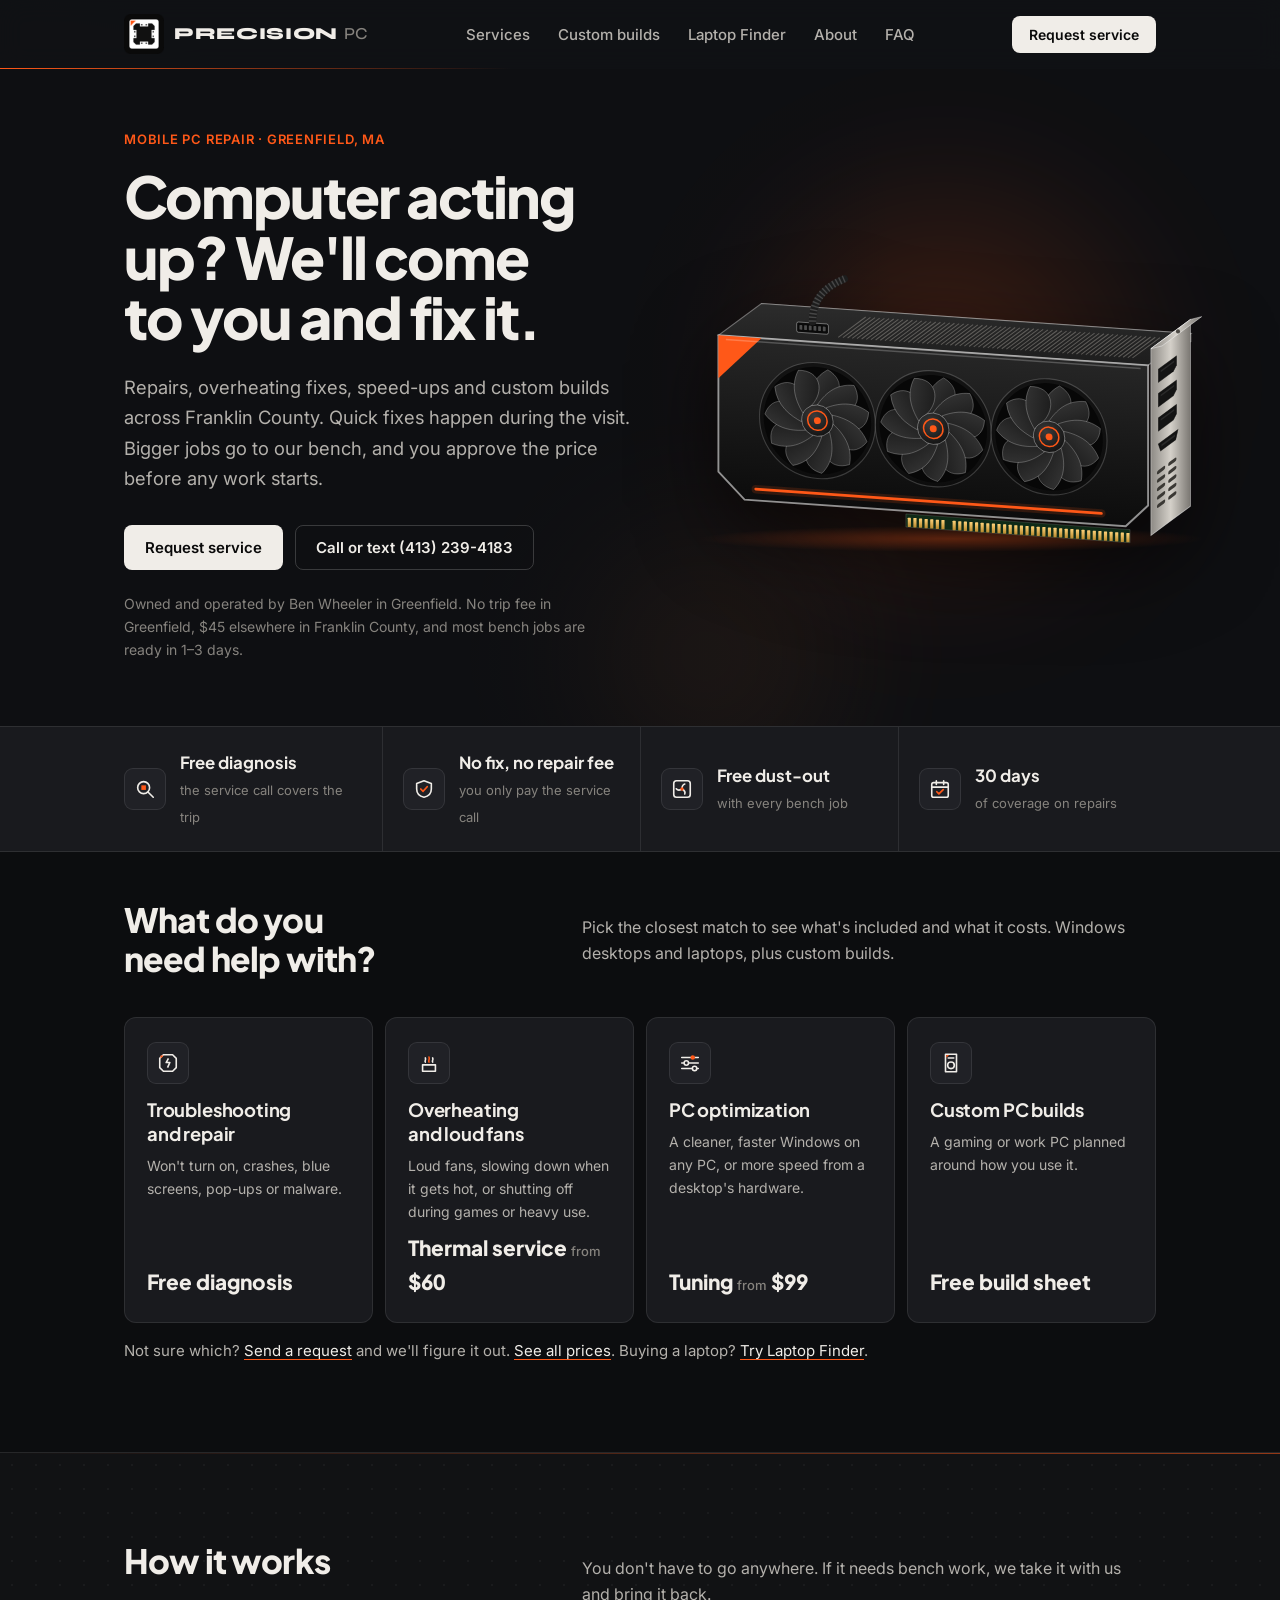
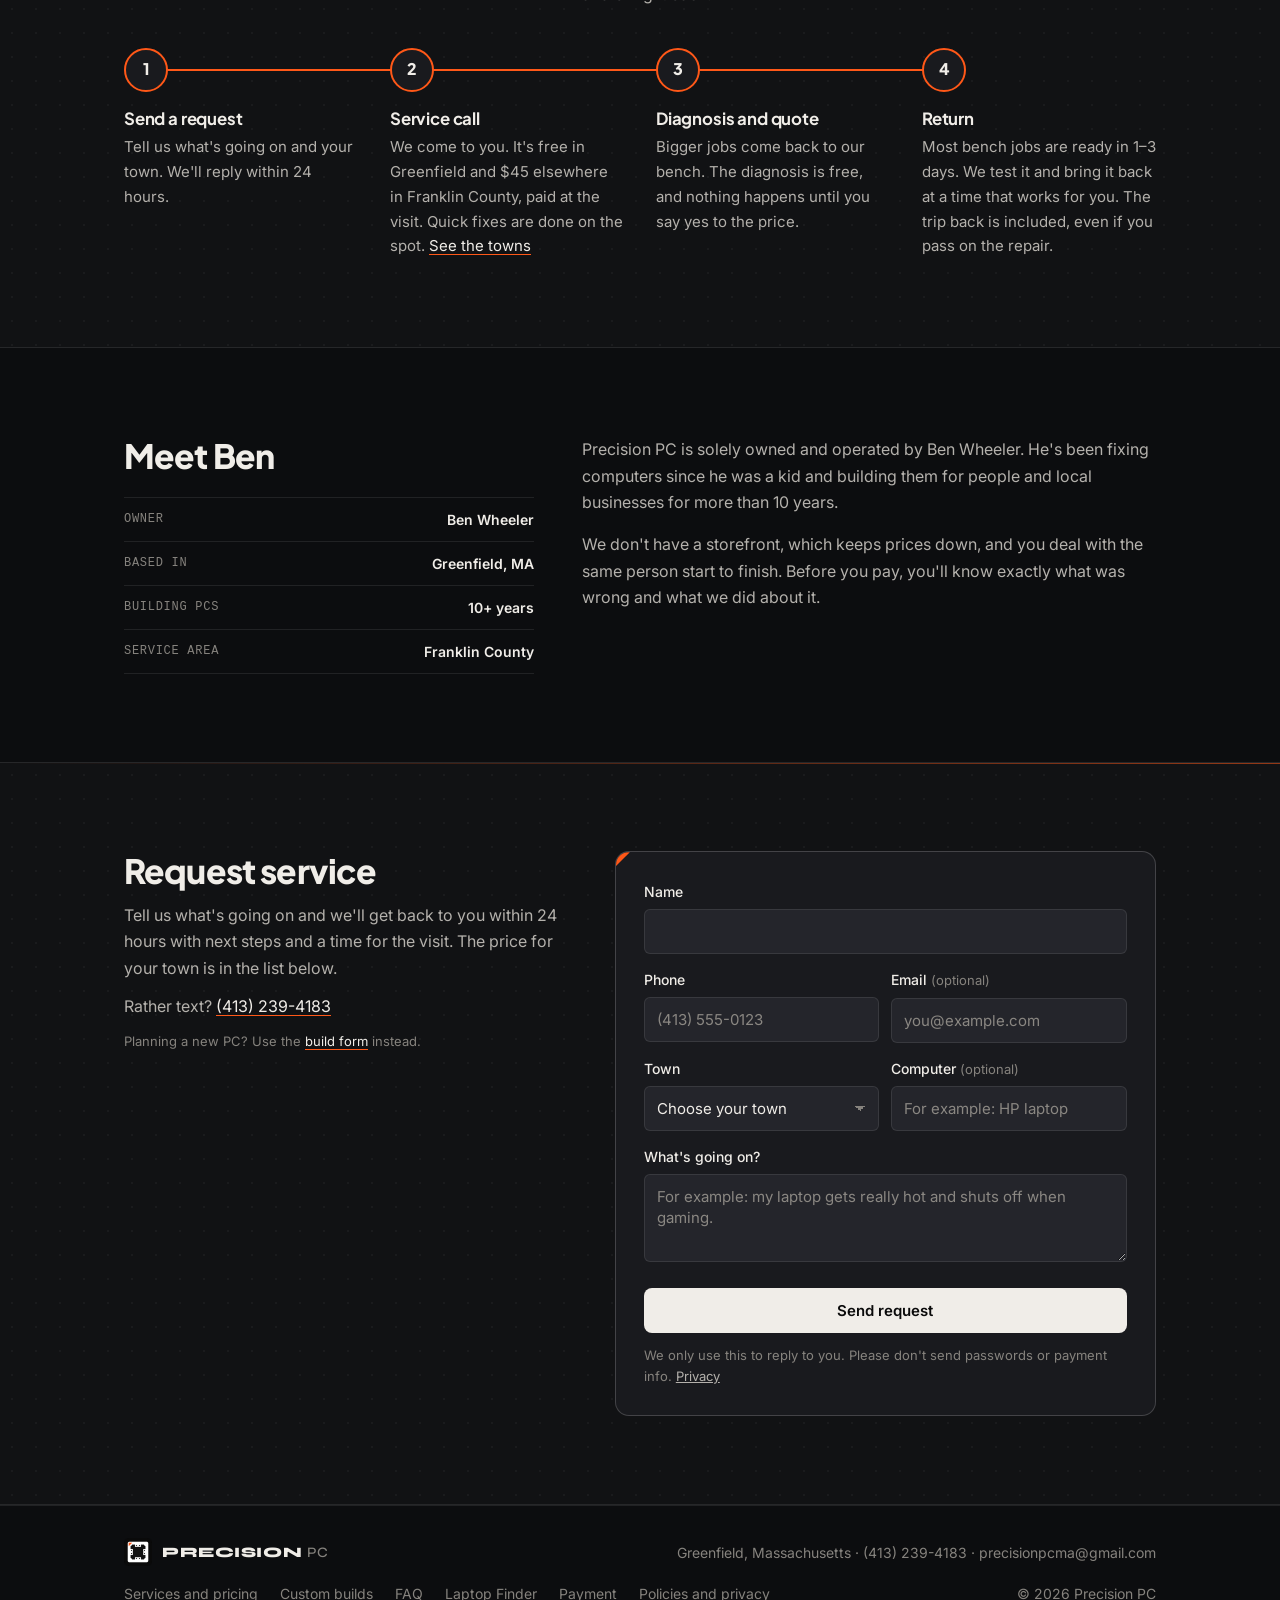
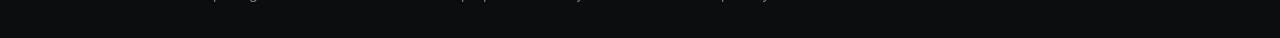
==== index.html @ 094902fe "v6.3.0" ====
<!DOCTYPE html>
<html lang="en">
<head>
<meta charset="UTF-8" />
<meta name="viewport" content="width=device-width, initial-scale=1.0" />
<title>Precision PC | PC repair and custom builds in Greenfield, MA</title>
<meta name="description" content="PC repair, custom builds, performance tuning and thermal service in Greenfield, MA. Free diagnosis, with service calls across Franklin County." />
<link rel="canonical" href="https://precisionpcma.com/" />
<link rel="icon" href="/favicon.ico" sizes="48x48" />
<link rel="icon" type="image/png" href="/favicon-192.png" sizes="192x192" />
<link rel="apple-touch-icon" href="/apple-touch-icon.png" />
<meta name="theme-color" content="#0a0a0a" />
<meta property="og:type" content="website" />
<meta property="og:site_name" content="Precision PC" />
<meta property="og:title" content="Precision PC | PC repair and custom builds in Greenfield, MA" />
<meta property="og:description" content="PC repair, custom builds, performance tuning and thermal service in Greenfield, MA. Free diagnosis, with service calls across Franklin County." />
<meta property="og:url" content="https://precisionpcma.com/" />
<meta property="og:image" content="https://precisionpcma.com/og-image.png" />
<meta name="twitter:card" content="summary_large_image" />
<script type="application/ld+json">{"@context": "https://schema.org", "@type": "LocalBusiness", "name": "Precision PC", "url": "https://precisionpcma.com/", "email": "precisionpcma@gmail.com", "telephone": "+1-413-239-4183", "image": "https://precisionpcma.com/og-image.png", "logo": "https://precisionpcma.com/favicon-192.png", "description": "PC repair, custom builds, performance tuning and thermal service in Greenfield, MA. Free diagnosis, with service calls across Franklin County.", "address": {"@type": "PostalAddress", "addressLocality": "Greenfield", "addressRegion": "MA", "addressCountry": "US"}, "areaServed": [{"@type": "City", "name": "Greenfield, MA"}, {"@type": "AdministrativeArea", "name": "Franklin County, MA"}]}</script>
<script type="application/ld+json">{"@context": "https://schema.org", "@type": "WebSite", "name": "Precision PC", "alternateName": "Precision PC Greenfield", "url": "https://precisionpcma.com/"}</script>
<link rel="preconnect" href="https://fonts.googleapis.com" />
<link rel="preconnect" href="https://fonts.gstatic.com" crossorigin />
<link href="https://fonts.googleapis.com/css2?family=Syne:wght@500;800&family=Plus+Jakarta+Sans:wght@600;700;800&family=Inter:wght@400;500;600&display=swap" rel="stylesheet" />
<link rel="stylesheet" href="site.css" />
</head>
<body class="has-mbar">
<header>
  <div class="wrap nav">
    <a href="index.html" class="brand" aria-label="Precision PC home"><img src="logo.png" alt="" width="40" height="40" /><span class="wordmark">Precision <span>PC</span></span></a>
    <ul><li><a href="services.html">Services</a></li><li><a href="builds.html"><span class="nl">Custom builds</span><span class="ns">Builds</span></a></li><li><a href="laptops.html"><span class="nl">Laptop Finder</span><span class="ns">Laptops</span></a></li><li><a href="index.html#about">About</a></li><li><a href="faq.html">FAQ</a></li></ul>
    <a href="index.html#quote" class="btn btn-primary">Request service</a>
  </div>
</header>
<main id="top">
<svg width="0" height="0" style="position:absolute" aria-hidden="true" focusable="false"><defs>
<symbol id="i-repair" viewBox="0 0 24 24"><path d="M7 3h10l4 4v10l-4 4H7l-4-4V7z" fill="none" stroke="currentColor" stroke-width="1.75" stroke-linejoin="round"/><path d="M12.5 7l-2.5 4.5h4L11.5 17" fill="none" stroke="currentColor" stroke-width="1.75" stroke-linejoin="round"/><path d="M3.8 3.8h3.6L3.8 7.4z" fill="var(--orange)"/></symbol>
<symbol id="i-thermal" viewBox="0 0 24 24"><path d="M5 14h14v7H5z" fill="none" stroke="currentColor" stroke-width="1.75" stroke-linejoin="round"/><path d="M8 11c-1.2-1.4 1.2-2.6 0-4.5M16 11c-1.2-1.4 1.2-2.6 0-4.5" fill="none" stroke="currentColor" stroke-width="1.75" stroke-linecap="round"/><path d="M12 11c-1.2-1.6 1.2-3 0-5.5" fill="none" stroke="var(--orange)" stroke-width="1.75" stroke-linecap="round"/></symbol>
<symbol id="i-tune" viewBox="0 0 24 24"><path d="M3 6h18M3 12h18M3 18h18" stroke="currentColor" stroke-width="1.75" stroke-linecap="round"/><circle cx="15" cy="6" r="2.4" fill="var(--orange)"/><circle cx="8" cy="12" r="2.4" fill="var(--surface-2)" stroke="currentColor" stroke-width="1.75"/><circle cx="17" cy="18" r="2.4" fill="var(--surface-2)" stroke="currentColor" stroke-width="1.75"/></symbol>
<symbol id="i-build" viewBox="0 0 24 24"><path d="M6 2.5h12v19H6z" fill="none" stroke="currentColor" stroke-width="1.75" stroke-linejoin="round"/><circle cx="12" cy="14.5" r="3.6" fill="none" stroke="currentColor" stroke-width="1.75"/><path d="M9 6.5h6" stroke="currentColor" stroke-width="1.75" stroke-linecap="round"/><path d="M6.9 3.4h3L6.9 6.4z" fill="var(--orange)"/></symbol>
<symbol id="i-search" viewBox="0 0 24 24"><circle cx="10.5" cy="10.5" r="6.5" fill="none" stroke="currentColor" stroke-width="1.75"/><path d="M15.5 15.5L21 21" stroke="currentColor" stroke-width="1.75" stroke-linecap="round"/><path d="M8 8h5v5H8z" fill="var(--orange)"/></symbol>
<symbol id="i-shield" viewBox="0 0 24 24"><path d="M12 3l8 3v6c0 5-3.6 8-8 9-4.4-1-8-4-8-9V6z" fill="none" stroke="currentColor" stroke-width="1.75" stroke-linejoin="round"/><path d="M8.5 12l2.5 2.5 4.5-5" fill="none" stroke="var(--orange)" stroke-width="1.9" stroke-linecap="round" stroke-linejoin="round"/></symbol>
<symbol id="i-fan" viewBox="0 0 24 24"><rect x="3" y="3" width="18" height="18" rx="3" fill="none" stroke="currentColor" stroke-width="1.75"/><path d="M12 12c0-3 1-5 3-5.5M12 12c2.6 1.5 3.8 3.5 3 5.4M12 12c-2.6 1.5-5 1.4-6.2-.3" fill="none" stroke="currentColor" stroke-width="1.75" stroke-linecap="round"/><circle cx="12" cy="12" r="1.8" fill="var(--orange)"/></symbol>
<symbol id="i-cal" viewBox="0 0 24 24"><rect x="3" y="5" width="18" height="16" rx="2" fill="none" stroke="currentColor" stroke-width="1.75"/><path d="M3 10h18M8 3v4M16 3v4" stroke="currentColor" stroke-width="1.75" stroke-linecap="round"/><path d="M8.5 15l2.3 2.3 4.7-4.6" fill="none" stroke="var(--orange)" stroke-width="1.9" stroke-linecap="round" stroke-linejoin="round"/></symbol>
<symbol id="i-game" viewBox="0 0 24 24"><path d="M7 8h10a4 4 0 0 1 4 4v1.5a3.5 3.5 0 0 1-6.3 2.1L14 14.5h-4l-.7 1.1A3.5 3.5 0 0 1 3 13.5V12a4 4 0 0 1 4-4z" fill="none" stroke="currentColor" stroke-width="1.75" stroke-linejoin="round"/><path d="M7.5 10.5v3M6 12h3" stroke="currentColor" stroke-width="1.75" stroke-linecap="round"/><circle cx="16.5" cy="11.5" r="1.4" fill="var(--orange)"/></symbol>
<symbol id="i-stream" viewBox="0 0 24 24"><rect x="3" y="5" width="18" height="12" rx="2" fill="none" stroke="currentColor" stroke-width="1.75"/><path d="M8 21h8M12 17v4" stroke="currentColor" stroke-width="1.75" stroke-linecap="round"/><circle cx="17" cy="9" r="1.6" fill="var(--orange)"/><path d="M7 14l3-3 2 2 3-3" fill="none" stroke="currentColor" stroke-width="1.75" stroke-linecap="round" stroke-linejoin="round"/></symbol>
<symbol id="i-video" viewBox="0 0 24 24"><rect x="3" y="5" width="18" height="14" rx="2" fill="none" stroke="currentColor" stroke-width="1.75"/><path d="M10 9.2v5.6l4.8-2.8z" fill="var(--orange)"/></symbol>
<symbol id="i-cube" viewBox="0 0 24 24"><path d="M12 3l8 4.5v9L12 21l-8-4.5v-9z" fill="none" stroke="currentColor" stroke-width="1.75" stroke-linejoin="round"/><path d="M4 7.5l8 4.5 8-4.5M12 12v9" fill="none" stroke="currentColor" stroke-width="1.75" stroke-linejoin="round"/><circle cx="12" cy="12" r="1.6" fill="var(--orange)"/></symbol>
<symbol id="i-ai" viewBox="0 0 24 24"><path d="M7 4h10l3 3v10l-3 3H7l-3-3V7z" fill="none" stroke="currentColor" stroke-width="1.75" stroke-linejoin="round"/><path d="M9 15l3-6 3 6M10.2 13h3.6" fill="none" stroke="currentColor" stroke-width="1.6" stroke-linecap="round" stroke-linejoin="round"/><path d="M4.8 4.8h3L4.8 7.8z" fill="var(--orange)"/></symbol>
<symbol id="i-office" viewBox="0 0 24 24"><rect x="3" y="7" width="18" height="13" rx="2" fill="none" stroke="currentColor" stroke-width="1.75"/><path d="M9 7V5h6v2M3 12h18" fill="none" stroke="currentColor" stroke-width="1.75"/><rect x="10.5" y="11" width="3" height="2.5" fill="var(--orange)"/></symbol>
<symbol id="i-school" viewBox="0 0 24 24"><path d="M4 5.5C6.5 4.5 9.5 4.5 12 6c2.5-1.5 5.5-1.5 8-.5V19c-2.5-1-5.5-1-8 .5-2.5-1.5-5.5-1.5-8-.5z" fill="none" stroke="currentColor" stroke-width="1.75" stroke-linejoin="round"/><path d="M12 6v13.5" stroke="var(--orange)" stroke-width="1.75"/></symbol>
<symbol id="i-home" viewBox="0 0 24 24"><path d="M4 11l8-7 8 7v9H4z" fill="none" stroke="currentColor" stroke-width="1.75" stroke-linejoin="round"/><rect x="10" y="14" width="4" height="6" fill="var(--orange)"/></symbol>
<symbol id="i-wifi" viewBox="0 0 24 24"><path d="M3 9.5a13 13 0 0 1 18 0M6 13a8.5 8.5 0 0 1 12 0M9 16.5a4 4 0 0 1 6 0" fill="none" stroke="currentColor" stroke-width="1.75" stroke-linecap="round"/><circle cx="12" cy="19.5" r="1.6" fill="var(--orange)"/></symbol>
<symbol id="i-chat" viewBox="0 0 24 24"><path d="M4 5h16v11H9l-5 4z" fill="none" stroke="currentColor" stroke-width="1.75" stroke-linejoin="round"/><circle cx="9" cy="10.5" r="1.2" fill="currentColor"/><circle cx="12.5" cy="10.5" r="1.2" fill="var(--orange)"/><circle cx="16" cy="10.5" r="1.2" fill="currentColor"/></symbol>
<symbol id="i-phone" viewBox="0 0 24 24"><path d="M6 3h4l2 5-2.5 1.5a11 11 0 0 0 5 5L16 12l5 2v4a2 2 0 0 1-2 2A16 16 0 0 1 4 5a2 2 0 0 1 2-2z" fill="none" stroke="currentColor" stroke-width="1.75" stroke-linejoin="round"/><circle cx="18" cy="6" r="1.6" fill="var(--orange)"/></symbol>
<symbol id="i-mail" viewBox="0 0 24 24"><rect x="3" y="5" width="18" height="14" rx="2" fill="none" stroke="currentColor" stroke-width="1.75"/><path d="M3.5 6.5l8.5 6.5 8.5-6.5" fill="none" stroke="currentColor" stroke-width="1.75" stroke-linejoin="round"/><circle cx="12" cy="13" r="1.3" fill="var(--orange)"/></symbol>
</defs></svg>
<section class="hero hero2 hero-cine">
  <div class="cine-bg" aria-hidden="true"><span class="glow g1"></span><span class="glow g2"></span><i class="mote" style="left:52%;animation-delay:0s;animation-duration:9s"></i><i class="mote" style="left:60%;animation-delay:2.5s;animation-duration:11s"></i><i class="mote" style="left:68%;animation-delay:1.2s;animation-duration:8s"></i><i class="mote" style="left:74%;animation-delay:4s;animation-duration:12s"></i><i class="mote" style="left:81%;animation-delay:0.6s;animation-duration:10s"></i><i class="mote" style="left:88%;animation-delay:3.3s;animation-duration:9s"></i><i class="mote" style="left:64%;animation-delay:6s;animation-duration:13s"></i><i class="mote" style="left:92%;animation-delay:5s;animation-duration:11s"></i><i class="mote" style="left:57%;animation-delay:7.5s;animation-duration:10s"></i><i class="mote" style="left:84%;animation-delay:8s;animation-duration:12s"></i></div>
  <div class="wrap hero-grid">
    <div class="hero-copy">
      <span class="eyebrow">Mobile PC repair · Greenfield, MA</span>
      <h1>Computer acting up? We'll come to you and fix it.</h1>
      <p class="hero-lede">Repairs, overheating fixes, speed-ups and custom builds across Franklin County. Quick fixes happen during the visit. Bigger jobs go to our bench, and you approve the price before any work starts.</p>
      <div class="hero-actions"><a href="#quote" class="btn btn-primary">Request service</a><a href="tel:+14132394183" class="btn btn-quiet">Call or text (413) 239-4183</a></div>
      <p class="hero-by">Owned and operated by Ben Wheeler in Greenfield. No trip fee in Greenfield, $45 elsewhere in Franklin County, and most bench jobs are ready in 1–3 days.</p>
    </div>
    <div class="hero-art cine" aria-hidden="true"><div class="cine-stage"><svg class="gpu" viewBox="0 0 600 360" role="presentation" focusable="false"><defs>
 <linearGradient id="g3-front" x1="0" y1="0" x2="0" y2="1"><stop offset="0" stop-color="#262626"/><stop offset=".6" stop-color="#161616"/><stop offset="1" stop-color="#0c0c0c"/></linearGradient>
 <linearGradient id="g3-top" x1="0" y1="1" x2="0" y2="0"><stop offset="0" stop-color="#1d1d1d"/><stop offset="1" stop-color="#2c2c2c"/></linearGradient>
 <linearGradient id="g3-end" x1="0" y1="0" x2="1" y2="0"><stop offset="0" stop-color="#141414"/><stop offset="1" stop-color="#0b0b0b"/></linearGradient>
 <linearGradient id="g3-back" x1="0" y1="0" x2="1" y2="0"><stop offset="0" stop-color="#4a4844"/><stop offset=".5" stop-color="#77746f"/><stop offset="1" stop-color="#3c3a37"/></linearGradient>
 <linearGradient id="g3-bracket" x1="0" y1="0" x2="1" y2="0"><stop offset="0" stop-color="#8d8a85"/><stop offset=".5" stop-color="#d4d0c9"/><stop offset="1" stop-color="#7a7772"/></linearGradient>
 <linearGradient id="g3-gold" x1="0" y1="0" x2="0" y2="1"><stop offset="0" stop-color="#ffd27a"/><stop offset="1" stop-color="#b98a2e"/></linearGradient>
 <linearGradient id="g3-heat" x1="0" y1="1" x2="0" y2="0"><stop offset="0" stop-color="#ff5818" stop-opacity="0"/><stop offset=".5" stop-color="#ff5818" stop-opacity=".25"/><stop offset="1" stop-color="#ff5818" stop-opacity="0"/></linearGradient>
 <radialGradient id="g3-floor" cx="50%" cy="50%" r="50%"><stop offset="0" stop-color="#ff5818" stop-opacity=".30"/><stop offset="1" stop-color="#ff5818" stop-opacity="0"/></radialGradient>
 <radialGradient id="f-ring" cx="50%" cy="40%" r="60%"><stop offset="0" stop-color="#1d1d1d"/><stop offset="1" stop-color="#0d0d0d"/></radialGradient>
 <linearGradient id="f-blade" x1="0" y1="0" x2="1" y2="1"><stop offset="0" stop-color="#3a3a3a"/><stop offset="1" stop-color="#161616"/></linearGradient>
 <radialGradient id="f-hub" cx="40%" cy="35%" r="70%"><stop offset="0" stop-color="#3b3b3b"/><stop offset="1" stop-color="#121212"/></radialGradient>
</defs><ellipse cx="320" cy="336" rx="270" ry="14" fill="url(#g3-floor)"/><g class="heat" fill="none" stroke="url(#g3-heat)" stroke-width="2" stroke-linecap="round"><path d="M180 50c-8-14 8-22 0-38"/><path d="M260 55c-8-14 8-22 0-38"/><path d="M340 61c-8-14 8-22 0-38"/><path d="M420 66c-8-14 8-22 0-38"/><path d="M500 72c-8-14 8-22 0-38"/></g><polygon points="116.0,84.0 576.0,116.2 576.0,125.2 116.0,93.0" fill="url(#g3-back)" stroke="#ffffff" stroke-opacity=".25"/><polygon points="70.0,118.0 530.0,150.2 576.0,116.2 116.0,84.0" fill="url(#g3-top)" stroke="#ffffff" stroke-opacity=".35" stroke-width="1.2"/><g stroke="#bdb8b0" stroke-opacity=".38" stroke-width="1.1"><path d="M198.3 120.3L227.7 98.5"/><path d="M203.3 120.6L232.7 98.9"/><path d="M208.3 121.0L237.7 99.2"/><path d="M213.3 121.3L242.7 99.6"/><path d="M218.3 121.7L247.7 99.9"/><path d="M223.3 122.0L252.7 100.3"/><path d="M228.3 122.4L257.7 100.6"/><path d="M233.3 122.7L262.7 101.0"/><path d="M238.3 123.1L267.7 101.3"/><path d="M243.3 123.4L272.7 101.7"/><path d="M248.3 123.8L277.7 102.0"/><path d="M253.3 124.1L282.7 102.4"/><path d="M258.3 124.5L287.7 102.7"/><path d="M263.3 124.8L292.7 103.1"/><path d="M268.3 125.2L297.7 103.4"/><path d="M273.3 125.5L302.7 103.8"/><path d="M278.3 125.9L307.7 104.1"/><path d="M283.3 126.2L312.7 104.5"/><path d="M288.3 126.6L317.7 104.8"/><path d="M293.3 126.9L322.7 105.2"/><path d="M298.3 127.3L327.7 105.5"/><path d="M303.3 127.6L332.7 105.9"/><path d="M308.3 128.0L337.7 106.2"/><path d="M313.3 128.3L342.7 106.6"/><path d="M318.3 128.7L347.7 106.9"/><path d="M323.3 129.0L352.7 107.3"/><path d="M328.3 129.4L357.7 107.6"/><path d="M333.3 129.7L362.7 108.0"/><path d="M338.3 130.1L367.7 108.3"/><path d="M343.3 130.4L372.7 108.7"/><path d="M348.3 130.8L377.7 109.0"/><path d="M353.3 131.1L382.7 109.4"/><path d="M358.3 131.5L387.7 109.7"/><path d="M363.3 131.8L392.7 110.1"/><path d="M368.3 132.2L397.7 110.4"/><path d="M373.3 132.5L402.7 110.8"/><path d="M378.3 132.9L407.7 111.1"/><path d="M383.3 133.2L412.7 111.5"/><path d="M388.3 133.6L417.7 111.8"/><path d="M393.3 133.9L422.7 112.2"/><path d="M398.3 134.3L427.7 112.5"/><path d="M403.3 134.6L432.7 112.9"/><path d="M408.3 135.0L437.7 113.2"/><path d="M413.3 135.3L442.7 113.6"/><path d="M418.3 135.7L447.7 113.9"/><path d="M423.3 136.0L452.7 114.3"/><path d="M428.3 136.4L457.7 114.6"/><path d="M433.3 136.7L462.7 115.0"/><path d="M438.3 137.1L467.7 115.3"/><path d="M443.3 137.4L472.7 115.7"/><path d="M448.3 137.8L477.7 116.0"/><path d="M453.3 138.1L482.7 116.4"/><path d="M458.3 138.5L487.7 116.7"/><path d="M463.3 138.8L492.7 117.1"/><path d="M468.3 139.2L497.7 117.4"/><path d="M473.3 139.5L502.7 117.8"/><path d="M478.3 139.9L507.7 118.1"/><path d="M483.3 140.2L512.7 118.5"/><path d="M488.3 140.6L517.7 118.8"/><path d="M493.3 140.9L522.7 119.2"/><path d="M498.3 141.3L527.7 119.5"/><path d="M503.3 141.6L532.7 119.9"/><path d="M508.3 142.0L537.7 120.2"/><path d="M513.3 142.3L542.7 120.6"/></g><g transform="translate(153.8 112.7) skewY(4.0)"><rect x="0" y="-9" width="34" height="11" rx="2" fill="#0a0a0a" stroke="#ffffff" stroke-opacity=".4"/><rect x="3" y="-6" width="3" height="5" rx=".6" fill="#ffffff" fill-opacity=".28"/><rect x="8" y="-6" width="3" height="5" rx=".6" fill="#ffffff" fill-opacity=".28"/><rect x="13" y="-6" width="3" height="5" rx=".6" fill="#ffffff" fill-opacity=".28"/><rect x="18" y="-6" width="3" height="5" rx=".6" fill="#ffffff" fill-opacity=".28"/><rect x="23" y="-6" width="3" height="5" rx=".6" fill="#ffffff" fill-opacity=".28"/><rect x="28" y="-6" width="3" height="5" rx=".6" fill="#ffffff" fill-opacity=".28"/></g><path d="M170.8 103.7c0-22 10-36 34-46" fill="none" stroke="#1d1d1d" stroke-width="8" stroke-linecap="round"/><path d="M170.8 103.7c0-22 10-36 34-46" fill="none" stroke="#ffffff" stroke-opacity=".18" stroke-width="8" stroke-dasharray="1.5 2.5"/><polygon points="270.7,309.3 510.7,326.1 510.7,340.1 270.7,323.3" fill="#0f2a17" stroke="#ffffff" stroke-opacity=".15"/><g fill="url(#g3-gold)"><rect x="272.7" y="313.3" width="3.4" height="10" rx=".5"/><rect x="278.7" y="313.7" width="3.4" height="10" rx=".5"/><rect x="284.7" y="314.1" width="3.4" height="10" rx=".5"/><rect x="290.7" y="314.6" width="3.4" height="10" rx=".5"/><rect x="296.7" y="315.0" width="3.4" height="10" rx=".5"/><rect x="302.7" y="315.4" width="3.4" height="10" rx=".5"/><rect x="308.7" y="315.8" width="3.4" height="10" rx=".5"/><rect x="320.7" y="316.7" width="3.4" height="10" rx=".5"/><rect x="326.7" y="317.1" width="3.4" height="10" rx=".5"/><rect x="332.7" y="317.5" width="3.4" height="10" rx=".5"/><rect x="338.7" y="317.9" width="3.4" height="10" rx=".5"/><rect x="344.7" y="318.3" width="3.4" height="10" rx=".5"/><rect x="350.7" y="318.8" width="3.4" height="10" rx=".5"/><rect x="356.7" y="319.2" width="3.4" height="10" rx=".5"/><rect x="362.7" y="319.6" width="3.4" height="10" rx=".5"/><rect x="368.7" y="320.0" width="3.4" height="10" rx=".5"/><rect x="374.7" y="320.4" width="3.4" height="10" rx=".5"/><rect x="380.7" y="320.9" width="3.4" height="10" rx=".5"/><rect x="386.7" y="321.3" width="3.4" height="10" rx=".5"/><rect x="392.7" y="321.7" width="3.4" height="10" rx=".5"/><rect x="398.7" y="322.1" width="3.4" height="10" rx=".5"/><rect x="404.7" y="322.5" width="3.4" height="10" rx=".5"/><rect x="410.7" y="323.0" width="3.4" height="10" rx=".5"/><rect x="416.7" y="323.4" width="3.4" height="10" rx=".5"/><rect x="422.7" y="323.8" width="3.4" height="10" rx=".5"/><rect x="428.7" y="324.2" width="3.4" height="10" rx=".5"/><rect x="434.7" y="324.6" width="3.4" height="10" rx=".5"/><rect x="440.7" y="325.1" width="3.4" height="10" rx=".5"/><rect x="446.7" y="325.5" width="3.4" height="10" rx=".5"/><rect x="452.7" y="325.9" width="3.4" height="10" rx=".5"/><rect x="458.7" y="326.3" width="3.4" height="10" rx=".5"/><rect x="464.7" y="326.7" width="3.4" height="10" rx=".5"/><rect x="470.7" y="327.2" width="3.4" height="10" rx=".5"/><rect x="476.7" y="327.6" width="3.4" height="10" rx=".5"/><rect x="482.7" y="328.0" width="3.4" height="10" rx=".5"/><rect x="488.7" y="328.4" width="3.4" height="10" rx=".5"/><rect x="494.7" y="328.8" width="3.4" height="10" rx=".5"/><rect x="500.7" y="329.3" width="3.4" height="10" rx=".5"/><rect x="506.7" y="329.7" width="3.4" height="10" rx=".5"/></g><g transform="matrix(1 0.07 0 1 0 -4.90)"><path d="M70 118h460v150l-24 24H98l-28-28z" fill="url(#g3-front)" stroke="#ffffff" stroke-opacity=".55" stroke-width="2"/><path d="M70 118h46L70 164z" fill="#ff5818"/><clipPath id="g3-fclip"><path d="M70 118h460v150l-24 24H98l-28-28z"/></clipPath><linearGradient id="g3-sweep" x1="0" y1="0" x2="1" y2="0"><stop offset="0" stop-color="#ffffff" stop-opacity="0"/><stop offset=".5" stop-color="#ffe2cf" stop-opacity=".22"/><stop offset="1" stop-color="#ffffff" stop-opacity="0"/></linearGradient><g clip-path="url(#g3-fclip)"><rect class="sweep" x="-90" y="78" width="120" height="254" fill="url(#g3-sweep)" transform="skewX(-18)"/></g><path d="M78 122h444" stroke="#ffffff" stroke-opacity=".22" stroke-width="1.5"/><g transform="translate(176 202)"><circle r="62" fill="url(#f-ring)" stroke="#ffffff" stroke-opacity=".18" stroke-width="1.2"/><circle r="57.5" fill="#070707"/><g class="spin" style="animation-duration:1.0s" fill="url(#f-blade)" stroke="#ffffff" stroke-opacity=".30" stroke-width=".8"><path d="M3.4 -16.8 C 23.5 -22.4 32.5 -43.7 11.2 -55.2 C -6.7 -44.8 -9.0 -26.9 -9.2 -14.4z" transform="rotate(0.0)"/><path d="M3.4 -16.8 C 23.5 -22.4 32.5 -43.7 11.2 -55.2 C -6.7 -44.8 -9.0 -26.9 -9.2 -14.4z" transform="rotate(32.7)"/><path d="M3.4 -16.8 C 23.5 -22.4 32.5 -43.7 11.2 -55.2 C -6.7 -44.8 -9.0 -26.9 -9.2 -14.4z" transform="rotate(65.5)"/><path d="M3.4 -16.8 C 23.5 -22.4 32.5 -43.7 11.2 -55.2 C -6.7 -44.8 -9.0 -26.9 -9.2 -14.4z" transform="rotate(98.2)"/><path d="M3.4 -16.8 C 23.5 -22.4 32.5 -43.7 11.2 -55.2 C -6.7 -44.8 -9.0 -26.9 -9.2 -14.4z" transform="rotate(130.9)"/><path d="M3.4 -16.8 C 23.5 -22.4 32.5 -43.7 11.2 -55.2 C -6.7 -44.8 -9.0 -26.9 -9.2 -14.4z" transform="rotate(163.6)"/><path d="M3.4 -16.8 C 23.5 -22.4 32.5 -43.7 11.2 -55.2 C -6.7 -44.8 -9.0 -26.9 -9.2 -14.4z" transform="rotate(196.4)"/><path d="M3.4 -16.8 C 23.5 -22.4 32.5 -43.7 11.2 -55.2 C -6.7 -44.8 -9.0 -26.9 -9.2 -14.4z" transform="rotate(229.1)"/><path d="M3.4 -16.8 C 23.5 -22.4 32.5 -43.7 11.2 -55.2 C -6.7 -44.8 -9.0 -26.9 -9.2 -14.4z" transform="rotate(261.8)"/><path d="M3.4 -16.8 C 23.5 -22.4 32.5 -43.7 11.2 -55.2 C -6.7 -44.8 -9.0 -26.9 -9.2 -14.4z" transform="rotate(294.5)"/><path d="M3.4 -16.8 C 23.5 -22.4 32.5 -43.7 11.2 -55.2 C -6.7 -44.8 -9.0 -26.9 -9.2 -14.4z" transform="rotate(327.3)"/></g><circle r="16.8" fill="url(#f-hub)" stroke="#ffffff" stroke-opacity=".35" stroke-width="1"/><circle r="10.4" fill="none" stroke="#ff5818" stroke-width="1.6"/><circle r="3.7" fill="#ff5818"/></g><g transform="translate(300 202)"><circle r="62" fill="url(#f-ring)" stroke="#ffffff" stroke-opacity=".18" stroke-width="1.2"/><circle r="57.5" fill="#070707"/><g class="spin" style="animation-duration:.92s" fill="url(#f-blade)" stroke="#ffffff" stroke-opacity=".30" stroke-width=".8"><path d="M3.4 -16.8 C 23.5 -22.4 32.5 -43.7 11.2 -55.2 C -6.7 -44.8 -9.0 -26.9 -9.2 -14.4z" transform="rotate(0.0)"/><path d="M3.4 -16.8 C 23.5 -22.4 32.5 -43.7 11.2 -55.2 C -6.7 -44.8 -9.0 -26.9 -9.2 -14.4z" transform="rotate(32.7)"/><path d="M3.4 -16.8 C 23.5 -22.4 32.5 -43.7 11.2 -55.2 C -6.7 -44.8 -9.0 -26.9 -9.2 -14.4z" transform="rotate(65.5)"/><path d="M3.4 -16.8 C 23.5 -22.4 32.5 -43.7 11.2 -55.2 C -6.7 -44.8 -9.0 -26.9 -9.2 -14.4z" transform="rotate(98.2)"/><path d="M3.4 -16.8 C 23.5 -22.4 32.5 -43.7 11.2 -55.2 C -6.7 -44.8 -9.0 -26.9 -9.2 -14.4z" transform="rotate(130.9)"/><path d="M3.4 -16.8 C 23.5 -22.4 32.5 -43.7 11.2 -55.2 C -6.7 -44.8 -9.0 -26.9 -9.2 -14.4z" transform="rotate(163.6)"/><path d="M3.4 -16.8 C 23.5 -22.4 32.5 -43.7 11.2 -55.2 C -6.7 -44.8 -9.0 -26.9 -9.2 -14.4z" transform="rotate(196.4)"/><path d="M3.4 -16.8 C 23.5 -22.4 32.5 -43.7 11.2 -55.2 C -6.7 -44.8 -9.0 -26.9 -9.2 -14.4z" transform="rotate(229.1)"/><path d="M3.4 -16.8 C 23.5 -22.4 32.5 -43.7 11.2 -55.2 C -6.7 -44.8 -9.0 -26.9 -9.2 -14.4z" transform="rotate(261.8)"/><path d="M3.4 -16.8 C 23.5 -22.4 32.5 -43.7 11.2 -55.2 C -6.7 -44.8 -9.0 -26.9 -9.2 -14.4z" transform="rotate(294.5)"/><path d="M3.4 -16.8 C 23.5 -22.4 32.5 -43.7 11.2 -55.2 C -6.7 -44.8 -9.0 -26.9 -9.2 -14.4z" transform="rotate(327.3)"/></g><circle r="16.8" fill="url(#f-hub)" stroke="#ffffff" stroke-opacity=".35" stroke-width="1"/><circle r="10.4" fill="none" stroke="#ff5818" stroke-width="1.6"/><circle r="3.7" fill="#ff5818"/></g><g transform="translate(424 202)"><circle r="62" fill="url(#f-ring)" stroke="#ffffff" stroke-opacity=".18" stroke-width="1.2"/><circle r="57.5" fill="#070707"/><g class="spin" style="animation-duration:1.06s" fill="url(#f-blade)" stroke="#ffffff" stroke-opacity=".30" stroke-width=".8"><path d="M3.4 -16.8 C 23.5 -22.4 32.5 -43.7 11.2 -55.2 C -6.7 -44.8 -9.0 -26.9 -9.2 -14.4z" transform="rotate(0.0)"/><path d="M3.4 -16.8 C 23.5 -22.4 32.5 -43.7 11.2 -55.2 C -6.7 -44.8 -9.0 -26.9 -9.2 -14.4z" transform="rotate(32.7)"/><path d="M3.4 -16.8 C 23.5 -22.4 32.5 -43.7 11.2 -55.2 C -6.7 -44.8 -9.0 -26.9 -9.2 -14.4z" transform="rotate(65.5)"/><path d="M3.4 -16.8 C 23.5 -22.4 32.5 -43.7 11.2 -55.2 C -6.7 -44.8 -9.0 -26.9 -9.2 -14.4z" transform="rotate(98.2)"/><path d="M3.4 -16.8 C 23.5 -22.4 32.5 -43.7 11.2 -55.2 C -6.7 -44.8 -9.0 -26.9 -9.2 -14.4z" transform="rotate(130.9)"/><path d="M3.4 -16.8 C 23.5 -22.4 32.5 -43.7 11.2 -55.2 C -6.7 -44.8 -9.0 -26.9 -9.2 -14.4z" transform="rotate(163.6)"/><path d="M3.4 -16.8 C 23.5 -22.4 32.5 -43.7 11.2 -55.2 C -6.7 -44.8 -9.0 -26.9 -9.2 -14.4z" transform="rotate(196.4)"/><path d="M3.4 -16.8 C 23.5 -22.4 32.5 -43.7 11.2 -55.2 C -6.7 -44.8 -9.0 -26.9 -9.2 -14.4z" transform="rotate(229.1)"/><path d="M3.4 -16.8 C 23.5 -22.4 32.5 -43.7 11.2 -55.2 C -6.7 -44.8 -9.0 -26.9 -9.2 -14.4z" transform="rotate(261.8)"/><path d="M3.4 -16.8 C 23.5 -22.4 32.5 -43.7 11.2 -55.2 C -6.7 -44.8 -9.0 -26.9 -9.2 -14.4z" transform="rotate(294.5)"/><path d="M3.4 -16.8 C 23.5 -22.4 32.5 -43.7 11.2 -55.2 C -6.7 -44.8 -9.0 -26.9 -9.2 -14.4z" transform="rotate(327.3)"/></g><circle r="16.8" fill="url(#f-hub)" stroke="#ffffff" stroke-opacity=".35" stroke-width="1"/><circle r="10.4" fill="none" stroke="#ff5818" stroke-width="1.6"/><circle r="3.7" fill="#ff5818"/></g><path d="M110 280h370" stroke="#ff5818" stroke-width="3" stroke-linecap="round"/><path d="M110 280h370" stroke="#ff5818" stroke-width="9" stroke-opacity=".15" stroke-linecap="round"/></g><g transform="matrix(0.8042 -0.5944 0 1 533.0 132.4)"><rect x="0" y="0" width="52.6" height="200" fill="url(#g3-bracket)" stroke="#ffffff" stroke-opacity=".55"/><path d="M0 0h52.6" stroke="#ffffff" stroke-opacity=".6"/><path d="M10 28h24v10l-4 4H10z" fill="#141414" stroke="#000" stroke-opacity=".6"/><path d="M13 32h18" stroke="#2a2a2a" stroke-width="2"/><path d="M10 54h24v10l-4 4H10z" fill="#141414" stroke="#000" stroke-opacity=".6"/><path d="M13 58h18" stroke="#2a2a2a" stroke-width="2"/><path d="M10 80h24v10l-4 4H10z" fill="#141414" stroke="#000" stroke-opacity=".6"/><path d="M13 84h18" stroke="#2a2a2a" stroke-width="2"/><path d="M10 108h26l-3 9H13z" fill="#141414" stroke="#000" stroke-opacity=".6"/><path d="M14 112h18" stroke="#2a2a2a" stroke-width="2"/><g fill="#3b3935"><rect x="8" y="136" width="11" height="4" rx="2"/><rect x="23" y="136" width="11" height="4" rx="2"/><rect x="8" y="145" width="11" height="4" rx="2"/><rect x="23" y="145" width="11" height="4" rx="2"/><rect x="8" y="154" width="11" height="4" rx="2"/><rect x="23" y="154" width="11" height="4" rx="2"/><rect x="8" y="163" width="11" height="4" rx="2"/><rect x="23" y="163" width="11" height="4" rx="2"/><rect x="8" y="172" width="11" height="4" rx="2"/><rect x="23" y="172" width="11" height="4" rx="2"/></g></g><polygon points="533.0,132.4 575.3,101.1 587.3,98.1 545.0,129.4" fill="url(#g3-bracket)" stroke="#ffffff" stroke-opacity=".45"/><circle cx="562.0" cy="113.9" r="2.2" fill="#4d4a46"/></svg></div></div>
  </div>
</section>

<section class="stats" aria-label="Included with every job">
  <ul class="wrap">
    <li data-reveal><span class="ico-tile"><svg class="ico" aria-hidden="true" focusable="false"><use href="#i-search"/></svg></span><div><b>Free diagnosis</b><span>the service call covers the trip</span></div></li>
    <li data-reveal><span class="ico-tile"><svg class="ico" aria-hidden="true" focusable="false"><use href="#i-shield"/></svg></span><div><b>No fix, no repair fee</b><span>you only pay the service call</span></div></li>
    <li data-reveal><span class="ico-tile"><svg class="ico" aria-hidden="true" focusable="false"><use href="#i-fan"/></svg></span><div><b>Free dust-out</b><span>with every bench job</span></div></li>
    <li data-reveal><span class="ico-tile"><svg class="ico" aria-hidden="true" focusable="false"><use href="#i-cal"/></svg></span><div><b>30 days</b><span>of coverage on repairs</span></div></li>
  </ul>
</section>

<section class="section" id="services">
  <div class="wrap">
    <div class="section-head" data-reveal><h2>What do you need help with?</h2><p>Pick the closest match to see what's included and what it costs. Windows desktops and laptops, plus custom builds.</p></div>
    <div class="goals">
      <a class="goal pinned" href="services.html#broken" data-reveal><span class="ico-tile"><svg class="ico" aria-hidden="true" focusable="false"><use href="#i-repair"/></svg></span><h3>Troubleshooting and repair</h3><p>Won't turn on, crashes, blue screens, pop-ups or malware.</p><span class="from">Free diagnosis</span></a>
      <a class="goal pinned" href="services.html#hot" data-reveal><span class="ico-tile"><svg class="ico" aria-hidden="true" focusable="false"><use href="#i-thermal"/></svg></span><h3>Overheating and loud fans</h3><p>Loud fans, slowing down when it gets hot, or shutting off during games or heavy use.</p><span class="from">Thermal service <small>from</small> $60</span></a>
      <a class="goal pinned" href="services.html#faster" data-reveal><span class="ico-tile"><svg class="ico" aria-hidden="true" focusable="false"><use href="#i-tune"/></svg></span><h3>PC optimization</h3><p>A cleaner, faster Windows on any PC, or more speed from a desktop's hardware.</p><span class="from">Tuning <small>from</small> $99</span></a>
      <a class="goal pinned" href="builds.html" data-reveal><span class="ico-tile"><svg class="ico" aria-hidden="true" focusable="false"><use href="#i-build"/></svg></span><h3>Custom PC builds</h3><p>A gaming or work PC planned around how you use it.</p><span class="from">Free build sheet</span></a>
    </div>
    <p class="goals-note">Not sure which? <a class="link" href="#quote">Send a request</a> and we'll figure it out. <a class="link" href="services.html">See all prices</a>. Buying a laptop? <a class="link" href="laptops.html">Try Laptop Finder</a>.</p>
  </div>
</section>

<section class="section alt" id="how">
  <div class="wrap">
    <div class="section-head" data-reveal><h2>How it works</h2><p>You don't have to go anywhere. If it needs bench work, we take it with us and bring it back.</p></div>
    <ol class="trace">
      <li><h3>Send a request</h3><p>Tell us what's going on and your town. We'll reply within 24 hours.</p></li>
      <li><h3>Service call</h3><p>We come to you. It's free in Greenfield and $45 elsewhere in Franklin County, paid at the visit. Quick fixes are done on the spot. <a class="link" href="services.html#pickup">See the towns</a></p></li>
      <li><h3>Diagnosis and quote</h3><p>Bigger jobs come back to our bench. The diagnosis is free, and nothing happens until you say yes to the price.</p></li>
      <li><h3>Return</h3><p>Most bench jobs are ready in 1–3 days. We test it and bring it back at a time that works for you. The trip back is included, even if you pass on the repair.</p></li>
    </ol>
  </div>
</section>

<section class="section" id="about">
  <div class="wrap about" data-reveal>
    <div>
      <h2>Meet Ben</h2>
      <dl class="spec">
        <div><dt>Owner</dt><dd>Ben Wheeler</dd></div>
        <div><dt>Based in</dt><dd>Greenfield, MA</dd></div>
        <div><dt>Building PCs</dt><dd>10+ years</dd></div>
        <div><dt>Service area</dt><dd>Franklin County</dd></div>
      </dl>
    </div>
    <div class="about-copy">
      <p>Precision PC is solely owned and operated by Ben Wheeler. He's been fixing computers since he was a kid and building them for people and local businesses for more than 10 years.</p>
      <p>We don't have a storefront, which keeps prices down, and you deal with the same person start to finish. Before you pay, you'll know exactly what was wrong and what we did about it.</p>
    </div>
  </div>
</section>

<section class="section alt" id="quote">
  <div class="wrap req">
    <div class="req-copy" data-reveal>
      <h2>Request service</h2>
      <p>Tell us what's going on and we'll get back to you within 24 hours with next steps and a time for the visit. The price for your town is in the list below.</p>
      <p>Rather text? <a class="link" href="sms:+14132394183">(413) 239-4183</a></p>
      <p class="hint">Planning a new PC? Use the <a class="link" href="builds.html#plan">build form</a> instead.</p>
    </div>
    <div>
      <form class="card pinned" id="request-form" novalidate>
        <div class="field"><label for="r-name">Name</label><input id="r-name" autocomplete="name" /></div>
        <div class="row"><div class="field"><label for="r-phone">Phone</label><input id="r-phone" type="tel" autocomplete="tel" placeholder="(413) 555-0123" /></div><div class="field"><label for="r-email">Email <small>(optional)</small></label><input id="r-email" type="email" autocomplete="email" placeholder="you@example.com" /></div></div>
        <div class="row"><div class="field"><label for="r-town">Town</label><select id="r-town"><option value="">Choose your town</option><option value="Ashfield">Ashfield ($45)</option><option value="Bernardston">Bernardston ($45)</option><option value="Buckland">Buckland ($45)</option><option value="Charlemont">Charlemont ($45)</option><option value="Colrain">Colrain ($45)</option><option value="Conway">Conway ($45)</option><option value="Deerfield">Deerfield, including South Deerfield ($45)</option><option value="Erving">Erving ($45)</option><option value="Gill">Gill ($45)</option><option value="Greenfield">Greenfield (free)</option><option value="Hawley">Hawley ($45)</option><option value="Heath">Heath ($45)</option><option value="Leverett">Leverett ($45)</option><option value="Leyden">Leyden ($45)</option><option value="Monroe">Monroe ($45)</option><option value="Montague">Montague, including Turners Falls and Millers Falls ($45)</option><option value="New Salem">New Salem ($45)</option><option value="Northfield">Northfield ($45)</option><option value="Orange">Orange ($45)</option><option value="Rowe">Rowe ($45)</option><option value="Shelburne">Shelburne, including Shelburne Falls ($45)</option><option value="Shutesbury">Shutesbury ($45)</option><option value="Sunderland">Sunderland ($45)</option><option value="Warwick">Warwick ($45)</option><option value="Wendell">Wendell ($45)</option><option value="Whately">Whately ($45)</option><option value="Outside Franklin County">Outside Franklin County (quoted, from $65)</option></select></div><div class="field"><label for="r-device">Computer <small>(optional)</small></label><input id="r-device" placeholder="For example: HP laptop" /></div></div>
        <div class="field"><label for="r-msg">What's going on?</label><textarea id="r-msg" placeholder="For example: my laptop gets really hot and shuts off when gaming."></textarea></div>
        <input type="text" id="r-bot" tabindex="-1" autocomplete="off" aria-hidden="true" style="display:none" />
        <button class="btn btn-primary" id="r-btn" type="submit">Send request</button>
        <p class="error" id="r-err" role="alert"></p>
        <p class="fine">We only use this to reply to you. Please don't send passwords or payment info. <a href="faq.html#policies">Privacy</a></p>
      </form>
      <div class="card sent" id="r-sent" role="status"><h2 id="r-sent-title" tabindex="-1">Request sent</h2><p>Thanks. We'll get back to you within 24 hours.</p></div>
    </div>
  </div>
</section>
</main>
<footer>
  <div class="wrap foot">
    <a href="index.html" class="brand"><img src="logo.png" alt="" width="28" height="28" /><span class="wordmark">Precision <span>PC</span></span></a>
    <span>Greenfield, Massachusetts · <a href="tel:+14132394183">(413) 239-4183</a> · precisionpcma@gmail.com</span>
    <nav aria-label="Footer"><a href="services.html">Services and pricing</a><a href="builds.html">Custom builds</a><a href="faq.html">FAQ</a><a href="laptops.html">Laptop Finder</a><a href="pay.html">Payment</a><a href="faq.html#policies">Policies and privacy</a></nav>
    <span>&copy; 2026 Precision PC</span>
  </div>
</footer>
<div class="mbar"><a href="sms:+14132394183" class="btn btn-primary">Text us</a><a href="tel:+14132394183" class="btn btn-quiet">Call</a></div>
<script src="site.js"></script>
</body>
</html>
---- site.css ----
/* Precision PC site styles. Dark, one orange accent taken from the logo's pin-1 corner. */
:root{
  --bg:#0c0d0f; --surface:#191a1e; --surface-2:#202126; --field:#24252b;
  --line:rgba(255,255,255,.09); --line-strong:rgba(255,255,255,.18);
  --text:#f0ede8; --text-2:#b4b1ac; --text-3:#86837e; --orange:#ff5818; --orange-soft:rgba(255,88,24,.12);
  --head:'Plus Jakarta Sans','Inter',system-ui,sans-serif;
  --body:'Inter',system-ui,-apple-system,'Segoe UI',sans-serif;
  --brand:'Syne','Plus Jakarta Sans',sans-serif;
  --radius:8px; --ease:cubic-bezier(.2,.7,.2,1);
  color-scheme:dark;
}
*,*::before,*::after{box-sizing:border-box;margin:0;padding:0}
html{scroll-behavior:smooth;scroll-padding-top:88px}
body{font-family:var(--body);background:var(--bg);color:var(--text);font-size:16px;line-height:1.65;-webkit-font-smoothing:antialiased}
h1,h2,h3{font-family:var(--head);color:var(--text);text-wrap:balance}
h2{font-size:clamp(1.6rem,3vw,2.1rem);font-weight:800;letter-spacing:-.025em;line-height:1.15}
h3{font-size:1.05rem;font-weight:700;letter-spacing:-.01em;line-height:1.3}
p{color:var(--text-2)}
a{color:inherit}
:focus-visible{outline:2px solid var(--orange);outline-offset:3px;border-radius:4px}
.wrap{max-width:1080px;margin:0 auto;padding-inline:24px}

/* header */
header{position:sticky;top:0;z-index:50;background:rgba(17,18,21,.92);backdrop-filter:blur(12px);border-bottom:1px solid transparent;border-image:linear-gradient(90deg,var(--orange),rgba(255,88,24,0) 40%) 1}
.nav{display:flex;align-items:center;justify-content:space-between;gap:24px;height:68px}
.brand{display:flex;align-items:center;gap:10px;text-decoration:none}
.brand img{width:40px;height:40px;display:block}
.wordmark{font-family:var(--brand);font-size:1.05rem;font-weight:800;letter-spacing:.04em;text-transform:uppercase;color:var(--text)}
.wordmark span{font-weight:500;color:var(--text-3)}
.nav ul{display:flex;gap:28px;list-style:none}
.nav ul a{font-size:15px;font-weight:500;color:var(--text-2);text-decoration:none;padding-block:6px;transition:color .15s}
.nav ul a:hover{color:var(--text)}
.nav ul a[aria-current="page"]{color:var(--text);box-shadow:inset 0 -2px 0 var(--orange)}

/* buttons */
.btn{display:inline-flex;align-items:center;justify-content:center;gap:8px;font:600 15px var(--body);border-radius:var(--radius);padding:12px 20px;text-decoration:none;cursor:pointer;border:1px solid transparent;transition:background-color .15s,border-color .15s,color .15s,transform .15s}
.btn:active{transform:scale(.98)}
.btn-primary{background:var(--text);color:#0a0a0a}
.btn-primary:hover{background:var(--orange);color:#0a0a0a}
.btn-quiet{color:var(--text);border-color:var(--line-strong);background:transparent}
.btn-quiet:hover{border-color:var(--orange)}
.btn[disabled]{opacity:.5;cursor:default}
.nav .btn{padding:9px 16px;font-size:14px}
.link{color:var(--text);text-decoration:underline;text-decoration-color:var(--orange);text-underline-offset:3px}

/* sections */
.section{padding-block:88px}
.alt{background:var(--surface);border-block:1px solid var(--line)}
.section-head{display:grid;grid-template-columns:minmax(0,1fr) minmax(0,1.4fr);gap:48px;margin-bottom:40px;align-items:baseline}
.section-head p{max-width:34em}
.page-hero{padding-block:72px 40px}
.page-hero h1{font-size:clamp(2.2rem,5vw,3.4rem);font-weight:800;letter-spacing:-.035em;line-height:1.05;margin-bottom:16px}
.page-hero p{font-size:1.12rem;max-width:34em}
.page-hero .btn{margin-top:28px}

/* home hero */
.hero{padding-block:64px 80px}
.hero-grid{display:grid;grid-template-columns:minmax(0,1fr) 400px;gap:64px;align-items:center}
.hero h1{font-size:clamp(2.3rem,5vw,3.6rem);font-weight:800;letter-spacing:-.035em;line-height:1.05;margin-bottom:24px}
.hero-lede{font-size:1.15rem;max-width:30em;margin-bottom:32px}
.hero-actions{display:flex;gap:12px;flex-wrap:wrap;margin-bottom:40px}
.hero-facts{display:flex;flex-wrap:wrap;gap:8px 28px;font-size:14px;color:var(--text-3)}
.hero-facts strong{color:var(--text);font-weight:600}

/* forms */
.card{background:var(--surface);border:1px solid var(--line-strong);border-radius:14px;padding:28px}
.card h2{font-size:1.35rem;margin-bottom:4px}
.card-intro{font-size:15px;margin-bottom:22px}
.row{display:grid;grid-template-columns:1fr 1fr;gap:12px}
.field{margin-bottom:14px}
.field label{display:block;font-size:14px;font-weight:500;color:var(--text);margin-bottom:6px}
.field label small,.hint{font-size:13px;font-weight:400;color:var(--text-3)}
.field input,.field select,.field textarea{width:100%;background:var(--field);border:1px solid var(--line);border-radius:6px;color:var(--text);font:400 15px/1.4 var(--body);padding:11px 12px;appearance:none;transition:border-color .15s}
.field select{background-image:linear-gradient(45deg,transparent 50%,var(--text-3) 50%),linear-gradient(135deg,var(--text-3) 50%,transparent 50%);background-position:calc(100% - 18px) 50%,calc(100% - 13px) 50%;background-size:5px 5px;background-repeat:no-repeat;padding-right:36px}
.field input:focus,.field select:focus,.field textarea:focus{border-color:var(--orange)}
.field input::placeholder,.field textarea::placeholder{color:#8a8782}
.field textarea{min-height:88px;resize:vertical}
.card .btn-primary{width:100%;margin-top:4px}
.form-tip{font-size:14px;color:var(--text-3);margin:-4px 0 14px}
.fine{font-size:13px;color:var(--text-3);margin-top:12px}
.fine a{color:var(--text-2)}
.error{display:none;font-size:14px;color:#ff8a7a;margin-top:12px}
.sent{display:none}
.sent h2{margin-bottom:6px}

/* included strip */
.included{background:var(--surface);border-block:1px solid var(--line);padding-block:56px}
.included h2{font-size:1.35rem;margin-bottom:28px}
.included ul{list-style:none;display:grid;grid-template-columns:repeat(4,minmax(0,1fr));gap:32px}
.pin{position:relative;padding-top:22px}
.pin::before{content:"";position:absolute;top:0;left:0;width:12px;height:12px;background:var(--orange);clip-path:polygon(0 0,100% 0,0 100%)}
.included h3{margin-bottom:6px}
.included p{font-size:15px}

/* service cards (home) */
.svc-grid{display:grid;grid-template-columns:repeat(3,minmax(0,1fr));gap:12px}
.svc{display:flex;flex-direction:column;gap:6px;padding:22px;border:1px solid var(--line);border-radius:12px;background:var(--surface);text-decoration:none;transition:border-color .2s,transform .2s var(--ease),background-color .2s}
.svc:hover{border-color:var(--orange);transform:translateY(-2px);background:var(--surface-2)}
.svc p{font-size:15px;flex:1}
.svc .from{font-family:var(--head);font-weight:700;color:var(--text);font-variant-numeric:tabular-nums}
.svc .from small{font-family:var(--body);font-weight:500;font-size:13px;color:var(--text-3)}
.more{margin-top:28px}

/* steps */
.steps{list-style:none;display:grid;grid-template-columns:repeat(4,minmax(0,1fr));gap:32px;counter-reset:step}
.steps li{counter-increment:step;border-top:2px solid var(--line-strong);padding-top:18px;position:relative}
.steps li::after{content:"";position:absolute;top:-2px;left:0;height:2px;width:0;background:var(--orange);transition:width .8s var(--ease)}
.steps li.in::after{width:100%}
.steps li::before{content:counter(step);display:block;font-family:var(--head);font-weight:800;font-size:1.6rem;color:var(--text-3);margin-bottom:10px}
.steps h3{margin-bottom:6px}
.steps p{font-size:15px}
.about{display:grid;grid-template-columns:minmax(0,1fr) minmax(0,1.4fr);gap:48px}
.about-copy p+p{margin-top:16px}

/* services tabs */
.tabs{display:grid;grid-template-columns:260px minmax(0,1fr);gap:40px;align-items:start}
.tablist{display:flex;flex-direction:column;gap:4px;position:sticky;top:96px}
.tab{display:flex;justify-content:space-between;align-items:baseline;gap:12px;text-align:left;padding:12px 14px;border:0;border-left:2px solid var(--line);background:none;color:var(--text-2);font:500 15px var(--body);cursor:pointer;transition:color .15s,border-color .15s,background-color .15s;border-radius:0 6px 6px 0}
.tab small{font-size:13px;color:var(--text-3);font-variant-numeric:tabular-nums;white-space:nowrap}
.tab:hover{color:var(--text);background:var(--surface)}
.tab[aria-selected="true"]{color:var(--text);border-left-color:var(--orange);background:var(--surface)}
.panel{animation:panel-in .35s var(--ease)}
.panel[hidden]{display:none}
@keyframes panel-in{from{opacity:0;transform:translateY(8px)}to{opacity:1;transform:none}}
.panel h2{margin-bottom:10px}
.panel > p{max-width:40em;margin-bottom:24px}
.panel .actions{display:flex;flex-wrap:wrap;gap:12px;margin-top:24px}
.rates{border-top:1px solid var(--line-strong)}
.rate{display:grid;grid-template-columns:minmax(0,1fr) auto;gap:24px;align-items:baseline;padding-block:14px;border-bottom:1px solid var(--line)}
.rate b{display:block;font-weight:600;color:var(--text)}
.rate span{font-size:14px;color:var(--text-3)}
.price{font-family:var(--head);font-weight:700;font-size:1.15rem;font-variant-numeric:tabular-nums;white-space:nowrap;text-align:right}
.price small{font-family:var(--body);font-size:13px;font-weight:500;color:var(--text-3)}
.facts{display:grid;grid-template-columns:repeat(3,minmax(0,1fr));gap:12px}
.fact{padding:20px;border:1px solid var(--line);border-radius:12px;background:var(--bg)}
.fact b{display:block;font-family:var(--head);font-size:1.25rem;color:var(--text);margin-bottom:4px}
.fact p{font-size:14px}

/* builds */
.opts{display:grid;grid-template-columns:1fr 1fr;gap:16px}
.opt{padding:24px;border:1px solid var(--line-strong);border-radius:12px;background:var(--surface)}
.opt h3{display:flex;justify-content:space-between;gap:12px;margin-bottom:8px}
.opt h3 small,.tagline{font-family:var(--body);font-size:14px;font-weight:600;color:var(--orange);white-space:nowrap}
.opt p{font-size:15px}
.checklist{list-style:none;display:grid;grid-template-columns:1fr 1fr;gap:14px 48px}
.checklist li{position:relative;padding-left:22px;color:var(--text-2);font-size:15px}
.checklist li::before{content:"";position:absolute;left:0;top:.45em;width:10px;height:10px;background:var(--orange);clip-path:polygon(0 0,100% 0,0 100%)}
.checklist b{color:var(--text);font-weight:600}

/* build planner wizard */
.wizard{background:var(--surface);border:1px solid var(--line-strong);border-radius:16px;padding:32px;max-width:760px;margin-inline:auto}
.wiz-top{display:flex;justify-content:space-between;align-items:center;gap:16px;margin-bottom:12px;font-size:14px;color:var(--text-3)}
.progress{height:4px;background:var(--line);border-radius:4px;overflow:hidden;margin-bottom:32px}
.progress i{display:block;height:100%;width:0;background:var(--orange);border-radius:4px;transition:width .4s var(--ease)}
.q{display:none}
.q.on{display:block;animation:q-in .38s var(--ease)}
.q.back{animation-name:q-back}
@keyframes q-in{from{opacity:0;transform:translateX(18px)}to{opacity:1;transform:none}}
@keyframes q-back{from{opacity:0;transform:translateX(-18px)}to{opacity:1;transform:none}}
.wizard fieldset{border:0;min-width:0;padding:0;margin:0}
.q-title{display:block;font-family:var(--head);color:var(--text);font-size:clamp(1.3rem,3vw,1.7rem);font-weight:800;letter-spacing:-.02em;line-height:1.2;margin-bottom:6px;padding:0}
.q p{font-size:15px;margin-bottom:22px}
.choices{display:grid;grid-template-columns:repeat(2,minmax(0,1fr));gap:10px}
.choice{position:relative;display:block}
.choice input{position:absolute;inset:0;opacity:0;margin:0;cursor:pointer}
.choice span{display:block;padding:14px 16px;border:1px solid var(--line-strong);border-radius:10px;background:var(--field);color:var(--text-2);font-size:15px;font-weight:500;transition:border-color .15s,color .15s,background-color .15s}
.choice:hover span{border-color:var(--text-3);color:var(--text)}
.choice input:checked + span{border-color:var(--orange);background:var(--orange-soft);color:var(--text)}
.choice input:focus-visible + span{outline:2px solid var(--orange);outline-offset:2px}
.wiz-nav{display:flex;justify-content:space-between;align-items:center;gap:12px;margin-top:28px}
.wiz-nav .btn-quiet{visibility:hidden}
.wiz-nav.can-back .btn-quiet{visibility:visible}
.summary{display:flex;flex-wrap:wrap;gap:6px;margin-bottom:20px}
.summary span{font-size:13px;padding:4px 10px;border-radius:999px;background:var(--orange-soft);color:var(--text)}

/* faq */
.filters{display:flex;flex-wrap:wrap;gap:8px;margin-bottom:24px}
.filter{padding:8px 14px;border:1px solid var(--line-strong);border-radius:999px;background:none;color:var(--text-2);font:500 14px var(--body);cursor:pointer;transition:border-color .15s,color .15s,background-color .15s}
.filter:hover{color:var(--text)}
.filter[aria-pressed="true"]{border-color:var(--orange);background:var(--orange-soft);color:var(--text)}
.faq{border-top:1px solid var(--line)}
.faq details{border-bottom:1px solid var(--line)}
.faq details[hidden]{display:none}
.faq summary{list-style:none;cursor:pointer;display:flex;justify-content:space-between;gap:24px;padding-block:18px;font-family:var(--head);font-weight:700;font-size:1.05rem;color:var(--text)}
.faq summary::-webkit-details-marker{display:none}
.faq summary::after{content:"+";color:var(--orange);font-weight:600;font-size:1.3rem;line-height:1;transition:transform .25s var(--ease)}
.faq details[open] summary::after{transform:rotate(45deg)}
.faq details p{padding-bottom:20px;max-width:44em;font-size:15px}
.faq details[open] p{animation:panel-in .3s var(--ease)}

/* footer */
footer{border-top:1px solid var(--line);padding-block:32px}
.foot{display:flex;flex-wrap:wrap;gap:16px 32px;align-items:center;justify-content:space-between;font-size:14px;color:var(--text-3)}
.foot .brand img{width:28px;height:28px}
.foot .wordmark{font-size:.9rem}
.foot nav{display:flex;flex-wrap:wrap;gap:8px 22px}
.foot a{color:var(--text-3);text-decoration:none}
.foot a:hover{color:var(--text)}

/* scroll reveal: content is visible without JS; .js hides it until it scrolls in */
.js [data-reveal]{opacity:0;transform:translateY(18px);transition:opacity .6s var(--ease),transform .6s var(--ease)}
.js [data-reveal].in{opacity:1;transform:none}
@media (prefers-reduced-motion:reduce){
  html{scroll-behavior:auto}
  .js [data-reveal]{opacity:1;transform:none;transition:none}
  .panel,.q.on,.faq details[open] p{animation:none}
  .steps li::after{transition:none}
  .svc,.svc:hover{transform:none}
}

@media (max-width:900px){
  .hero-grid,.section-head,.about{grid-template-columns:1fr;gap:28px}
  .included ul,.steps{grid-template-columns:1fr 1fr}
  .svc-grid{grid-template-columns:1fr 1fr}
  .tabs{grid-template-columns:1fr;gap:24px}
  .tablist{position:static;flex-direction:row;overflow-x:auto;gap:8px;padding-bottom:4px;scrollbar-width:none}
  .tab{flex:none;border-left:0;border:1px solid var(--line-strong);border-radius:999px;padding:9px 14px}
  .tab small{display:none}
  .tab[aria-selected="true"]{border-color:var(--orange);background:var(--orange-soft)}
  .opts,.checklist,.facts{grid-template-columns:1fr}
}
@media (max-width:640px){
  .nav{height:auto;flex-wrap:wrap;padding-block:10px;row-gap:6px}
  .nav ul{order:3;width:100%;gap:20px;overflow-x:auto}
  .nav ul a{font-size:14px;white-space:nowrap}
  .hero{padding-block:40px 56px}
  .section{padding-block:64px}
  .page-hero{padding-block:48px 24px}
  .included ul,.steps,.svc-grid{grid-template-columns:1fr;gap:20px}
  .row,.choices{grid-template-columns:1fr}
  .row{gap:0}
  .card,.wizard{padding:22px}
}

/* ================= v4.2 additions ================= */
/* pin-1 corner: the logo's orange marker, used on every panel */
.pinned{position:relative;overflow:hidden}
.pinned::before{content:"";position:absolute;top:0;left:0;width:14px;height:14px;background:var(--orange);clip-path:polygon(0 0,100% 0,0 100%);transition:width .18s var(--ease),height .18s var(--ease);z-index:1;pointer-events:none}
.pinned:hover::before,.pinned:focus-within::before{width:22px;height:22px}

/* home goal tiles */
.goals{display:grid;grid-template-columns:repeat(4,minmax(0,1fr));gap:12px}
.goal{display:flex;flex-direction:column;gap:8px;padding:24px 22px 22px;border:1px solid var(--line);border-radius:12px;background:var(--surface);text-decoration:none;min-height:190px;transition:border-color .2s,transform .2s var(--ease),background-color .2s}
.goal:hover{border-color:var(--orange);transform:translateY(-3px);background:var(--surface-2)}
.goal h3{font-size:1.15rem}
.goal p{font-size:14px;flex:1}
.goal .from{font-family:var(--head);font-weight:800;font-size:1.3rem;color:var(--text);font-variant-numeric:tabular-nums}
.goal .from small{font-family:var(--body);font-weight:500;font-size:13px;color:var(--text-3)}
.goal .go{font-size:14px;font-weight:600;color:var(--text-2)}
.goal:hover .go{color:var(--orange)}
.goals-note{margin-top:16px;font-size:15px}

/* steps as pads on a trace */
.trace{list-style:none;display:grid;grid-template-columns:repeat(4,minmax(0,1fr));gap:32px;position:relative;counter-reset:step}
.trace::before{content:"";position:absolute;top:21px;left:22px;width:calc(75% + 24px);height:2px;background:var(--line-strong)}
.trace::after{content:"";position:absolute;top:21px;left:22px;height:2px;width:0;background:var(--orange);transition:width 1.4s var(--ease)}
.trace.in::after{width:calc(75% + 24px)}
.trace li{counter-increment:step;position:relative}
.trace li::before{content:counter(step);display:grid;place-items:center;width:44px;height:44px;border-radius:50%;background:var(--bg);border:2px solid var(--line-strong);font-family:var(--head);font-weight:800;color:var(--text);margin-bottom:16px;position:relative;z-index:1;transition:border-color .4s}
.trace.in li::before{border-color:var(--orange)}
.alt .trace li::before{background:var(--surface)}
.trace h3{margin-bottom:6px}
.trace p{font-size:15px}

/* jump chips with scroll-spy */
.jump{position:sticky;top:var(--hh,68px);z-index:40;background:rgba(17,18,21,.94);backdrop-filter:blur(12px);border-bottom:1px solid var(--line)}
.jump .wrap{display:flex;gap:8px;overflow-x:auto;padding-block:12px;scrollbar-width:none}
.jump a{flex:none;padding:8px 14px;border:1px solid var(--line-strong);border-radius:999px;font-size:14px;font-weight:500;color:var(--text-2);text-decoration:none;transition:border-color .15s,color .15s,background-color .15s}
.jump a:hover{color:var(--text)}
.jump a.on{border-color:var(--orange);background:var(--orange-soft);color:var(--text)}

/* price groups */
.group{padding-block:72px;border-bottom:1px solid var(--line);scroll-margin-top:130px}
.group:last-of-type{border-bottom:0}
.group-head{display:grid;grid-template-columns:minmax(0,1fr) minmax(0,1.3fr);gap:40px;align-items:end;margin-bottom:28px}
.group-head .kicker{display:block;font-size:14px;font-weight:600;color:var(--orange);margin-bottom:6px}
.group-head p{font-size:16px;max-width:34em}
.sheet{border:1px solid var(--line-strong);border-radius:14px;background:var(--surface);padding:8px 28px}
.line{display:grid;grid-template-columns:auto minmax(24px,1fr) auto;column-gap:14px;align-items:baseline;padding-block:16px;border-bottom:1px solid var(--line)}
.line:last-child{border-bottom:0}
.line b{font-weight:600;color:var(--text)}
.line .dots{border-bottom:2px dotted var(--line-strong);transform:translateY(-4px)}
.line .amt{font-family:var(--head);font-weight:800;font-size:1.15rem;font-variant-numeric:tabular-nums;white-space:nowrap}
.line .amt small{font-family:var(--body);font-size:13px;font-weight:500;color:var(--text-3)}
.line .amt.free{color:var(--orange)}
.line .desc{grid-column:1/-1;font-size:14px;color:var(--text-3);margin-top:2px;max-width:46em}
.sub{font-family:var(--head);font-size:1.05rem;margin:28px 0 12px}
.more-info{margin-top:16px}
.more-info summary{cursor:pointer;font-size:15px;font-weight:600;color:var(--text-2);list-style:none;display:inline-flex;gap:8px;align-items:center}
.more-info summary::-webkit-details-marker{display:none}
.more-info summary::after{content:"+";color:var(--orange);font-size:1.2rem;transition:transform .25s var(--ease)}
.more-info[open] summary::after{transform:rotate(45deg)}
.more-info p{margin-top:10px;font-size:15px;max-width:46em;animation:panel-in .3s var(--ease)}
.group-cta{display:flex;flex-wrap:wrap;gap:12px;margin-top:24px}

/* matrix and compare tables */
.matrix{width:100%;border-collapse:collapse;font-variant-numeric:tabular-nums}
.matrix th,.matrix td{padding:16px 12px;text-align:right;border-bottom:1px solid var(--line)}
.matrix th:first-child,.matrix td:first-child{text-align:left;padding-left:0}
.matrix th:last-child,.matrix td:last-child{padding-right:0}
.matrix thead th{font-size:13px;font-weight:600;color:var(--text-3)}
.matrix thead th span{display:block;font-weight:400}
.matrix tbody tr:last-child td{border-bottom:0}
.matrix td b{font-weight:600}
.matrix td small{display:block;font-size:13px;color:var(--text-3)}
.matrix .p{font-family:var(--head);font-weight:800;font-size:1.15rem}
.matrix .na{color:var(--text-3);font-weight:400}
.matrix .ck{display:inline-block;width:18px;height:18px;border-radius:50%;background:var(--orange-soft);position:relative;vertical-align:middle}
.matrix .ck::after{content:"";position:absolute;left:6px;top:3px;width:5px;height:9px;border:solid var(--orange);border-width:0 2px 2px 0;transform:rotate(45deg)}
.matrix .dash{display:inline-block;width:10px;height:2px;background:var(--line-strong);vertical-align:middle}
.matrix .col-price{font-family:var(--head);font-weight:800;font-size:1.3rem;color:var(--text)}
.matrix .col-price small{font-family:var(--body);font-size:13px;font-weight:500;color:var(--text-3)}
.sheet-wrap{overflow-x:auto}

/* included strip, compact (services) */
.chips-row{display:flex;flex-wrap:wrap;gap:10px 28px;margin-top:24px}
.chips-row span{position:relative;padding-left:18px;font-size:15px;color:var(--text-2)}
.chips-row span::before{content:"";position:absolute;left:0;top:.4em;width:10px;height:10px;background:var(--orange);clip-path:polygon(0 0,100% 0,0 100%)}
.chips-row b{color:var(--text);font-weight:600}

/* build planner with board */
.planner-grid{display:grid;grid-template-columns:minmax(0,1.5fr) minmax(0,1fr);gap:28px;align-items:start}
.planner-grid .wizard{max-width:none;margin:0}
.board{position:sticky;top:96px;padding:24px;border:1px solid var(--line-strong);border-radius:16px;background:
  radial-gradient(circle at 1px 1px,rgba(255,255,255,.06) 1px,transparent 1.5px) 0 0/18px 18px,var(--surface)}
.board h3{font-size:1rem;margin-bottom:4px}
.board > p{font-size:14px;margin-bottom:18px}
.slots{display:grid;grid-template-columns:repeat(3,minmax(0,1fr));grid-template-areas:"cpu cpu ram" "gpu gpu cool" "mb ssd psu" "case case case";gap:8px}
.slot{position:relative;overflow:hidden;padding:12px 12px 10px;border:1px dashed var(--line-strong);border-radius:8px;font-size:13px;font-weight:600;color:var(--text-3);min-height:58px;display:flex;flex-direction:column;justify-content:space-between;transition:border-color .35s,color .35s,background-color .35s}
.slot small{font-weight:400;font-size:12px;color:var(--text-3);opacity:0;transition:opacity .35s}
.slot::before{content:"";position:absolute;top:0;left:0;width:0;height:0;background:var(--orange);clip-path:polygon(0 0,100% 0,0 100%);transition:width .3s var(--ease),height .3s var(--ease)}
.slot.lit{border-style:solid;border-color:var(--orange);color:var(--text);background:rgba(255,88,24,.06)}
.slot.lit small{opacity:1}
.slot.lit::before{width:12px;height:12px}
.s-cpu{grid-area:cpu}.s-ram{grid-area:ram}.s-gpu{grid-area:gpu}.s-cool{grid-area:cool}.s-mb{grid-area:mb}.s-ssd{grid-area:ssd}.s-psu{grid-area:psu}.s-case{grid-area:case}
.estimate{margin-top:18px;padding-top:16px;border-top:1px solid var(--line)}
.estimate div{display:flex;justify-content:space-between;gap:12px;font-size:14px;color:var(--text-2);padding-block:3px;font-variant-numeric:tabular-nums}
.estimate .tot{margin-top:6px;padding-top:8px;border-top:1px solid var(--line);font-family:var(--head);font-weight:800;font-size:1.05rem;color:var(--text)}
.estimate p{font-size:12px;color:var(--text-3);margin-top:8px}

/* faq search + groups */
.faq-tools{display:flex;flex-wrap:wrap;gap:12px;align-items:center;margin-bottom:28px}
.search{flex:1;min-width:240px;max-width:460px;position:relative}
.search input{width:100%;background:var(--field);border:1px solid var(--line-strong);border-radius:999px;color:var(--text);font:400 15px var(--body);padding:12px 18px 12px 42px}
.search input:focus{border-color:var(--orange)}
.search::before{content:"";position:absolute;left:17px;top:50%;width:12px;height:12px;border:2px solid var(--text-3);border-radius:50%;transform:translateY(-60%)}
.search::after{content:"";position:absolute;left:28px;top:57%;width:7px;height:2px;background:var(--text-3);transform:rotate(45deg)}
.faq-group{margin-bottom:40px}
.faq-group[hidden]{display:none}
.faq-group h2{font-size:1.25rem;margin-bottom:12px}
.no-results{display:none;padding:24px 0;font-size:15px}

/* mobile request bar */
.mbar{display:none}
@media (max-width:900px){
  .goals{grid-template-columns:1fr 1fr}
  .trace{grid-template-columns:1fr 1fr;row-gap:28px}
  .trace::before,.trace::after{display:none}
  .group-head{grid-template-columns:1fr;gap:10px}
  .planner-grid{grid-template-columns:1fr}
  .board{position:static;order:-1;padding:18px}
}
@media (max-width:640px){
  .goals{grid-template-columns:1fr 1fr;gap:10px}
  .goal{min-height:0;padding:20px 16px 16px}
  .goal p{display:none}
  .trace{grid-template-columns:1fr}
  .sheet{padding:4px 18px}
  .group{padding-block:52px}
  .matrix th,.matrix td{padding:14px 8px}
  .slots{grid-template-columns:repeat(4,minmax(0,1fr));grid-template-areas:"cpu cpu gpu gpu" "ram cool mb ssd" "psu case case case"}
  .slot{min-height:44px;padding:8px}
  .slot small{display:none}
  .mbar{display:block;position:fixed;left:0;right:0;bottom:0;z-index:60;padding:10px 16px calc(10px + env(safe-area-inset-bottom,0px));background:rgba(17,18,21,.96);backdrop-filter:blur(10px);border-top:1px solid var(--line)}
  .mbar .btn{width:100%}
  body.has-mbar{padding-bottom:76px}
}
@media (prefers-reduced-motion:reduce){
  .trace::after{transition:none}
  .goal,.goal:hover{transform:none}
  .slot,.slot::before{transition:none}
}

@media (max-width:640px){.has-mbar header .nav > .btn{display:none}}
/* build request form (v4.7) */
.bform-wrap{max-width:780px}
.bform fieldset{border:0;margin:0 0 22px;padding:0;min-width:0}
.bform legend{font:600 15px var(--body);color:var(--text);margin-bottom:10px;padding:0}
.bform legend small{font-weight:400;font-size:13px;color:var(--text-3);margin-left:6px}
.bform .choices{display:flex;flex-wrap:wrap;gap:8px}
#b-sent{max-width:780px}
.note{font-size:14px;color:var(--text-2)}
/* ===== v5 home ===== */
.ico{width:22px;height:22px;color:var(--text)}
.ico-tile{display:inline-grid;place-items:center;width:42px;height:42px;border-radius:9px;background:var(--surface-2);border:1px solid var(--line);flex:none;transition:border-color .2s}
.goal:hover .ico-tile{border-color:var(--orange)}
.goal .ico-tile{margin-bottom:6px}
.eyebrow{display:inline-block;font-size:13px;font-weight:600;letter-spacing:.06em;text-transform:uppercase;color:var(--orange);margin-bottom:16px}
.hero2{position:relative;overflow:hidden;padding-block:56px 64px;background-image:radial-gradient(rgba(255,255,255,.045) 1px,transparent 1px);background-size:24px 24px}
.hero2 .hero-grid{grid-template-columns:minmax(0,1.05fr) minmax(0,.95fr);gap:32px}
.hero2 .hero-copy{position:relative;z-index:1}
.hero2 .hero-actions{margin-bottom:22px}
.hero-by{font-size:14px;color:var(--text-3);max-width:34em}
.hero-art{position:relative;min-width:0}
.hero-art .die{width:100%;max-width:520px;height:auto;display:block;margin-left:auto}
.die .pulse path{stroke-dasharray:26 420;stroke-dashoffset:446;opacity:0}
@media (prefers-reduced-motion:no-preference){
  .die .hot{animation:breathe 6s ease-in-out infinite}
  .die .pulse path{opacity:.9;animation:run 8s linear infinite}
  .die .pulse path+path{animation-delay:3s}
}
@keyframes breathe{0%,100%{opacity:.75}50%{opacity:1}}
@keyframes run{to{stroke-dashoffset:0}}
.stats{background:var(--surface);border-block:1px solid var(--line)}
.stats ul{list-style:none;display:grid;grid-template-columns:repeat(4,minmax(0,1fr))}
.stats li{display:flex;gap:14px;align-items:center;padding:22px 20px;border-left:1px solid var(--line)}
.stats li:first-child{border-left:0;padding-left:0}
.stats b{display:block;font-family:var(--head);font-weight:700;font-size:1.05rem;color:var(--text)}
.stats span{font-size:13px;color:var(--text-3)}
.spec{margin-top:22px;display:grid;gap:0;border-top:1px solid var(--line)}
.spec div{display:flex;justify-content:space-between;gap:16px;padding:10px 0;border-bottom:1px solid var(--line);font-size:14px}
.spec dt{color:var(--text-3);font-family:ui-monospace,Menlo,Consolas,monospace;font-size:12px;letter-spacing:.06em;text-transform:uppercase;padding-top:2px}
.spec dd{color:var(--text);font-weight:600}
.req{display:grid;grid-template-columns:minmax(0,.9fr) minmax(0,1.1fr);gap:48px;align-items:start}
.req-copy h2{font-size:clamp(1.6rem,3vw,2.1rem);margin-bottom:12px}
.req-copy p{margin-bottom:12px}
.mbar{gap:10px}
@media (max-width:900px){
  .hero2 .hero-grid{grid-template-columns:1fr}
  .hero-art{position:absolute;right:-90px;top:-10px;width:300px;opacity:.32;pointer-events:none}
  .die .note,.die .pulse{display:none}
  .stats ul{grid-template-columns:1fr 1fr}
  .stats li:nth-child(3){border-left:0;padding-left:0}
  .stats li:nth-child(n+3){border-top:1px solid var(--line)}
  .req{grid-template-columns:1fr;gap:20px}
}
@media (max-width:640px){
  .hero2{padding-block:40px 44px}
  .stats li{padding:16px 10px;gap:10px}
  .stats li:nth-child(odd){padding-left:0;border-left:0}
  .stats .ico-tile{width:36px;height:36px}
  .mbar{display:grid!important;grid-template-columns:1fr 1fr}
}
/* ===== v5 build quiz ===== */
.quiz-grid{display:grid;grid-template-columns:minmax(0,1fr) 320px;gap:24px;align-items:start}
.quiz{padding:26px 26px 22px}
.qprog{display:flex;align-items:center;gap:14px;margin-bottom:22px}
.qpads{list-style:none;display:flex;align-items:center;gap:0;margin:0;padding:0}
.qpads li{width:16px;height:16px;border:1.5px solid var(--line-strong);background:var(--surface-2);clip-path:polygon(25% 0,75% 0,100% 25%,100% 75%,75% 100%,25% 100%,0 75%,0 25%);transition:background .3s,border-color .3s}
.qpads li+li{margin-left:26px;position:relative}
.qpads li+li::before{content:"";position:absolute;right:calc(100% + 1px);top:6px;width:26px;height:2px;background:var(--line-strong)}
.qpads li.done,.qpads li.now{background:var(--orange);border-color:var(--orange);cursor:pointer}
.qpads li.now{cursor:default;box-shadow:0 0 0 4px var(--orange-soft)}
.qstep{font-size:13px;color:var(--text-3);margin-left:auto}
.qh{font-size:clamp(1.35rem,2.6vw,1.75rem);margin-bottom:16px}
.qsub{font-size:15px;font-weight:600;color:var(--text);margin:22px 0 10px}
.qp{margin:-8px 0 14px;font-size:14px;color:var(--text-3)}
.qcards{display:grid;grid-template-columns:repeat(3,minmax(0,1fr));gap:10px}
.qcards.two{grid-template-columns:1fr 1fr}
.qcards.three{grid-template-columns:repeat(3,minmax(0,1fr))}
.qcard{position:relative;display:flex;flex-direction:column;gap:6px;padding:16px 14px 14px;min-height:112px;border:1px solid var(--line-strong);border-radius:12px;background:var(--surface-2);cursor:pointer;transition:border-color .18s,background .18s,transform .18s}
.qcard:hover{border-color:rgba(255,88,24,.6);transform:translateY(-2px)}
.qcard input,.qseg input{position:absolute;opacity:0;pointer-events:none}
.qcard:focus-within,.qseg label:focus-within{outline:2px solid var(--orange);outline-offset:2px}
.qcard.sel{border-color:var(--orange);background:linear-gradient(rgba(255,88,24,.08),rgba(255,88,24,.08)),var(--surface-2)}
.qcard.sel::before{content:"";position:absolute;top:0;left:0;width:14px;height:14px;background:var(--orange);clip-path:polygon(0 0,100% 0,0 100%);border-top-left-radius:11px}
.qc-t{font-weight:600;color:var(--text);font-size:15px;line-height:1.3}
.qc-h{font-size:13px;color:var(--text-3);line-height:1.35}
.qcard .ico-tile{margin-bottom:4px}
.qcard.sel .ico-tile{border-color:var(--orange)}
.mon{display:block;width:60px;height:40px;color:var(--text-2);margin-bottom:2px}
.qcard.sel .mon{color:var(--orange)}
.mon svg{width:100%;height:100%}
.qseg{display:flex;flex-wrap:wrap;gap:0;border:1px solid var(--line-strong);border-radius:12px;overflow:hidden;background:var(--surface-2)}
.qseg label{position:relative;flex:1 1 0;min-width:96px;text-align:center;cursor:pointer;border-left:1px solid var(--line)}
.qseg label:first-child{border-left:0}
.qseg span{display:block;padding:13px 8px;font-size:14px;font-weight:500;color:var(--text-2);transition:background .18s,color .18s}
.qseg label:hover span{color:var(--text)}
.qseg label.sel span{background:var(--orange);color:#0a0a0a;font-weight:600}
.qbig{font-family:var(--head);font-weight:800;font-size:clamp(1.8rem,4vw,2.4rem);letter-spacing:-.02em;margin:4px 0 14px;color:var(--text)}
.qnav{display:flex;justify-content:space-between;gap:12px;margin-top:22px}
.qnav .btn-primary{min-width:160px}
.brief{border-top:1px solid var(--line);margin-bottom:6px}
.brief div{display:grid;grid-template-columns:110px minmax(0,1fr) auto;gap:12px;align-items:baseline;padding:10px 0;border-bottom:1px solid var(--line);font-size:14px}
.brief dt{color:var(--text-3);font-family:ui-monospace,Menlo,Consolas,monospace;font-size:12px;letter-spacing:.06em;text-transform:uppercase}
.brief dd{color:var(--text);font-weight:600;min-width:0;overflow-wrap:anywhere}
.qedit{background:none;border:0;font:inherit;font-size:13px;color:var(--text-2);cursor:pointer;padding:0}
.qscreen.in{animation:qslide .28s var(--ease) both}
.qscreen.in-back{animation:qslideb .28s var(--ease) both}
@keyframes qslide{from{opacity:0;transform:translateX(24px)}to{opacity:1;transform:none}}
@keyframes qslideb{from{opacity:0;transform:translateX(-24px)}to{opacity:1;transform:none}}
.readout{position:sticky;top:calc(var(--hh,64px) + 16px);padding:18px}
.ro-head{display:flex;justify-content:space-between;align-items:baseline;gap:8px;margin-bottom:8px}
.ro-art{width:100%;height:auto;display:block;margin-bottom:8px}
.ro-art #ro-tower{transition:transform .35s var(--ease)}
.ro-art #ro-glow,.ro-art #ro-gpu,.ro-art #ro-wifi{transition:opacity .35s,height .35s}
.ro-spec{border-top:1px solid var(--line)}
.ro-spec div{display:flex;justify-content:space-between;gap:10px;padding:8px 0;border-bottom:1px solid var(--line);font-size:13px}
.ro-spec dt{color:var(--text-3)}
.ro-spec dd{color:var(--text);font-weight:600;text-align:right}
.ro-spec dd.warn{color:#ffb547}
#q-sent{max-width:none}
@media (prefers-reduced-motion:reduce){.qscreen.in,.qscreen.in-back{animation:none}.qcard,.ro-art *{transition:none}}
@media (max-width:900px){
  .quiz-grid{grid-template-columns:1fr}
  .readout{position:static;order:-1;display:grid;grid-template-columns:120px minmax(0,1fr);gap:12px;align-items:center;padding:12px 14px}
  .readout .ro-head{grid-column:1/-1;margin:0}
  .ro-art{margin:0}
}
@media (max-width:640px){
  .quiz{padding:20px 16px 16px}
  .qcards,.qcards.three{grid-template-columns:1fr 1fr}
  .qcard{min-height:96px;padding:14px 12px 12px}
  .qseg label{min-width:50%}
  .qseg label:nth-child(3){border-left:0}
  .qseg label:nth-child(n+3){border-top:1px solid var(--line)}
  .brief div{grid-template-columns:90px minmax(0,1fr) auto}
  .readout{grid-template-columns:96px minmax(0,1fr)}
  .ro-spec div{padding:5px 0;font-size:12px}
}
.reveal-in{animation:qslide .28s var(--ease) both}
.gh-ico{margin-bottom:12px}
.section.alt{background-image:radial-gradient(rgba(255,255,255,.035) 1px,transparent 1px);background-size:24px 24px}
.stats + .section{padding-top:48px!important}
/* die callouts */
.die .note{transition:opacity .45s var(--ease)}
.die .note.fade{opacity:0}
/* builds hero rig */
.page-hero.has-art .wrap{display:grid;grid-template-columns:minmax(0,1fr) 190px;gap:32px;align-items:center}
.rig{width:100%;height:auto;display:block}
.rig .spin{transform-box:fill-box;transform-origin:center}
@media (prefers-reduced-motion:no-preference){.rig .spin{animation:spin 1.2s linear infinite}}
@keyframes spin{to{transform:rotate(360deg)}}
@media (max-width:760px){.page-hero.has-art .wrap{grid-template-columns:minmax(0,1fr) 104px;gap:16px}}
@media (max-width:420px){.page-hero.has-art .wrap{grid-template-columns:1fr}.rig-wrap{display:none}}

/* home GPU hero + services die (v5.2) */
.hero-art .gpu{width:100%;max-width:560px;height:auto;display:block;margin-left:auto}
.gpu .spin{transform-box:fill-box;transform-origin:center}
.gpu .heat path{opacity:0}
@media (prefers-reduced-motion:no-preference){
  .gpu .spin{animation:spin 1s linear infinite}
  .gpu .heat path{animation:rise 3.2s ease-in-out infinite}
  .gpu .heat path:nth-child(2){animation-delay:.6s}.gpu .heat path:nth-child(3){animation-delay:1.2s}.gpu .heat path:nth-child(4){animation-delay:1.8s}.gpu .heat path:nth-child(5){animation-delay:2.4s}
}
@keyframes rise{0%{opacity:0;transform:translateY(8px)}40%{opacity:1}100%{opacity:0;transform:translateY(-14px)}}
@media (max-width:900px){.hero-art .gpu{max-width:340px}}
.group-art{margin-top:18px;max-width:300px}
.group-art .die{width:100%;height:auto;display:block}
@media (max-width:900px){.group-art{max-width:220px}.group-art .die .note{display:block}}
@media (max-width:640px){.group-art{display:none}}
#hot .group-head{align-items:start}
.group-art{margin:18px 0 0;max-width:320px}
.group-art .die .note text{display:none}
.die-cap{margin-top:6px;min-height:3.2em;font-size:14px;color:var(--text-3);transition:opacity .45s var(--ease)}
.die-cap b{display:block;color:var(--text);font-size:13px;font-family:ui-monospace,Menlo,Consolas,monospace;letter-spacing:.08em;text-transform:uppercase;margin-bottom:2px}
.group-art:has(.note.fade) .die-cap{opacity:0}
.group-art .die #die-lead{display:none}
.group-art .die #die-dot{r:10}
@media (prefers-reduced-motion:no-preference){.group-art .die #die-dot{animation:dotpulse 1.6s ease-in-out infinite}}
@keyframes dotpulse{0%,100%{opacity:1}50%{opacity:.35}}
.group-art{margin-top:22px;max-width:300px}
/* v5.3 live preview */
.ro-art .part{opacity:0;transition:opacity .4s var(--ease)}
.ro-art .part.on{opacity:1}
.ro-art #ro-case{transition:transform .45s var(--ease),opacity .45s}
.ro-art #ro-empty{transition:opacity .3s}
.ro-art .spin{transform-box:fill-box;transform-origin:center}
@media (prefers-reduced-motion:no-preference){.ro-art .part.on .spin,.ro-art .part.on.spin{animation:spin 1.1s linear infinite}}
.ro-art #ro-cool-aio .spin{transform-box:view-box}
.ro-meter{display:flex;align-items:center;gap:4px;margin:4px 0 10px;font-size:12px;color:var(--text-3)}
.ro-meter span{margin-right:auto}
.ro-meter i{width:22px;height:6px;border-radius:2px;background:var(--surface-2);border:1px solid var(--line);transition:background .3s}
.ro-meter i.on{background:var(--orange);border-color:var(--orange)}
.ro-meter i.warn{background:#ffb547;border-color:#ffb547}
.quiz-grid{grid-template-columns:minmax(0,1fr) 360px}
@media (max-width:900px){
  .quiz-grid{grid-template-columns:1fr}
  .readout{display:block;padding:12px 14px}
  .readout .ro-art{max-width:210px;margin:0 auto 2px}
  .readout .ro-spec div:not(:nth-child(3)){display:none}
  .readout .ro-meter{margin:2px 0 4px}
}
/* v5.4 preview upgrades */
.ro-cap{font-size:14px;color:var(--text);margin:0 0 10px;line-height:1.45}
.ro-cap.warn{color:#ffb547}
.ro-notes{list-style:none;margin:0 0 10px;padding:0;display:grid;gap:6px}
.ro-notes li{position:relative;padding-left:14px;font-size:12.5px;color:var(--text-2);line-height:1.45}
.ro-notes li::before{content:"";position:absolute;left:0;top:.45em;width:7px;height:7px;background:var(--orange);clip-path:polygon(0 0,100% 0,0 100%)}
.ro-notes:empty{display:none}
.ro-foot{font-size:11.5px;color:var(--text-3);margin-top:10px}
.ro-art .yours-tag{font:600 7px ui-monospace,Menlo,Consolas,monospace;letter-spacing:.8px;fill:#ff5818;opacity:0;transition:opacity .3s}
.ro-art .yours-tag.on,#ro-mon .yours-tag{opacity:1}
.ro-art #ro-gpu.mine #ro-gpu-body{stroke-dasharray:4 3;stroke:#ff5818;stroke-opacity:.9}
@media (max-width:900px){.readout .ro-notes,.readout .ro-foot{display:none}.readout .ro-cap{font-size:13px;margin-bottom:4px}}
/* Laptop Finder */
.ro-meter span b{font-weight:600;color:var(--text);margin-left:6px}
#lquiz ~ .sent,#lq-sent{max-width:none}
.ro-art #l-body{transition:transform .45s var(--ease),opacity .45s}
.ro-art #l-empty{transition:opacity .3s}
.ro-art #l-rgb{transition:opacity .35s}
@media (max-width:900px){.readout #l-bat,.readout #l-wt{display:none}}
.nav .ns{display:none}
@media (max-width:640px){.nav ul{gap:16px}.nav .nl{display:none}.nav .ns{display:inline}}
@media (max-width:900px){.nav{height:auto;flex-wrap:wrap;padding-block:10px;row-gap:6px}.nav ul{order:3;width:100%;gap:20px;overflow-x:auto}.nav ul a{font-size:14px;white-space:nowrap}}
@media (max-width:640px){.nav ul{gap:16px}}
@media (max-width:359px){.nav ul{gap:12px}}
@media (max-width:900px){#find .readout .ro-spec div:nth-child(3){display:none}#find .readout .ro-spec div:nth-child(1){display:flex}}

/* v5.7.0 illustrations */
.group-art .art,.group-art .rig{width:100%;height:auto;display:block}
.blink{opacity:.9}
@media (prefers-reduced-motion:no-preference){
  .blink{animation:blink 2.4s steps(2,jump-none) infinite}
  .art .needle{transform-box:view-box;transform-origin:108px 104px;animation:needle 5s ease-in-out infinite}
}
@keyframes blink{0%,100%{opacity:.9}50%{opacity:.2}}
@keyframes needle{0%,100%{transform:rotate(-70deg)}45%,80%{transform:rotate(0deg)}}

.group-art .rig{max-width:230px}

/* v5.8.0 quiz chips (games and programs) */
.qchips{display:flex;flex-wrap:wrap;gap:8px}
.qchips label{position:relative;display:inline-flex;align-items:center;padding:8px 14px;border:1px solid var(--line-strong);border-radius:999px;background:var(--surface-2);cursor:pointer;font-size:14px;transition:border-color .18s,background .18s}
.qchips label:hover{border-color:var(--text-3)}
.qchips label.sel{border-color:var(--orange);background:linear-gradient(rgba(255,88,24,.12),rgba(255,88,24,.12)),var(--surface-2)}
.qchips input{position:absolute;opacity:0;width:1px;height:1px}
.qchips label:focus-within{outline:2px solid var(--orange);outline-offset:2px}
.ro-meter b{font-weight:500;color:var(--text-3);margin-left:4px}
@media (max-width:359px){.qcards,.qcards.two,.qcards.three{grid-template-columns:1fr}.qcard{min-height:0}}
.qc-h,.qc-t{overflow-wrap:anywhere}
.quiz-grid>*{min-width:0}

/* v5.9 cinematic home hero (preview) */
.hero-cine{background:#0e0f12;isolation:isolate}
.hero-cine::after{content:"";position:absolute;inset:0;background:linear-gradient(90deg,rgba(14,15,18,.92) 0%,rgba(14,15,18,.65) 38%,rgba(14,15,18,0) 70%);z-index:0;pointer-events:none}
.cine-bg{position:absolute;inset:0;z-index:-1;overflow:hidden}
.cine-bg .glow{position:absolute;border-radius:50%;filter:blur(60px);opacity:.55}
.cine-bg .g1{width:520px;height:520px;right:6%;top:8%;background:radial-gradient(circle,rgba(255,88,24,.45),rgba(255,88,24,0) 70%)}
.cine-bg .g2{width:380px;height:380px;right:30%;bottom:-120px;background:radial-gradient(circle,rgba(255,140,60,.22),rgba(255,140,60,0) 70%)}
.cine-bg .mote{position:absolute;bottom:-10px;width:3px;height:3px;border-radius:50%;background:#ff8a4c;opacity:0;box-shadow:0 0 8px 2px rgba(255,88,24,.6)}
.hero-cine .hero-copy{z-index:2}
.cine{position:relative;z-index:1;perspective:1400px}
.cine-stage{position:relative;transform-style:preserve-3d}
.cine-stage .gpu{width:118%;max-width:none;margin-left:-6%;filter:drop-shadow(0 30px 40px rgba(0,0,0,.65))}
.cine-sheen{position:absolute;inset:10% 4% 18% 4%;pointer-events:none;background:linear-gradient(105deg,transparent 35%,rgba(255,255,255,.16) 48%,rgba(255,200,160,.10) 52%,transparent 65%);mix-blend-mode:screen;background-size:250% 100%;background-position:120% 0;opacity:0;border-radius:6px}
@media (prefers-reduced-motion:no-preference){
  .cine-stage{animation:orbit 14s ease-in-out infinite}
  .gpu .sweep{animation:sweep 7s ease-in-out infinite}
  .cine-bg .g1{animation:pulse 8s ease-in-out infinite}
  .cine-bg .mote{animation-name:mote;animation-timing-function:linear;animation-iteration-count:infinite}
}
@keyframes orbit{0%,100%{transform:rotateY(-10deg) rotateX(4deg) translateY(0) scale(1)}50%{transform:rotateY(8deg) rotateX(-2deg) translateY(-10px) scale(1.03)}}
@keyframes sheen{0%,35%{background-position:120% 0;opacity:0}45%{opacity:1}70%,100%{background-position:-30% 0;opacity:0}}
@keyframes pulse{0%,100%{opacity:.45;transform:scale(1)}50%{opacity:.7;transform:scale(1.08)}}
@keyframes mote{0%{transform:translateY(0);opacity:0}10%{opacity:.9}100%{transform:translateY(-560px) translateX(30px);opacity:0}}
@media (max-width:900px){.hero-cine::after{background:linear-gradient(180deg,rgba(14,15,18,.2),rgba(14,15,18,.85))}.cine-stage .gpu{width:100%;margin-left:0}}
@keyframes sweep{0%,30%{transform:skewX(-18deg) translateX(0)}75%,100%{transform:skewX(-18deg) translateX(720px)}}
.hero-cine .gpu .sweep{transform-box:view-box}
/* v5.9.1 services die: caption sits beside the chip so rotating text never moves the page */
#hot .group-art{display:grid;grid-template-columns:190px minmax(0,1fr);gap:20px;align-items:center;max-width:480px}
#hot .group-art .die-cap{margin:0;min-height:0}
@media (max-width:900px){#hot .group-art{max-width:460px;grid-template-columns:160px minmax(0,1fr)}}
/* ===== v6.0 flare layer (all pages) ===== */
.scroll-prog{position:fixed;left:0;top:0;height:2px;width:100%;transform-origin:0 50%;transform:scaleX(0);background:linear-gradient(90deg,var(--orange),#ffb15c);z-index:60;pointer-events:none}
.page-hero{position:relative;overflow:hidden;isolation:isolate}
.page-hero::before{content:"";position:absolute;inset:-20%;z-index:-1;pointer-events:none;
  background:radial-gradient(420px 300px at var(--hx,78%) var(--hy,30%),rgba(255,88,24,.22),transparent 70%),radial-gradient(360px 260px at 12% 110%,rgba(255,150,60,.10),transparent 70%)}
.page-hero::after{content:"";position:absolute;inset:0;z-index:-1;pointer-events:none;
  background-image:linear-gradient(rgba(255,255,255,.05) 1px,transparent 1px),linear-gradient(90deg,rgba(255,255,255,.05) 1px,transparent 1px);background-size:44px 44px;
  -webkit-mask-image:radial-gradient(ellipse 70% 80% at 70% 30%,#000 10%,transparent 75%);mask-image:radial-gradient(ellipse 70% 80% at 70% 30%,#000 10%,transparent 75%)}
.page-hero h1{position:relative;display:inline-block}
.page-hero h1::after{content:"";display:block;height:3px;width:72px;margin-top:14px;border-radius:2px;background:linear-gradient(90deg,var(--orange),rgba(255,88,24,0));transform-origin:0 50%}
/* spotlight cards */
.goal,.qcard{position:relative;--mx:50%;--my:50%}
.goal::before,.qcard::before{content:"";position:absolute;inset:0;border-radius:inherit;pointer-events:none;opacity:0;transition:opacity .3s;
  background:radial-gradient(260px circle at var(--mx) var(--my),rgba(255,88,24,.14),transparent 60%)}
.goal:hover::before,.qcard:hover::before{opacity:1}
.goal{will-change:transform}
/* price rows */
.line{position:relative;transition:padding .25s var(--ease)}

/* buttons */
.btn-primary{position:relative;overflow:hidden;isolation:isolate}
.btn-primary::after{content:"";position:absolute;top:0;bottom:0;left:-60%;width:40%;z-index:-1;transform:skewX(-20deg);background:linear-gradient(90deg,transparent,rgba(255,255,255,.55),transparent);transition:left .6s var(--ease)}
.btn-primary:hover::after{left:130%}
.ico-tile{transition:border-color .2s,transform .3s var(--ease),box-shadow .3s}
.goal:hover .ico-tile{border-color:var(--orange);transform:rotate(-6deg) scale(1.06);box-shadow:0 0 18px rgba(255,88,24,.35)}
/* section seams */
.section,.group,.stats{position:relative}
.group::before,.section.alt::before{content:"";position:absolute;left:0;right:0;top:0;height:1px;background:linear-gradient(90deg,transparent,rgba(255,88,24,.55),transparent);background-size:200% 100%}
/* stagger */
.js .stg{opacity:0;transform:translateY(16px);transition:opacity .55s var(--ease),transform .55s var(--ease);transition-delay:var(--d,0s)}
.js .stg.in{opacity:1;transform:none}
@media (prefers-reduced-motion:no-preference){
  .page-hero::before{animation:herodrift 14s ease-in-out infinite alternate}
  .page-hero::after{animation:gridpan 30s linear infinite}
  .page-hero h1::after{animation:barin 1s .2s var(--ease) both}
  .group::before,.section.alt::before{animation:seam 6s linear infinite}
}
@keyframes herodrift{0%{transform:translate(0,0)}100%{transform:translate(-6%,4%)}}
@keyframes gridpan{to{background-position:44px 44px}}
@keyframes barin{from{transform:scaleX(0)}to{transform:scaleX(1)}}
@keyframes seam{to{background-position:-200% 0}}
@media (prefers-reduced-motion:reduce){.js .stg{opacity:1;transform:none;transition:none}.goal{transform:none!important}}
/* v6.1 lift the black: ambient light on the page */
body{background:radial-gradient(1100px 700px at 85% -10%,rgba(255,88,24,.10),transparent 60%),radial-gradient(900px 700px at -10% 40%,rgba(90,110,150,.10),transparent 60%),radial-gradient(900px 600px at 100% 100%,rgba(255,120,40,.06),transparent 60%),var(--bg);background-attachment:fixed}
.section.alt{background-color:rgba(255,255,255,.025)}
/* v6.2 services chips: show one section in place */
.jfocus .jump a.on::after{content:"\00d7";margin-left:8px;font-weight:700;color:var(--orange)}
.jfocus .group[hidden],.jfocus #pickup[hidden]{display:none}
.group.pop,#pickup.pop{animation:popin .4s var(--ease) both}
@keyframes popin{from{opacity:0;transform:translateY(-10px)}to{opacity:1;transform:none}}
/* v6.3 page-wide cursor glow (sits behind content, never over text) */
.cursor-glow{position:fixed;left:0;top:0;width:600px;height:600px;border-radius:50%;pointer-events:none;z-index:-1;opacity:0;transition:opacity .4s,transform .12s linear;
  background:radial-gradient(circle,rgba(255,88,24,.16) 0%,rgba(255,88,24,.07) 35%,transparent 68%)}
.jhint{padding-block:48px 72px;color:var(--text-3);font-size:15px}
.jhint[hidden]{display:none}
/* v6.0.1 no fixed orange glows; the cursor glow is the only one */
.page-hero::before{display:none}
body{background:radial-gradient(900px 700px at -10% 40%,rgba(90,110,150,.08),transparent 60%),var(--bg);background-attachment:fixed}
/* v6.0.2 only clickable things react to the mouse */
.pinned:not(a):hover::before{width:14px;height:14px}
.pinned:not(a):focus-within::before{width:14px;height:14px}
.goal:hover{border-color:rgba(255,88,24,.45)}
/* v6.0.4 FAQ: each category is its own panel */
.faq-group{margin-bottom:28px;padding:26px 28px 10px;border:1px solid var(--line);border-radius:14px;background:var(--surface)}
.faq-group h2{display:flex;align-items:center;gap:12px;font-size:1.3rem;margin-bottom:6px;padding-bottom:16px;border-bottom:1px solid var(--line)}
.faq-group h2::before{content:"";width:4px;height:1.1em;border-radius:2px;background:var(--orange);flex:none}
.faq-group .faq:first-of-type{border-top:0}
@media (max-width:640px){.faq-group{padding:20px 18px 6px}}
.faq-group>.faq:last-child,.faq-group>.faq:last-child details{border-bottom:0}
.ro-stats{min-height:96px}
.ro-empty-stats{font-size:13px;color:var(--text-3);margin:6px 0 12px}
.ro-stats .ro-meter span b{font-weight:500;color:var(--text);margin-left:6px}
/* v6.2 Laptop Finder result */
.lpick .lp-name{margin:6px 0 4px}
.lp-price{font-family:var(--head);font-weight:700;font-size:1.15rem;color:var(--orange);margin:0 0 10px}
.lp-price small{display:block;font-family:var(--body);font-weight:400;font-size:12px;color:var(--text-3)}
.lp-note{color:var(--text);margin:0 0 10px}
.lp-why{margin:0 0 16px;padding-left:18px;color:var(--text-2);font-size:14px}
.lp-why li{margin:4px 0}
.lp-spec dd{color:var(--text)}
.lp-cta{display:flex;flex-wrap:wrap;gap:10px;margin:18px 0 10px}
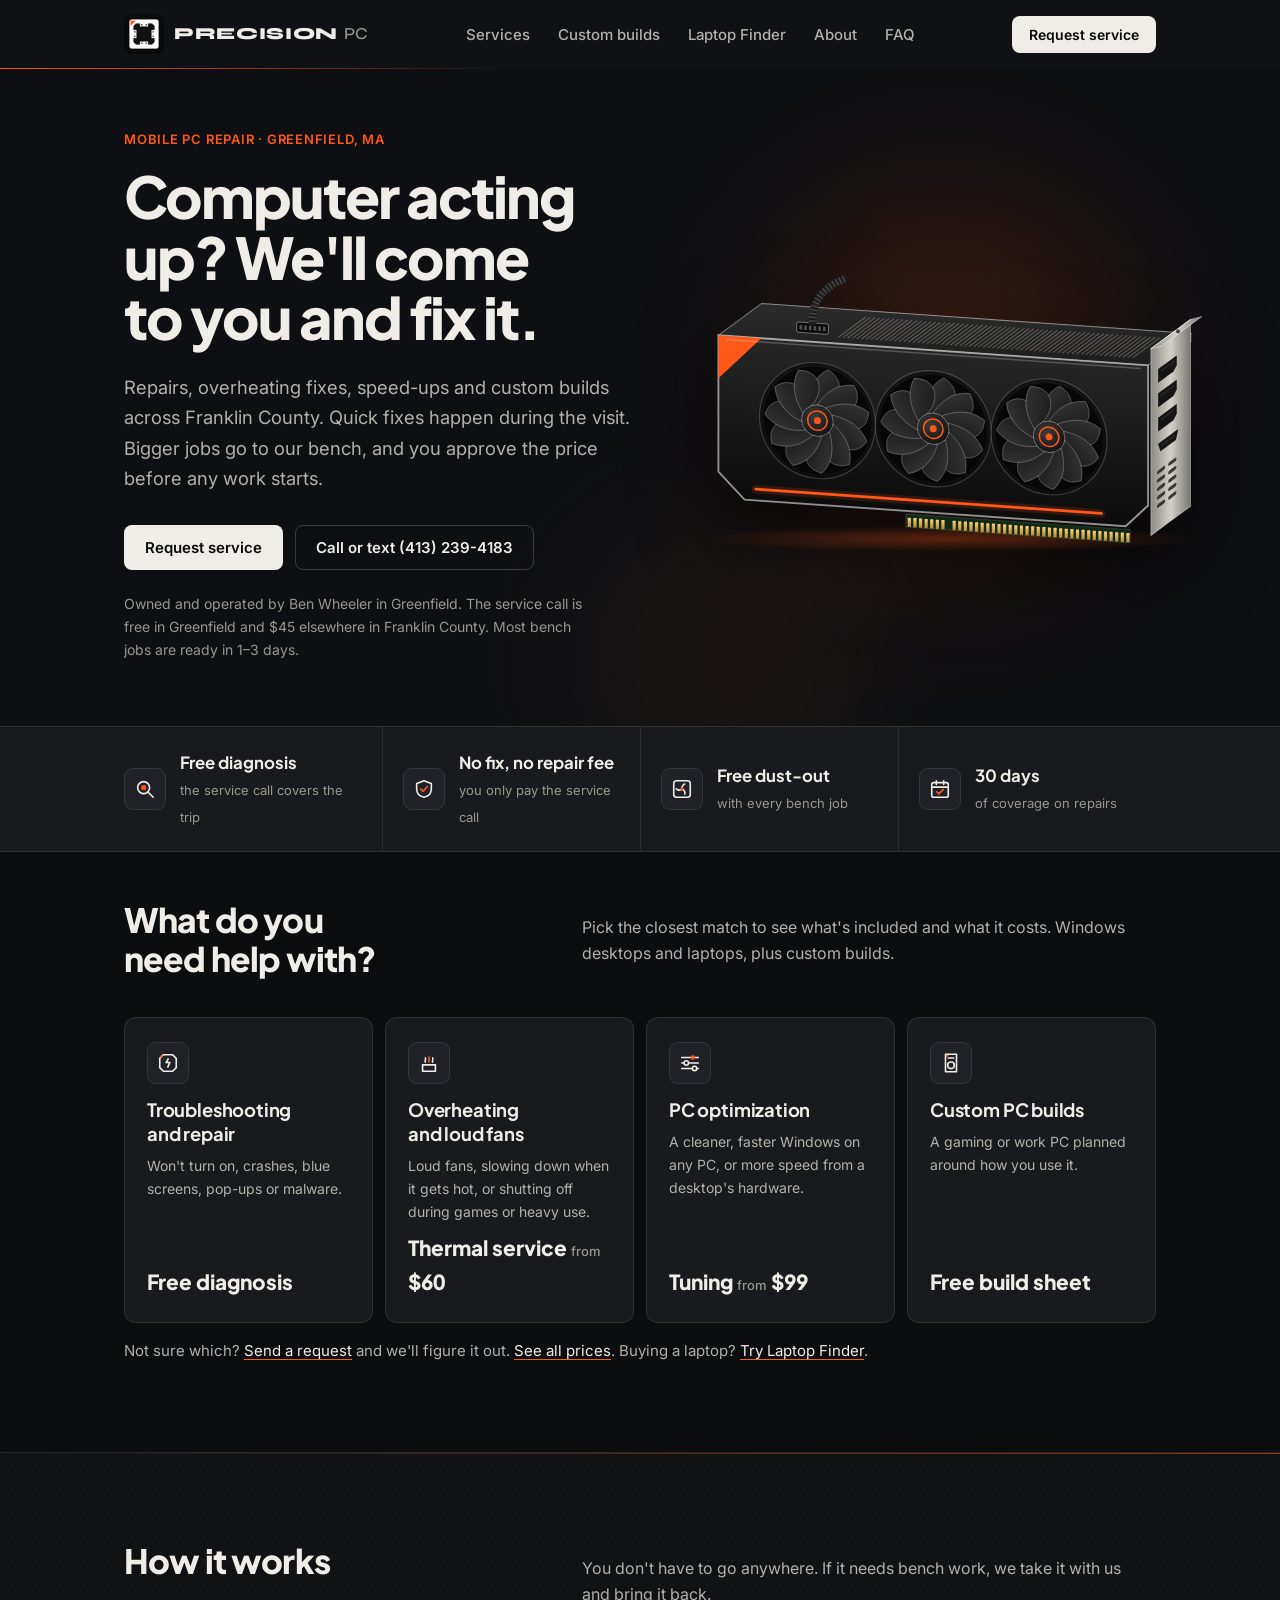
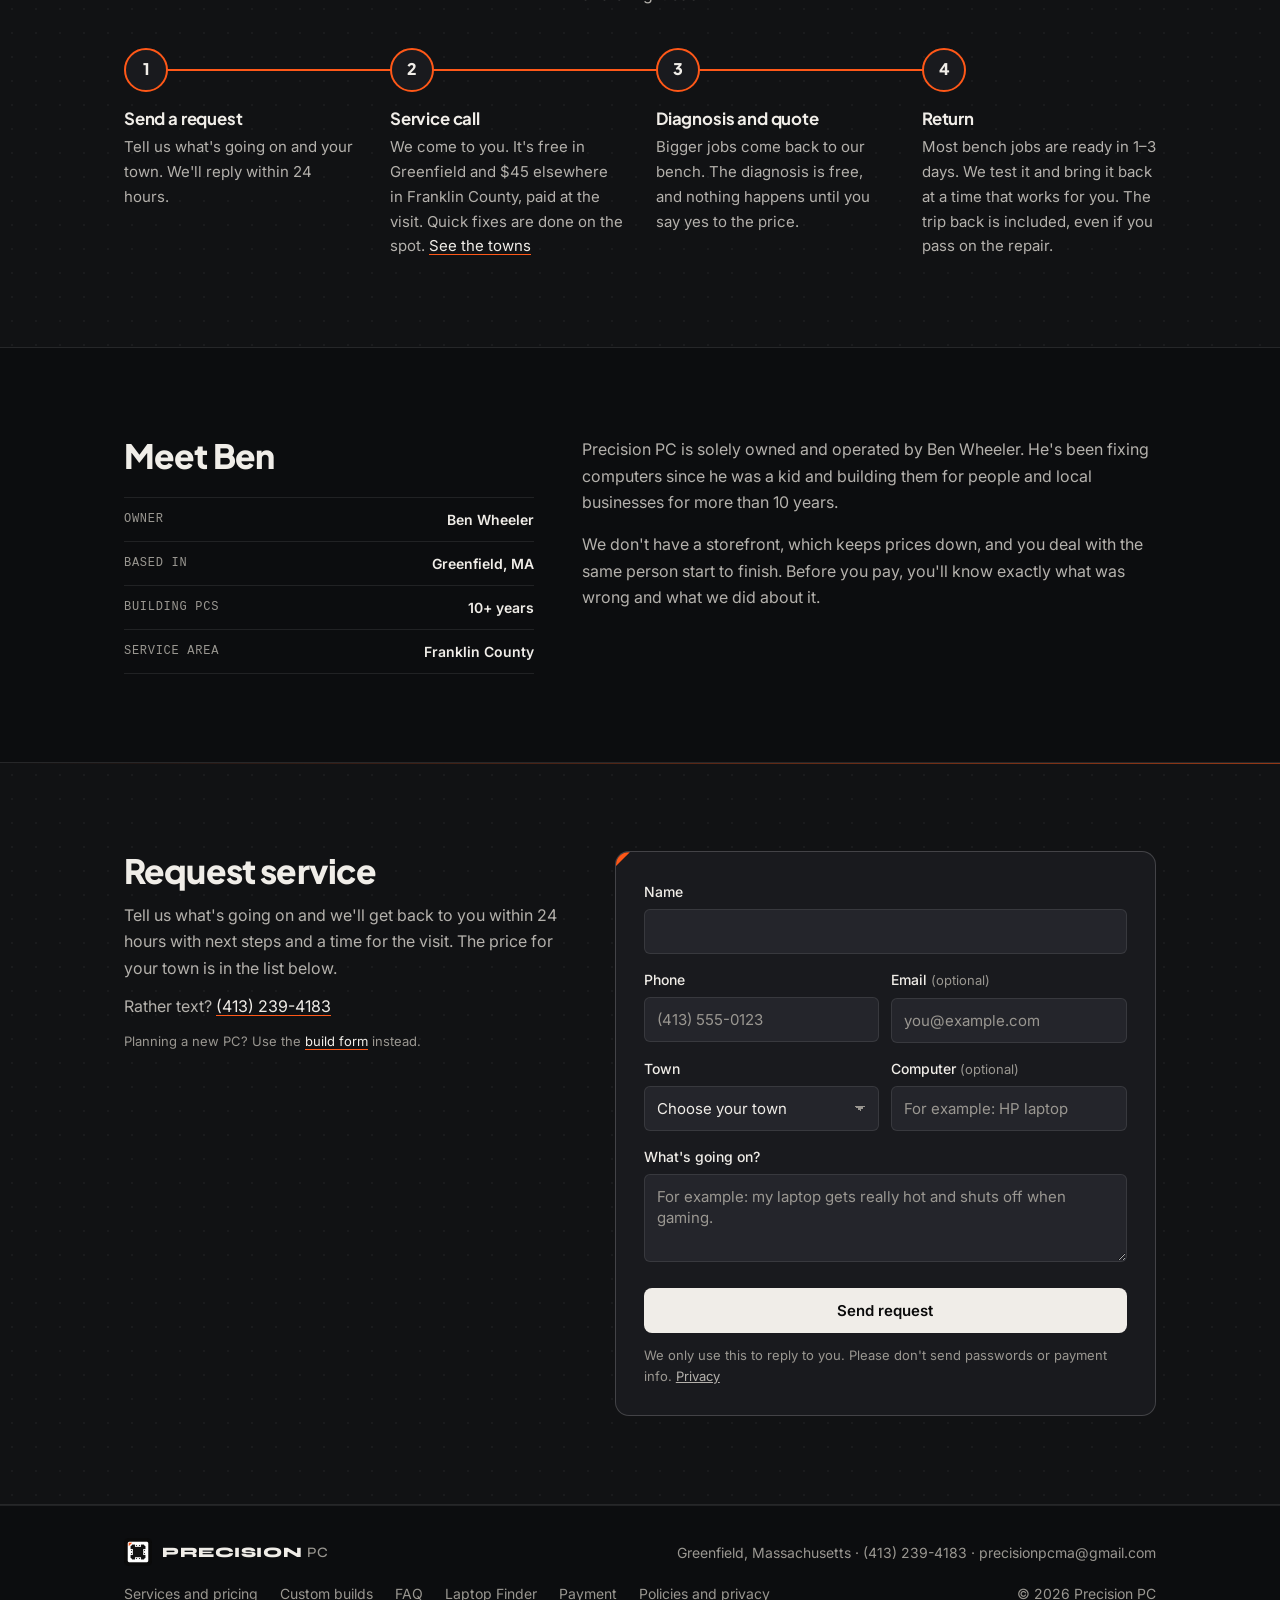
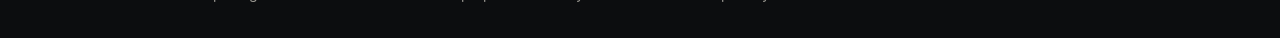
==== commit baa8f14c: "v6.3.2" ====
--- a/index.html
+++ b/index.html
@@ -63,7 +63,7 @@
       <h1>Computer acting up? We'll come to you and fix it.</h1>
       <p class="hero-lede">Repairs, overheating fixes, speed-ups and custom builds across Franklin County. Quick fixes happen during the visit. Bigger jobs go to our bench, and you approve the price before any work starts.</p>
       <div class="hero-actions"><a href="#quote" class="btn btn-primary">Request service</a><a href="tel:+14132394183" class="btn btn-quiet">Call or text (413) 239-4183</a></div>
-      <p class="hero-by">Owned and operated by Ben Wheeler in Greenfield. No trip fee in Greenfield, $45 elsewhere in Franklin County, and most bench jobs are ready in 1–3 days.</p>
+      <p class="hero-by">Owned and operated by Ben Wheeler in Greenfield. The service call is free in Greenfield and $45 elsewhere in Franklin County. Most bench jobs are ready in 1–3 days.</p>
     </div>
     <div class="hero-art cine" aria-hidden="true"><div class="cine-stage"><svg class="gpu" viewBox="0 0 600 360" role="presentation" focusable="false"><defs>
  <linearGradient id="g3-front" x1="0" y1="0" x2="0" y2="1"><stop offset="0" stop-color="#262626"/><stop offset=".6" stop-color="#161616"/><stop offset="1" stop-color="#0c0c0c"/></linearGradient>
--- a/site.css
+++ b/site.css
@@ -2,7 +2,7 @@
 :root{
   --bg:#0c0d0f; --surface:#191a1e; --surface-2:#202126; --field:#24252b;
   --line:rgba(255,255,255,.09); --line-strong:rgba(255,255,255,.18);
-  --text:#f0ede8; --text-2:#b4b1ac; --text-3:#86837e; --orange:#ff5818; --orange-soft:rgba(255,88,24,.12);
+  --text:#f0ede8; --text-2:#b4b1ac; --text-3:#9a9791; --orange:#ff5818; --orange-soft:rgba(255,88,24,.12);
   --head:'Plus Jakarta Sans','Inter',system-ui,sans-serif;
   --body:'Inter',system-ui,-apple-system,'Segoe UI',sans-serif;
   --brand:'Syne','Plus Jakarta Sans',sans-serif;
@@ -21,7 +21,7 @@
 .wrap{max-width:1080px;margin:0 auto;padding-inline:24px}
 
 /* header */
-header{position:sticky;top:0;z-index:50;background:rgba(17,18,21,.92);backdrop-filter:blur(12px);border-bottom:1px solid transparent;border-image:linear-gradient(90deg,var(--orange),rgba(255,88,24,0) 40%) 1}
+header{position:sticky;top:0;z-index:50;background:rgba(17,18,21,.96);backdrop-filter:blur(14px);border-bottom:1px solid transparent;border-image:linear-gradient(90deg,var(--orange),rgba(255,88,24,0) 40%) 1}
 .nav{display:flex;align-items:center;justify-content:space-between;gap:24px;height:68px}
 .brand{display:flex;align-items:center;gap:10px;text-decoration:none}
 .brand img{width:40px;height:40px;display:block}
@@ -36,10 +36,10 @@
 .btn{display:inline-flex;align-items:center;justify-content:center;gap:8px;font:600 15px var(--body);border-radius:var(--radius);padding:12px 20px;text-decoration:none;cursor:pointer;border:1px solid transparent;transition:background-color .15s,border-color .15s,color .15s,transform .15s}
 .btn:active{transform:scale(.98)}
 .btn-primary{background:var(--text);color:#0a0a0a}
-.btn-primary:hover{background:var(--orange);color:#0a0a0a}
+@media (hover:hover){.btn-primary:hover{background:var(--orange);color:#0a0a0a}}
 .btn-quiet{color:var(--text);border-color:var(--line-strong);background:transparent}
-.btn-quiet:hover{border-color:var(--orange)}
-.btn[disabled]{opacity:.5;cursor:default}
+@media (hover:hover){.btn-quiet:hover{border-color:var(--orange)}}
+.btn[disabled]{opacity:.5;cursor:default;pointer-events:none;box-shadow:none}
 .nav .btn{padding:9px 16px;font-size:14px}
 .link{color:var(--text);text-decoration:underline;text-decoration-color:var(--orange);text-underline-offset:3px}
 
@@ -73,7 +73,7 @@
 .field input,.field select,.field textarea{width:100%;background:var(--field);border:1px solid var(--line);border-radius:6px;color:var(--text);font:400 15px/1.4 var(--body);padding:11px 12px;appearance:none;transition:border-color .15s}
 .field select{background-image:linear-gradient(45deg,transparent 50%,var(--text-3) 50%),linear-gradient(135deg,var(--text-3) 50%,transparent 50%);background-position:calc(100% - 18px) 50%,calc(100% - 13px) 50%;background-size:5px 5px;background-repeat:no-repeat;padding-right:36px}
 .field input:focus,.field select:focus,.field textarea:focus{border-color:var(--orange)}
-.field input::placeholder,.field textarea::placeholder{color:#8a8782}
+.field input::placeholder,.field textarea::placeholder{color:#9a9791}
 .field textarea{min-height:88px;resize:vertical}
 .card .btn-primary{width:100%;margin-top:4px}
 .form-tip{font-size:14px;color:var(--text-3);margin:-4px 0 14px}
@@ -95,7 +95,7 @@
 /* service cards (home) */
 .svc-grid{display:grid;grid-template-columns:repeat(3,minmax(0,1fr));gap:12px}
 .svc{display:flex;flex-direction:column;gap:6px;padding:22px;border:1px solid var(--line);border-radius:12px;background:var(--surface);text-decoration:none;transition:border-color .2s,transform .2s var(--ease),background-color .2s}
-.svc:hover{border-color:var(--orange);transform:translateY(-2px);background:var(--surface-2)}
+@media (hover:hover){.svc:hover{border-color:var(--orange);transform:translateY(-2px);background:var(--surface-2)}}
 .svc p{font-size:15px;flex:1}
 .svc .from{font-family:var(--head);font-weight:700;color:var(--text);font-variant-numeric:tabular-nums}
 .svc .from small{font-family:var(--body);font-weight:500;font-size:13px;color:var(--text-3)}
@@ -241,13 +241,13 @@
 /* home goal tiles */
 .goals{display:grid;grid-template-columns:repeat(4,minmax(0,1fr));gap:12px}
 .goal{display:flex;flex-direction:column;gap:8px;padding:24px 22px 22px;border:1px solid var(--line);border-radius:12px;background:var(--surface);text-decoration:none;min-height:190px;transition:border-color .2s,transform .2s var(--ease),background-color .2s}
-.goal:hover{border-color:var(--orange);transform:translateY(-3px);background:var(--surface-2)}
+@media (hover:hover){.goal:hover{border-color:var(--orange);transform:translateY(-3px);background:var(--surface-2)}}
 .goal h3{font-size:1.15rem}
 .goal p{font-size:14px;flex:1}
 .goal .from{font-family:var(--head);font-weight:800;font-size:1.3rem;color:var(--text);font-variant-numeric:tabular-nums}
 .goal .from small{font-family:var(--body);font-weight:500;font-size:13px;color:var(--text-3)}
 .goal .go{font-size:14px;font-weight:600;color:var(--text-2)}
-.goal:hover .go{color:var(--orange)}
+@media (hover:hover){.goal:hover .go{color:var(--orange)}}
 .goals-note{margin-top:16px;font-size:15px}
 
 /* steps as pads on a trace */
@@ -393,7 +393,7 @@
 /* ===== v5 home ===== */
 .ico{width:22px;height:22px;color:var(--text)}
 .ico-tile{display:inline-grid;place-items:center;width:42px;height:42px;border-radius:9px;background:var(--surface-2);border:1px solid var(--line);flex:none;transition:border-color .2s}
-.goal:hover .ico-tile{border-color:var(--orange)}
+@media (hover:hover){.goal:hover .ico-tile{border-color:var(--orange)}}
 .goal .ico-tile{margin-bottom:6px}
 .eyebrow{display:inline-block;font-size:13px;font-weight:600;letter-spacing:.06em;text-transform:uppercase;color:var(--orange);margin-bottom:16px}
 .hero2{position:relative;overflow:hidden;padding-block:56px 64px;background-image:radial-gradient(rgba(255,255,255,.045) 1px,transparent 1px);background-size:24px 24px}
@@ -452,19 +452,24 @@
 .qpads li.done,.qpads li.now{background:var(--orange);border-color:var(--orange);cursor:pointer}
 .qpads li.now{cursor:default;box-shadow:0 0 0 4px var(--orange-soft)}
 .qstep{font-size:13px;color:var(--text-3);margin-left:auto}
-.qh{font-size:clamp(1.35rem,2.6vw,1.75rem);margin-bottom:16px}
+.qh{font-size:clamp(1.35rem,2.6vw,1.75rem);margin-bottom:6px}
 .qsub{font-size:15px;font-weight:600;color:var(--text);margin:22px 0 10px}
-.qp{margin:-8px 0 14px;font-size:14px;color:var(--text-3)}
+.qp{margin:0 0 16px;font-size:14px;color:var(--text-3)}
 .qcards{display:grid;grid-template-columns:repeat(3,minmax(0,1fr));gap:10px}
 .qcards.two{grid-template-columns:1fr 1fr}
 .qcards.three{grid-template-columns:repeat(3,minmax(0,1fr))}
 .qcard{position:relative;display:flex;flex-direction:column;gap:6px;padding:16px 14px 14px;min-height:112px;border:1px solid var(--line-strong);border-radius:12px;background:var(--surface-2);cursor:pointer;transition:border-color .18s,background .18s,transform .18s}
-.qcard:hover{border-color:rgba(255,88,24,.6);transform:translateY(-2px)}
+@media (hover:hover){.qcard:not(.sel):not(.is-full):hover{border-color:rgba(255,88,24,.6);transform:translateY(-2px)}}
 .qcard input,.qseg input{position:absolute;opacity:0;pointer-events:none}
-.qcard:focus-within,.qseg label:focus-within{outline:2px solid var(--orange);outline-offset:2px}
-.qcard.sel{border-color:var(--orange);background:linear-gradient(rgba(255,88,24,.08),rgba(255,88,24,.08)),var(--surface-2)}
-.qcard.sel::before{content:"";position:absolute;top:0;left:0;width:14px;height:14px;background:var(--orange);clip-path:polygon(0 0,100% 0,0 100%);border-top-left-radius:11px}
-.qc-t{font-weight:600;color:var(--text);font-size:15px;line-height:1.3}
+.qcard:has(input:focus-visible),.qseg label:has(input:focus-visible){outline:2px solid var(--orange);outline-offset:2px}
+.qcard{-webkit-tap-highlight-color:transparent;user-select:none}
+.qcard.sel{border-color:var(--orange);box-shadow:inset 0 0 0 1px var(--orange);background:linear-gradient(rgba(255,88,24,.16),rgba(255,88,24,.16)),var(--surface-2)}
+.qcard.is-full{opacity:.45}
+.qcount{display:inline-block;margin-left:6px;color:var(--text-3);font-size:.92em}
+.qcount.flash{animation:qflash .7s ease}
+@keyframes qflash{0%,100%{color:var(--text-3)}30%{color:var(--orange)}}
+.qcard.sel::after{content:"";position:absolute;top:10px;right:10px;width:20px;height:20px;border-radius:50%;background:var(--orange) url("data:image/svg+xml,%3Csvg xmlns='http://www.w3.org/2000/svg' viewBox='0 0 20 20'%3E%3Cpath d='M5.5 10.5l3 3 6-7' fill='none' stroke='%230a0a0a' stroke-width='2.2' stroke-linecap='round' stroke-linejoin='round'/%3E%3C/svg%3E") center/20px no-repeat}
+.qc-t{font-weight:600;color:var(--text);font-size:15px;line-height:1.3;padding-right:22px}
 .qc-h{font-size:13px;color:var(--text-3);line-height:1.35}
 .qcard .ico-tile{margin-bottom:4px}
 .qcard.sel .ico-tile{border-color:var(--orange)}
@@ -476,7 +481,7 @@
 .qseg label:first-child{border-left:0}
 .qseg span{display:block;padding:13px 8px;font-size:14px;font-weight:500;color:var(--text-2);transition:background .18s,color .18s}
 .qseg label:hover span{color:var(--text)}
-.qseg label.sel span{background:var(--orange);color:#0a0a0a;font-weight:600}
+.qseg label.sel span{background:rgba(255,88,24,.18);color:var(--text);font-weight:600;box-shadow:inset 0 0 0 1px var(--orange)}
 .qbig{font-family:var(--head);font-weight:800;font-size:clamp(1.8rem,4vw,2.4rem);letter-spacing:-.02em;margin:4px 0 14px;color:var(--text)}
 .qnav{display:flex;justify-content:space-between;gap:12px;margin-top:22px}
 .qnav .btn-primary{min-width:160px}
@@ -622,10 +627,11 @@
 /* v5.8.0 quiz chips (games and programs) */
 .qchips{display:flex;flex-wrap:wrap;gap:8px}
 .qchips label{position:relative;display:inline-flex;align-items:center;padding:8px 14px;border:1px solid var(--line-strong);border-radius:999px;background:var(--surface-2);cursor:pointer;font-size:14px;transition:border-color .18s,background .18s}
-.qchips label:hover{border-color:var(--text-3)}
+@media (hover:hover){.qchips label:hover{border-color:var(--text-3)}}
+.qchips label{-webkit-tap-highlight-color:transparent;user-select:none}
 .qchips label.sel{border-color:var(--orange);background:linear-gradient(rgba(255,88,24,.12),rgba(255,88,24,.12)),var(--surface-2)}
 .qchips input{position:absolute;opacity:0;width:1px;height:1px}
-.qchips label:focus-within{outline:2px solid var(--orange);outline-offset:2px}
+.qchips label:has(input:focus-visible){outline:2px solid var(--orange);outline-offset:2px}
 .ro-meter b{font-weight:500;color:var(--text-3);margin-left:4px}
 @media (max-width:359px){.qcards,.qcards.two,.qcards.three{grid-template-columns:1fr}.qcard{min-height:0}}
 .qc-h,.qc-t{overflow-wrap:anywhere}
@@ -675,7 +681,7 @@
 .goal,.qcard{position:relative;--mx:50%;--my:50%}
 .goal::before,.qcard::before{content:"";position:absolute;inset:0;border-radius:inherit;pointer-events:none;opacity:0;transition:opacity .3s;
   background:radial-gradient(260px circle at var(--mx) var(--my),rgba(255,88,24,.14),transparent 60%)}
-.goal:hover::before,.qcard:hover::before{opacity:1}
+.qx{}@media (hover:hover){.goal:hover::before{opacity:1}.qcard:hover::before{opacity:1}}
 .goal{will-change:transform}
 /* price rows */
 .line{position:relative;transition:padding .25s var(--ease)}
@@ -683,9 +689,9 @@
 /* buttons */
 .btn-primary{position:relative;overflow:hidden;isolation:isolate}
 .btn-primary::after{content:"";position:absolute;top:0;bottom:0;left:-60%;width:40%;z-index:-1;transform:skewX(-20deg);background:linear-gradient(90deg,transparent,rgba(255,255,255,.55),transparent);transition:left .6s var(--ease)}
-.btn-primary:hover::after{left:130%}
+@media (hover:hover){.btn-primary:hover::after{left:130%}}
 .ico-tile{transition:border-color .2s,transform .3s var(--ease),box-shadow .3s}
-.goal:hover .ico-tile{border-color:var(--orange);transform:rotate(-6deg) scale(1.06);box-shadow:0 0 18px rgba(255,88,24,.35)}
+@media (hover:hover){.goal:hover .ico-tile{border-color:var(--orange);transform:rotate(-6deg) scale(1.06);box-shadow:0 0 18px rgba(255,88,24,.35)}}
 /* section seams */
 .section,.group,.stats{position:relative}
 .group::before,.section.alt::before{content:"";position:absolute;left:0;right:0;top:0;height:1px;background:linear-gradient(90deg,transparent,rgba(255,88,24,.55),transparent);background-size:200% 100%}
@@ -722,7 +728,7 @@
 /* v6.0.2 only clickable things react to the mouse */
 .pinned:not(a):hover::before{width:14px;height:14px}
 .pinned:not(a):focus-within::before{width:14px;height:14px}
-.goal:hover{border-color:rgba(255,88,24,.45)}
+@media (hover:hover){.goal:hover{border-color:rgba(255,88,24,.45)}}
 /* v6.0.4 FAQ: each category is its own panel */
 .faq-group{margin-bottom:28px;padding:26px 28px 10px;border:1px solid var(--line);border-radius:14px;background:var(--surface)}
 .faq-group h2{display:flex;align-items:center;gap:12px;font-size:1.3rem;margin-bottom:6px;padding-bottom:16px;border-bottom:1px solid var(--line)}
@@ -740,5 +746,38 @@
 .lp-note{color:var(--text);margin:0 0 10px}
 .lp-why{margin:0 0 16px;padding-left:18px;color:var(--text-2);font-size:14px}
 .lp-why li{margin:4px 0}
+.lp-cfg{margin:0 0 12px;padding:10px 12px;border-left:3px solid var(--orange);background:var(--surface-2);border-radius:0 8px 8px 0;font-size:14px;color:var(--text-2)}
+.lp-cfg b{color:var(--text)}
+.lp-nofit{margin:0 0 12px;padding:10px 12px;border:1px solid rgba(255,88,24,.45);border-radius:8px;background:rgba(255,88,24,.08);font-size:14px;color:var(--text)}
+.lp-alt{margin:14px 0 0;padding-top:12px;border-top:1px solid var(--line);font-size:14px;color:var(--text-2)}
+.lq-find{position:relative}
+.lq-sug{display:flex;flex-wrap:wrap;gap:8px;margin-top:8px}
+.lq-hit{font:inherit;font-size:14px;padding:8px 12px;border:1px solid var(--line-strong);border-radius:999px;background:var(--surface-2);color:var(--text);cursor:pointer;-webkit-tap-highlight-color:transparent}
+@media (hover:hover){.lq-hit:hover{border-color:var(--orange)}}
+.lq-hit:focus-visible{outline:2px solid var(--orange);outline-offset:2px}
+.lq-other small{color:var(--text-3)}
+.lq-extra{list-style:none;margin:10px 0 0;padding:0;display:flex;flex-wrap:wrap;gap:8px}
+.lq-extra li{font-size:14px;padding:6px 6px 6px 12px;border:1px dashed var(--line-strong);border-radius:999px;color:var(--text-2)}
+.lq-extra .link{font-size:12px;margin-left:4px}
 .lp-spec dd{color:var(--text)}
 .lp-cta{display:flex;flex-wrap:wrap;gap:10px;margin:18px 0 10px}
+
+/* v6.3.2 review fixes */
+.btn-primary:active{background:#e04a10;color:#0a0a0a}
+@media (hover:hover){.btn-primary:hover{box-shadow:0 8px 24px -8px rgba(255,88,24,.55)}.btn-quiet:hover{background:var(--orange-soft)}}
+.btn-primary::after{border-radius:inherit}
+.btn:focus-visible{outline-offset:3px}
+.qnav .btn{min-height:48px;padding-block:0}
+.qnav .btn-quiet{min-width:88px}
+.lp-price-btns{display:flex;flex-wrap:wrap;gap:8px;margin:6px 0 4px}
+.lp-price-btns .btn{min-height:44px;padding:0 16px}
+.lp-price-h{font-size:13px;color:var(--text-3);margin:16px 0 0}
+@media (max-width:640px){
+  .nav ul a{display:inline-flex;align-items:center;min-height:44px;padding-inline:6px}
+  .nav ul{gap:4px}
+  .foot a{display:inline-block;padding-block:10px}
+  .qedit,.lpick .link,.lp-alt .link{padding-block:12px;display:inline-block}
+  .mbar .btn-primary{background:transparent;color:var(--text);border-color:var(--line-strong)}
+  .mbar .btn-primary::after{display:none}
+}
+@media (max-width:900px){html:not(.q-on) .quiz-grid .readout{display:none}}
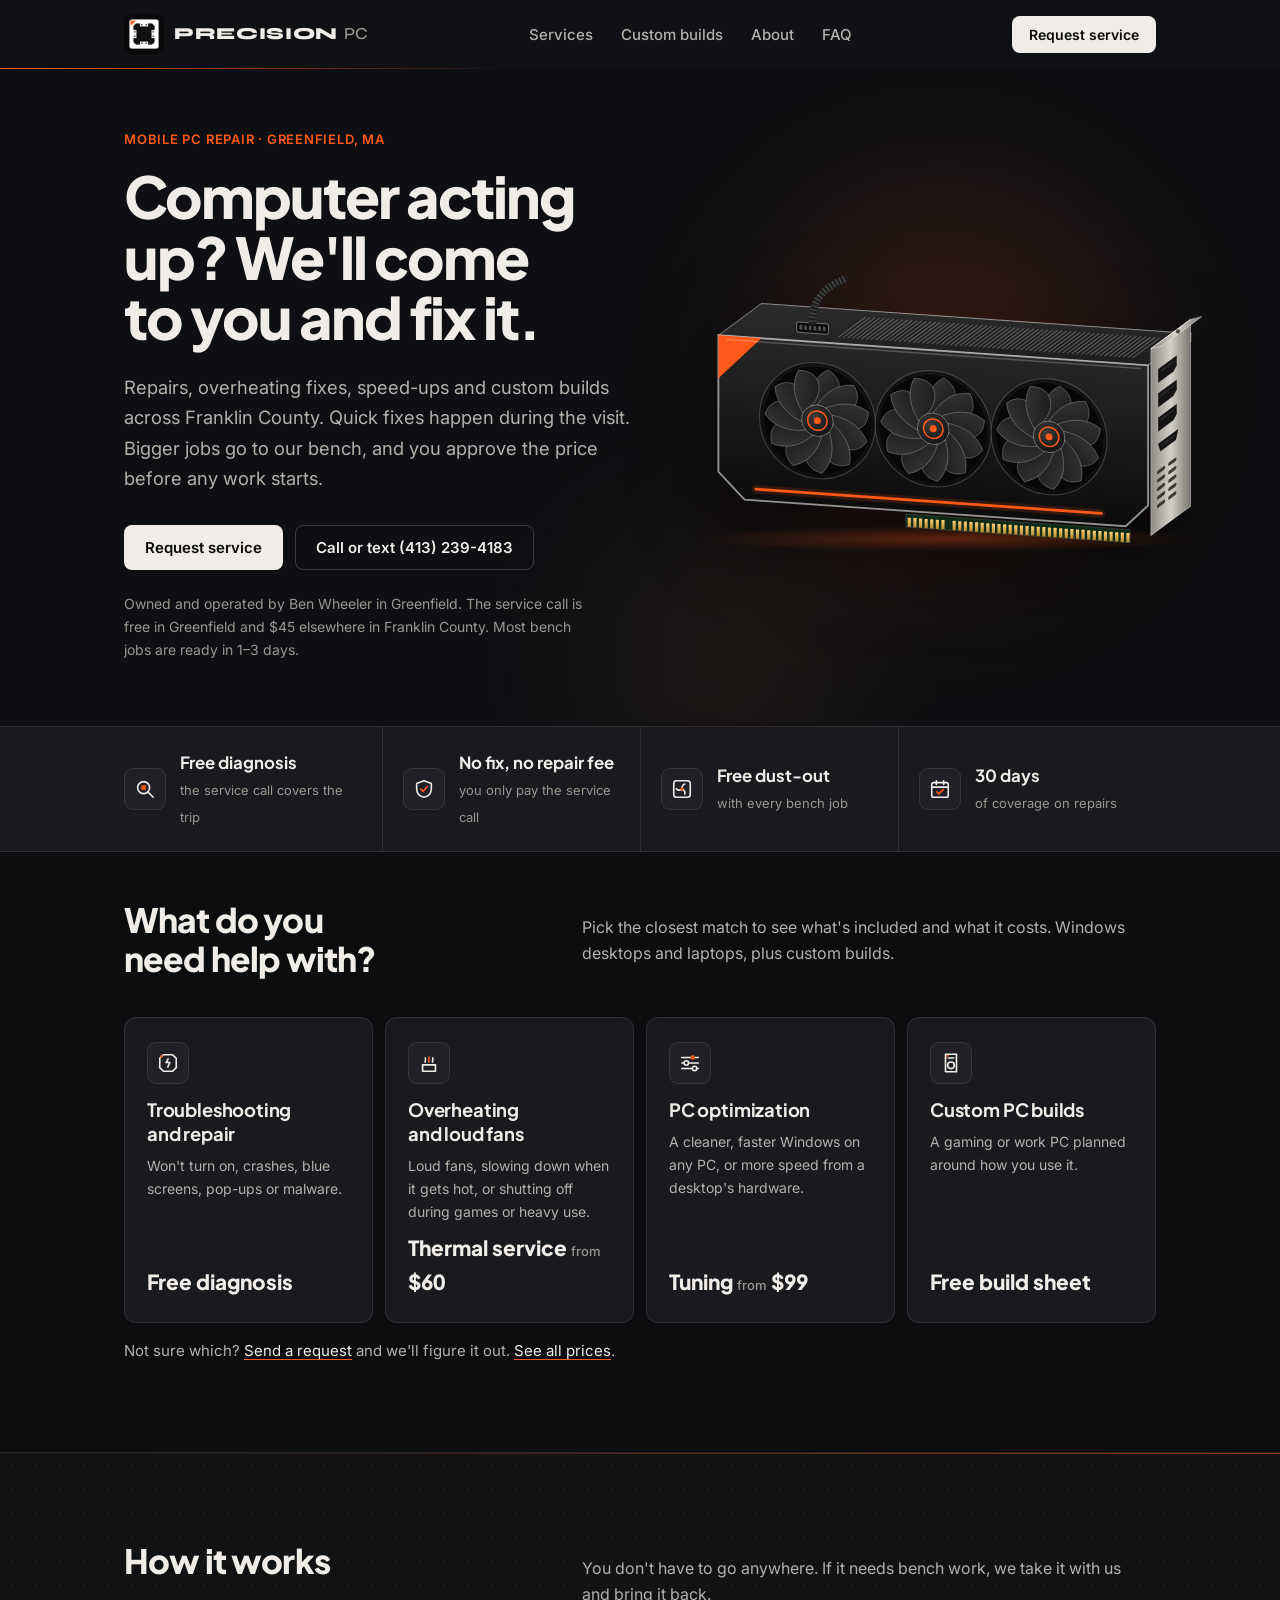
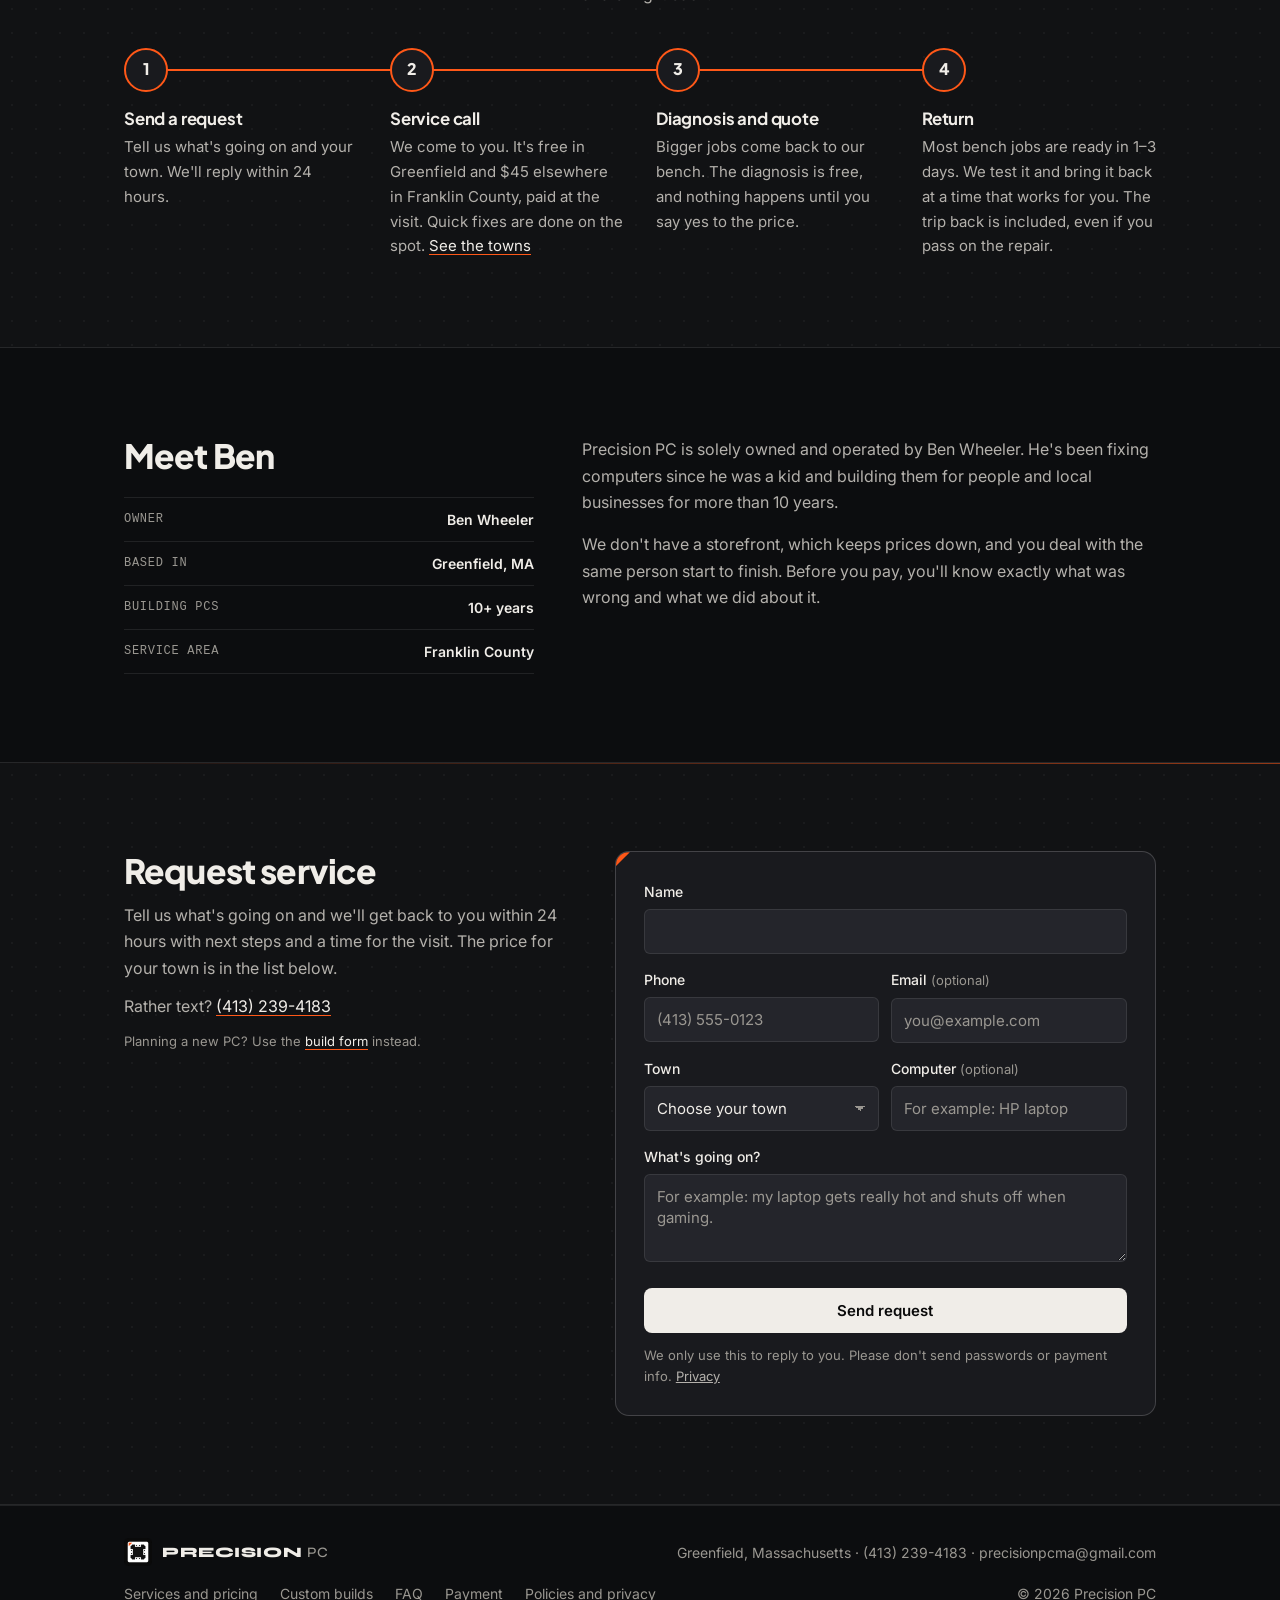
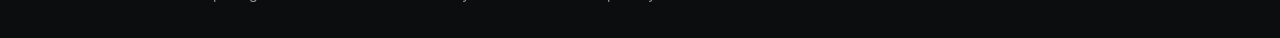
==== commit 09810e76: "v7.0.0" ====
--- a/index.html
+++ b/index.html
@@ -28,7 +28,7 @@
 <header>
   <div class="wrap nav">
     <a href="index.html" class="brand" aria-label="Precision PC home"><img src="logo.png" alt="" width="40" height="40" /><span class="wordmark">Precision <span>PC</span></span></a>
-    <ul><li><a href="services.html">Services</a></li><li><a href="builds.html"><span class="nl">Custom builds</span><span class="ns">Builds</span></a></li><li><a href="laptops.html"><span class="nl">Laptop Finder</span><span class="ns">Laptops</span></a></li><li><a href="index.html#about">About</a></li><li><a href="faq.html">FAQ</a></li></ul>
+    <ul><li><a href="services.html">Services</a></li><li><a href="builds.html"><span class="nl">Custom builds</span><span class="ns">Builds</span></a></li><li><a href="index.html#about">About</a></li><li><a href="faq.html">FAQ</a></li></ul>
     <a href="index.html#quote" class="btn btn-primary">Request service</a>
   </div>
 </header>
@@ -99,7 +99,7 @@
       <a class="goal pinned" href="services.html#faster" data-reveal><span class="ico-tile"><svg class="ico" aria-hidden="true" focusable="false"><use href="#i-tune"/></svg></span><h3>PC optimization</h3><p>A cleaner, faster Windows on any PC, or more speed from a desktop's hardware.</p><span class="from">Tuning <small>from</small> $99</span></a>
       <a class="goal pinned" href="builds.html" data-reveal><span class="ico-tile"><svg class="ico" aria-hidden="true" focusable="false"><use href="#i-build"/></svg></span><h3>Custom PC builds</h3><p>A gaming or work PC planned around how you use it.</p><span class="from">Free build sheet</span></a>
     </div>
-    <p class="goals-note">Not sure which? <a class="link" href="#quote">Send a request</a> and we'll figure it out. <a class="link" href="services.html">See all prices</a>. Buying a laptop? <a class="link" href="laptops.html">Try Laptop Finder</a>.</p>
+    <p class="goals-note">Not sure which? <a class="link" href="#quote">Send a request</a> and we'll figure it out. <a class="link" href="services.html">See all prices</a>.</p>
   </div>
 </section>
 
@@ -161,7 +161,7 @@
   <div class="wrap foot">
     <a href="index.html" class="brand"><img src="logo.png" alt="" width="28" height="28" /><span class="wordmark">Precision <span>PC</span></span></a>
     <span>Greenfield, Massachusetts · <a href="tel:+14132394183">(413) 239-4183</a> · precisionpcma@gmail.com</span>
-    <nav aria-label="Footer"><a href="services.html">Services and pricing</a><a href="builds.html">Custom builds</a><a href="faq.html">FAQ</a><a href="laptops.html">Laptop Finder</a><a href="pay.html">Payment</a><a href="faq.html#policies">Policies and privacy</a></nav>
+    <nav aria-label="Footer"><a href="services.html">Services and pricing</a><a href="builds.html">Custom builds</a><a href="faq.html">FAQ</a><a href="pay.html">Payment</a><a href="faq.html#policies">Policies and privacy</a></nav>
     <span>&copy; 2026 Precision PC</span>
   </div>
 </footer>
--- a/site.css
+++ b/site.css
@@ -781,3 +781,22 @@
   .mbar .btn-primary::after{display:none}
 }
 @media (max-width:900px){html:not(.q-on) .quiz-grid .readout{display:none}}
+
+.lp-h{font:700 1rem var(--head);margin:22px 0 10px}
+.lp-fit{list-style:none;margin:0 0 14px;padding:0;display:grid;gap:8px}
+.lp-fit li{display:grid;grid-template-columns:24px minmax(0,1fr);gap:2px 10px;align-items:start;padding:10px 12px;border:1px solid var(--line);border-radius:10px;background:var(--surface-2)}
+.lp-fit .lp-fi{grid-row:span 2;width:22px;height:22px;border-radius:50%;display:grid;place-items:center;font:700 13px var(--body);background:rgba(108,197,143,.16);color:#6cc58f}
+.lp-fit li.tw .lp-fi{background:rgba(255,88,24,.16);color:var(--orange)}
+.lp-fit b{font-weight:600;color:var(--text);font-size:14px}
+.lp-fit li span:last-child{color:var(--text-2);font-size:14px}
+.lp-cmpw{overflow-x:auto;margin:0 0 14px;border:1px solid var(--line);border-radius:10px}
+.lp-cmp{width:100%;border-collapse:collapse;font-size:14px;min-width:420px}
+.lp-cmp th,.lp-cmp td{text-align:left;vertical-align:top;padding:9px 12px;border-bottom:1px solid var(--line)}
+.lp-cmp tbody th{color:var(--text-3);font-weight:500;white-space:nowrap}
+.lp-cmp thead th{font-size:12px;text-transform:uppercase;letter-spacing:.06em;color:var(--text-3);font-weight:600}
+.lp-cmp td:nth-child(2){background:rgba(255,88,24,.06)}
+.lp-cmp tr:last-child th,.lp-cmp tr:last-child td{border-bottom:0}
+
+/* v7.0: simple build quiz, no live readout */
+.quiz-grid{grid-template-columns:minmax(0,1fr)!important;max-width:780px;margin-left:auto;margin-right:auto}
+.qchips label.is-full{opacity:.45}
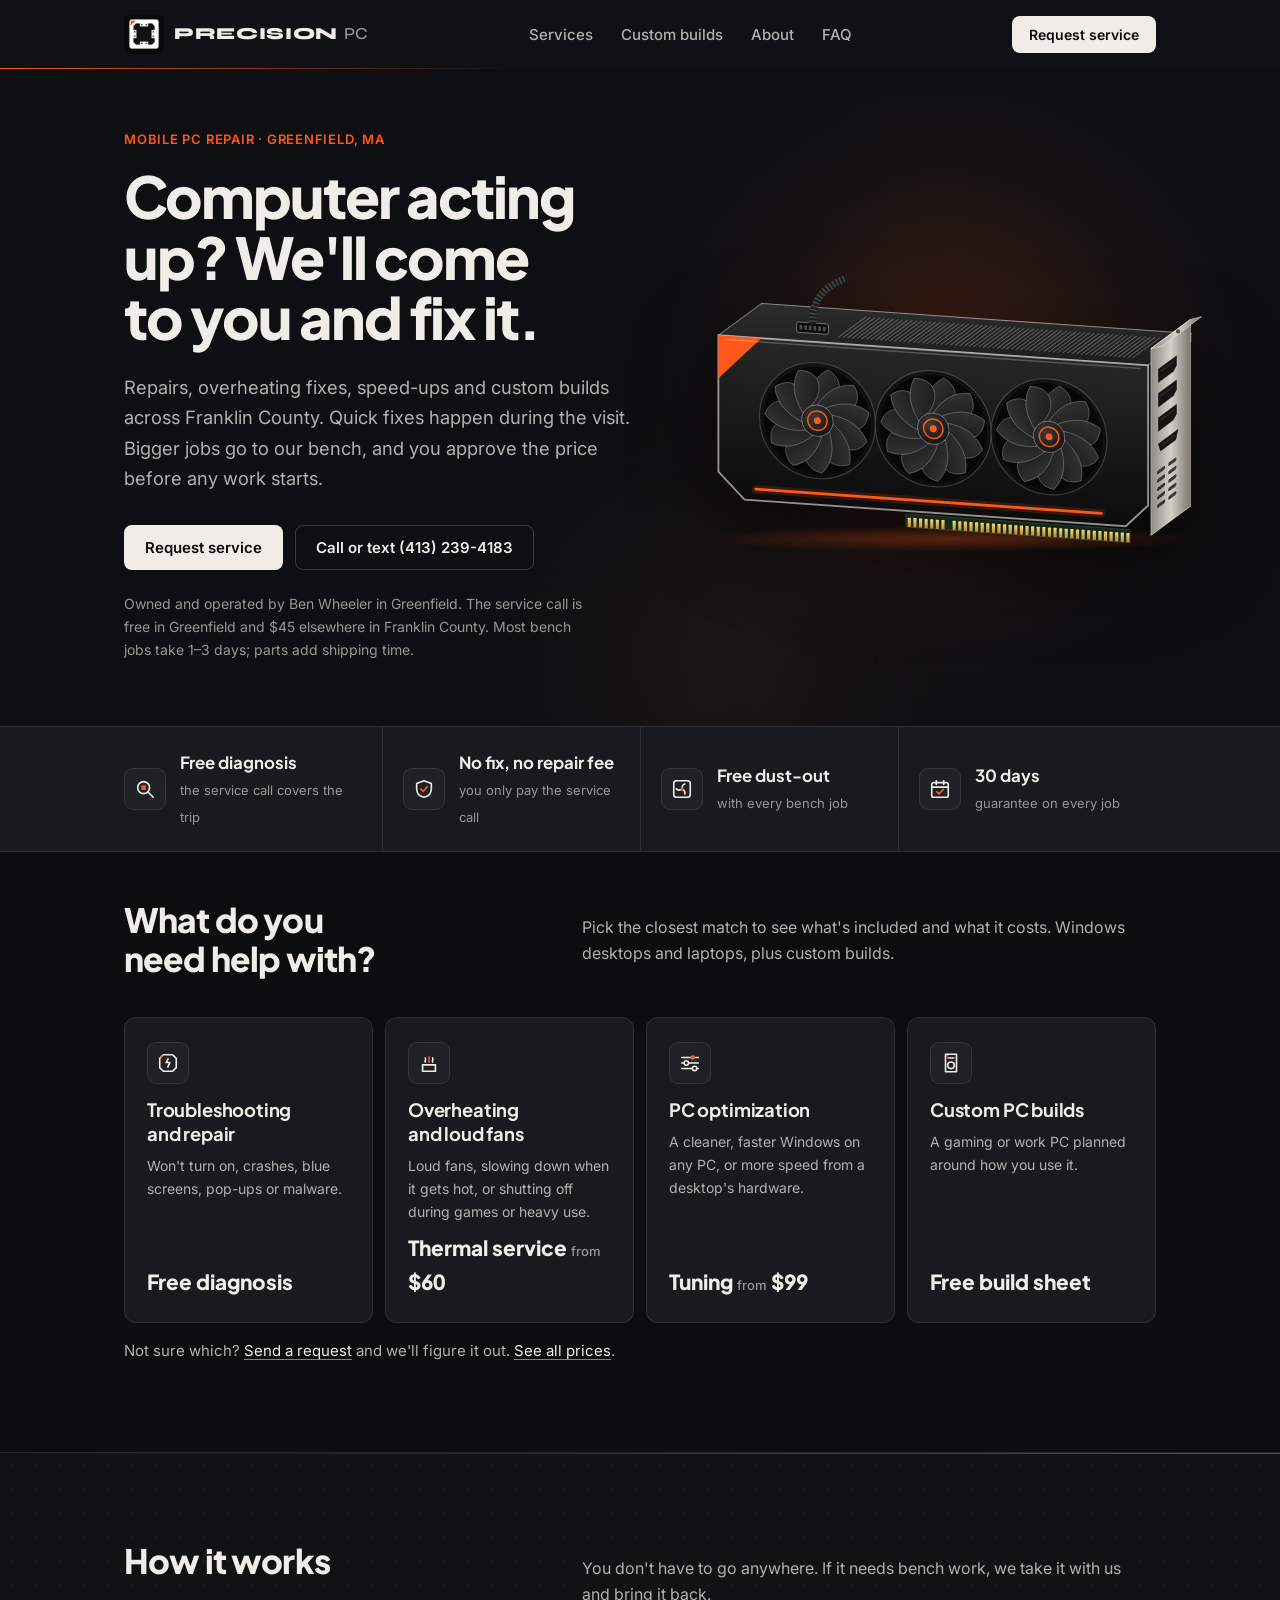
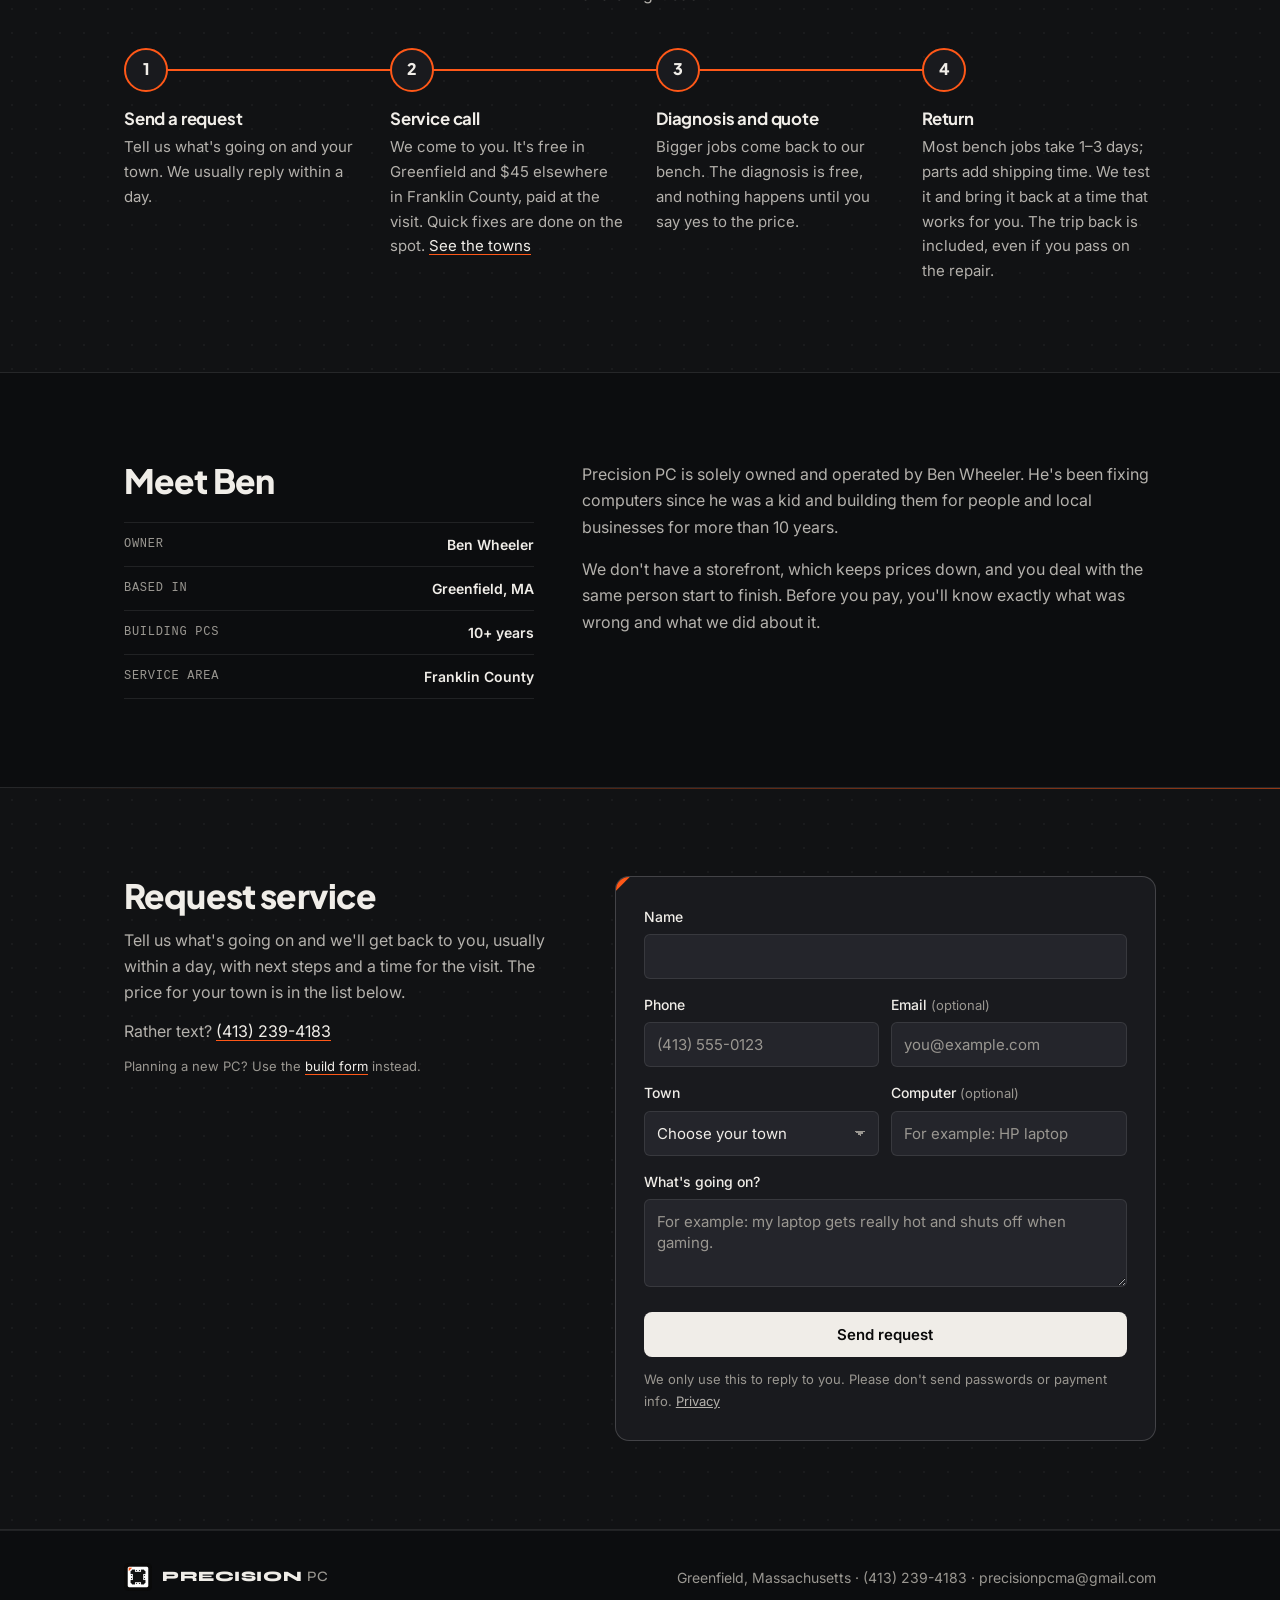
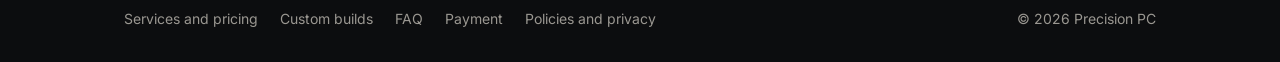
==== commit 2976ab51: "v7.2.0" ====
--- a/index.html
+++ b/index.html
@@ -63,7 +63,7 @@
       <h1>Computer acting up? We'll come to you and fix it.</h1>
       <p class="hero-lede">Repairs, overheating fixes, speed-ups and custom builds across Franklin County. Quick fixes happen during the visit. Bigger jobs go to our bench, and you approve the price before any work starts.</p>
       <div class="hero-actions"><a href="#quote" class="btn btn-primary">Request service</a><a href="tel:+14132394183" class="btn btn-quiet">Call or text (413) 239-4183</a></div>
-      <p class="hero-by">Owned and operated by Ben Wheeler in Greenfield. The service call is free in Greenfield and $45 elsewhere in Franklin County. Most bench jobs are ready in 1–3 days.</p>
+      <p class="hero-by">Owned and operated by Ben Wheeler in Greenfield. The service call is free in Greenfield and $45 elsewhere in Franklin County. Most bench jobs take 1–3 days; parts add shipping time.</p>
     </div>
     <div class="hero-art cine" aria-hidden="true"><div class="cine-stage"><svg class="gpu" viewBox="0 0 600 360" role="presentation" focusable="false"><defs>
  <linearGradient id="g3-front" x1="0" y1="0" x2="0" y2="1"><stop offset="0" stop-color="#262626"/><stop offset=".6" stop-color="#161616"/><stop offset="1" stop-color="#0c0c0c"/></linearGradient>
@@ -86,7 +86,7 @@
     <li data-reveal><span class="ico-tile"><svg class="ico" aria-hidden="true" focusable="false"><use href="#i-search"/></svg></span><div><b>Free diagnosis</b><span>the service call covers the trip</span></div></li>
     <li data-reveal><span class="ico-tile"><svg class="ico" aria-hidden="true" focusable="false"><use href="#i-shield"/></svg></span><div><b>No fix, no repair fee</b><span>you only pay the service call</span></div></li>
     <li data-reveal><span class="ico-tile"><svg class="ico" aria-hidden="true" focusable="false"><use href="#i-fan"/></svg></span><div><b>Free dust-out</b><span>with every bench job</span></div></li>
-    <li data-reveal><span class="ico-tile"><svg class="ico" aria-hidden="true" focusable="false"><use href="#i-cal"/></svg></span><div><b>30 days</b><span>of coverage on repairs</span></div></li>
+    <li data-reveal><span class="ico-tile"><svg class="ico" aria-hidden="true" focusable="false"><use href="#i-cal"/></svg></span><div><b>30 days</b><span>guarantee on every job</span></div></li>
   </ul>
 </section>
 
@@ -107,10 +107,10 @@
   <div class="wrap">
     <div class="section-head" data-reveal><h2>How it works</h2><p>You don't have to go anywhere. If it needs bench work, we take it with us and bring it back.</p></div>
     <ol class="trace">
-      <li><h3>Send a request</h3><p>Tell us what's going on and your town. We'll reply within 24 hours.</p></li>
+      <li><h3>Send a request</h3><p>Tell us what's going on and your town. We usually reply within a day.</p></li>
       <li><h3>Service call</h3><p>We come to you. It's free in Greenfield and $45 elsewhere in Franklin County, paid at the visit. Quick fixes are done on the spot. <a class="link" href="services.html#pickup">See the towns</a></p></li>
       <li><h3>Diagnosis and quote</h3><p>Bigger jobs come back to our bench. The diagnosis is free, and nothing happens until you say yes to the price.</p></li>
-      <li><h3>Return</h3><p>Most bench jobs are ready in 1–3 days. We test it and bring it back at a time that works for you. The trip back is included, even if you pass on the repair.</p></li>
+      <li><h3>Return</h3><p>Most bench jobs take 1–3 days; parts add shipping time. We test it and bring it back at a time that works for you. The trip back is included, even if you pass on the repair.</p></li>
     </ol>
   </div>
 </section>
@@ -137,7 +137,7 @@
   <div class="wrap req">
     <div class="req-copy" data-reveal>
       <h2>Request service</h2>
-      <p>Tell us what's going on and we'll get back to you within 24 hours with next steps and a time for the visit. The price for your town is in the list below.</p>
+      <p>Tell us what's going on and we'll get back to you, usually within a day, with next steps and a time for the visit. The price for your town is in the list below.</p>
       <p>Rather text? <a class="link" href="sms:+14132394183">(413) 239-4183</a></p>
       <p class="hint">Planning a new PC? Use the <a class="link" href="builds.html#plan">build form</a> instead.</p>
     </div>
@@ -152,7 +152,7 @@
         <p class="error" id="r-err" role="alert"></p>
         <p class="fine">We only use this to reply to you. Please don't send passwords or payment info. <a href="faq.html#policies">Privacy</a></p>
       </form>
-      <div class="card sent" id="r-sent" role="status"><h2 id="r-sent-title" tabindex="-1">Request sent</h2><p>Thanks. We'll get back to you within 24 hours.</p></div>
+      <div class="card sent" id="r-sent" role="status"><h2 id="r-sent-title" tabindex="-1">Request sent</h2><p>Thanks. We usually get back to you within a day.</p></div>
     </div>
   </div>
 </section>
--- a/site.css
+++ b/site.css
@@ -797,6 +797,9 @@
 .lp-cmp td:nth-child(2){background:rgba(255,88,24,.06)}
 .lp-cmp tr:last-child th,.lp-cmp tr:last-child td{border-bottom:0}
 
-/* v7.0: simple build quiz, no live readout */
+/* v6.4.0: simple build quiz, no live readout */
 .quiz-grid{grid-template-columns:minmax(0,1fr)!important;max-width:780px;margin-left:auto;margin-right:auto}
 .qchips label.is-full{opacity:.45}
+
+/* v7.2.0: 4 payment methods as 2x2 */
+@media (min-width:641px){.facts.four{grid-template-columns:repeat(2,minmax(0,1fr))}}
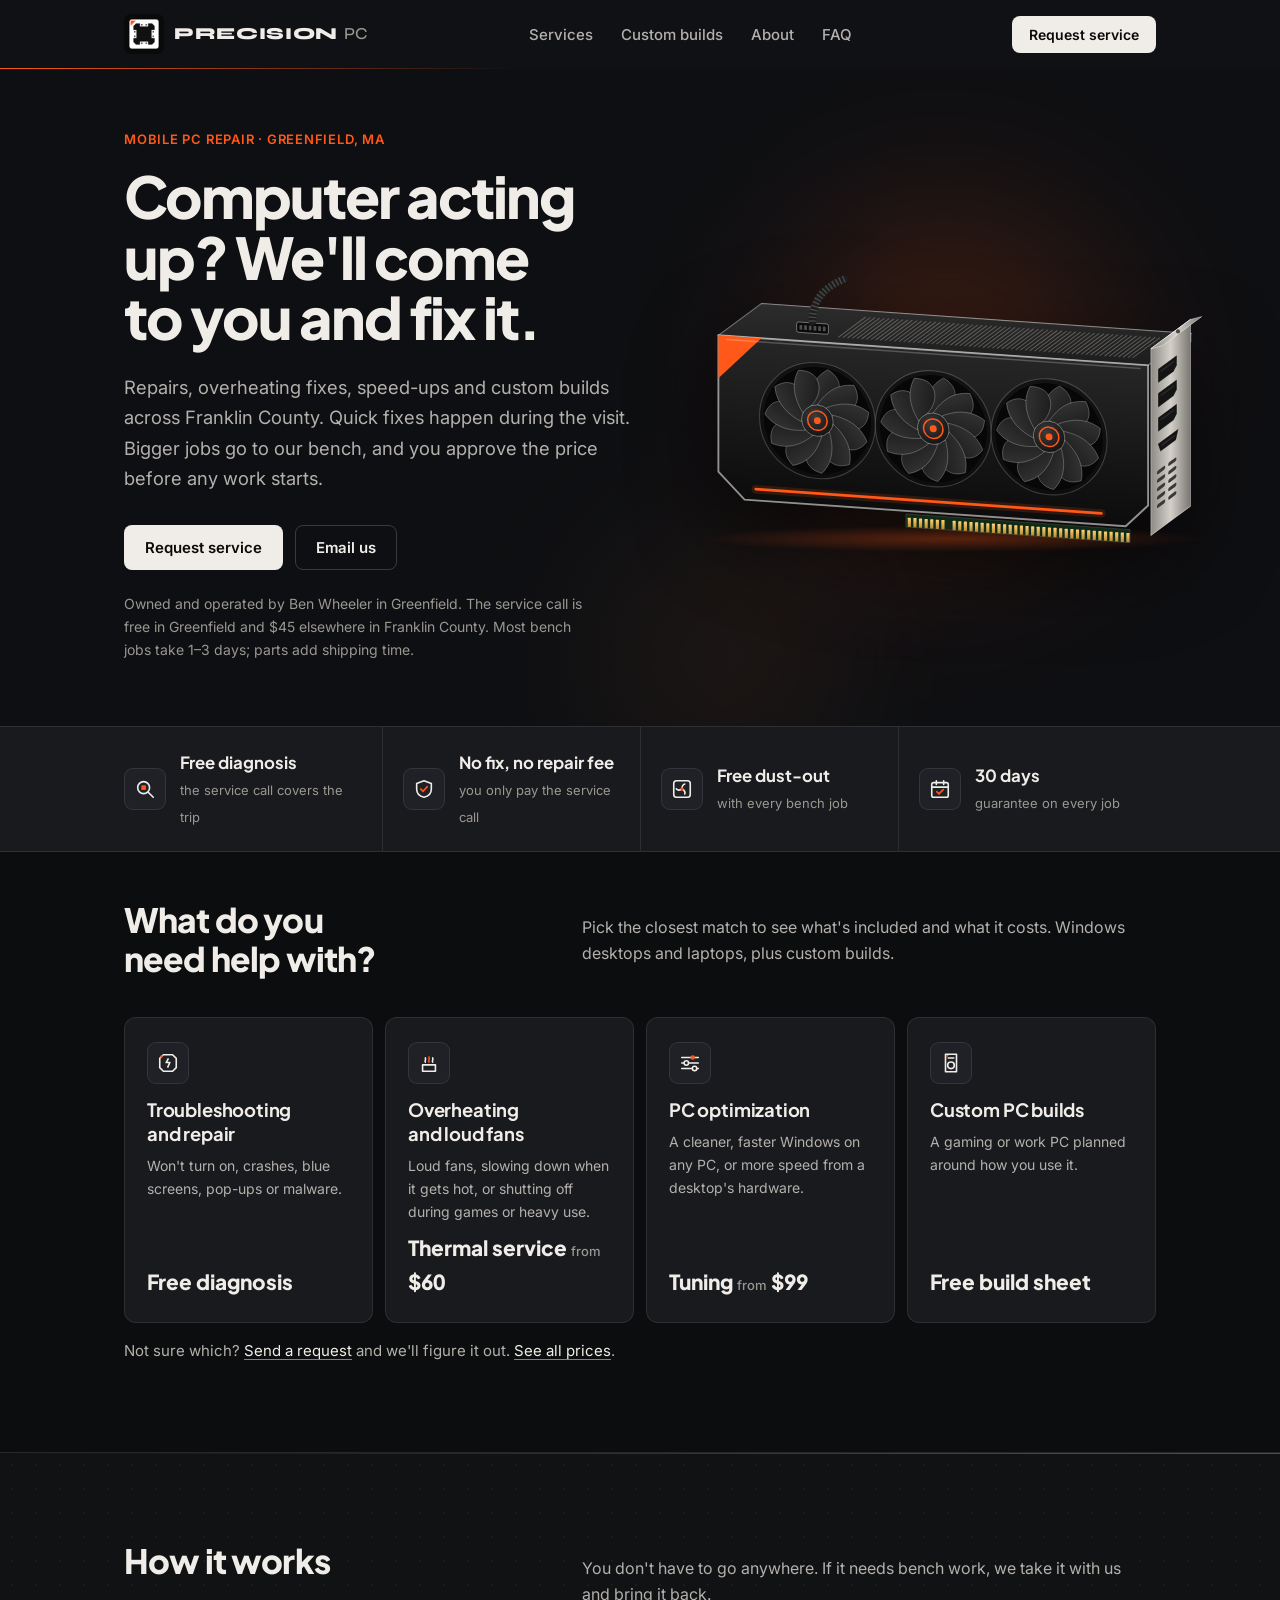
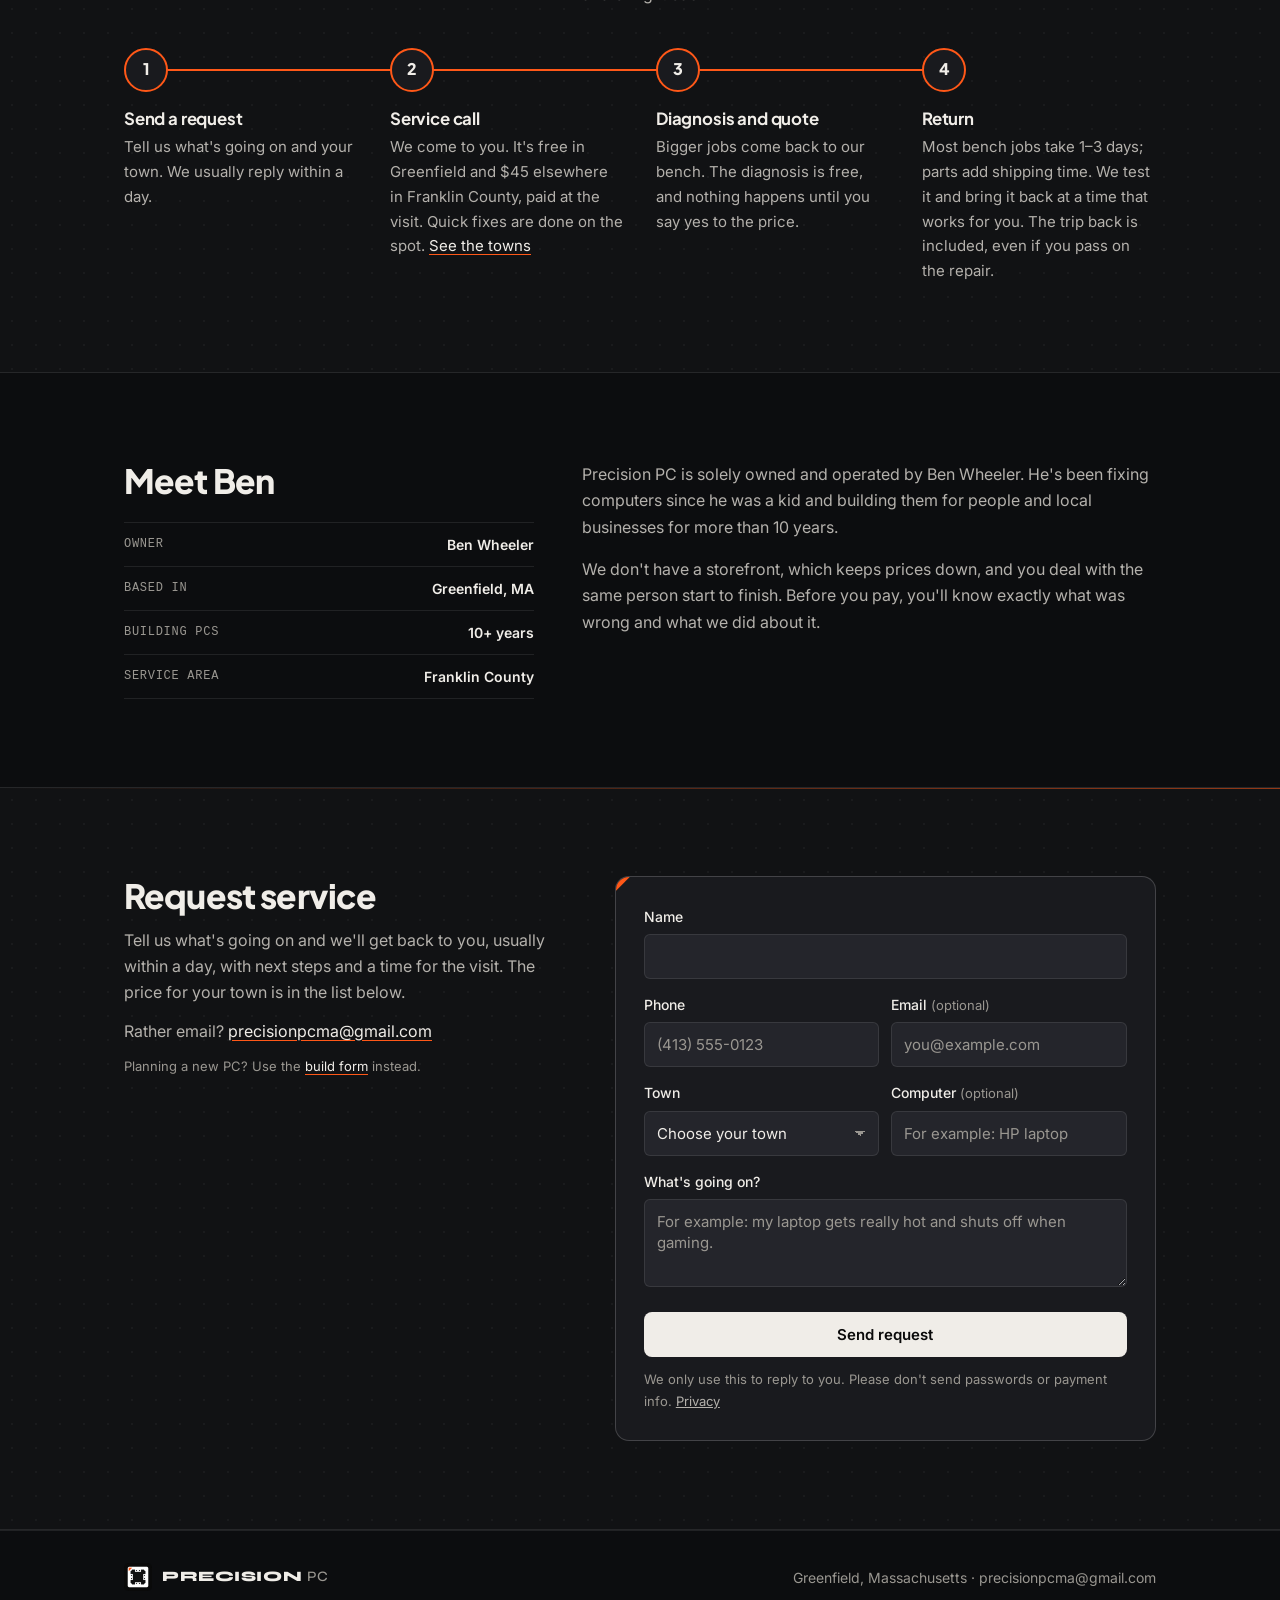
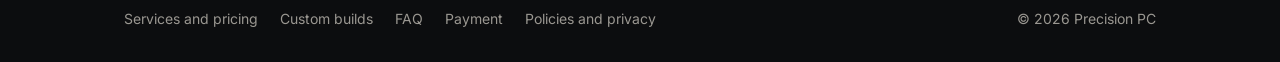
==== commit c18f5646: "v7.3.0" ====
--- a/index.html
+++ b/index.html
@@ -17,7 +17,7 @@
 <meta property="og:url" content="https://precisionpcma.com/" />
 <meta property="og:image" content="https://precisionpcma.com/og-image.png" />
 <meta name="twitter:card" content="summary_large_image" />
-<script type="application/ld+json">{"@context": "https://schema.org", "@type": "LocalBusiness", "name": "Precision PC", "url": "https://precisionpcma.com/", "email": "precisionpcma@gmail.com", "telephone": "+1-413-239-4183", "image": "https://precisionpcma.com/og-image.png", "logo": "https://precisionpcma.com/favicon-192.png", "description": "PC repair, custom builds, performance tuning and thermal service in Greenfield, MA. Free diagnosis, with service calls across Franklin County.", "address": {"@type": "PostalAddress", "addressLocality": "Greenfield", "addressRegion": "MA", "addressCountry": "US"}, "areaServed": [{"@type": "City", "name": "Greenfield, MA"}, {"@type": "AdministrativeArea", "name": "Franklin County, MA"}]}</script>
+<script type="application/ld+json">{"@context": "https://schema.org", "@type": "LocalBusiness", "name": "Precision PC", "url": "https://precisionpcma.com/", "email": "precisionpcma@gmail.com", "image": "https://precisionpcma.com/og-image.png", "logo": "https://precisionpcma.com/favicon-192.png", "description": "PC repair, custom builds, performance tuning and thermal service in Greenfield, MA. Free diagnosis, with service calls across Franklin County.", "address": {"@type": "PostalAddress", "addressLocality": "Greenfield", "addressRegion": "MA", "addressCountry": "US"}, "areaServed": [{"@type": "City", "name": "Greenfield, MA"}, {"@type": "AdministrativeArea", "name": "Franklin County, MA"}]}</script>
 <script type="application/ld+json">{"@context": "https://schema.org", "@type": "WebSite", "name": "Precision PC", "alternateName": "Precision PC Greenfield", "url": "https://precisionpcma.com/"}</script>
 <link rel="preconnect" href="https://fonts.googleapis.com" />
 <link rel="preconnect" href="https://fonts.gstatic.com" crossorigin />
@@ -62,7 +62,7 @@
       <span class="eyebrow">Mobile PC repair · Greenfield, MA</span>
       <h1>Computer acting up? We'll come to you and fix it.</h1>
       <p class="hero-lede">Repairs, overheating fixes, speed-ups and custom builds across Franklin County. Quick fixes happen during the visit. Bigger jobs go to our bench, and you approve the price before any work starts.</p>
-      <div class="hero-actions"><a href="#quote" class="btn btn-primary">Request service</a><a href="tel:+14132394183" class="btn btn-quiet">Call or text (413) 239-4183</a></div>
+      <div class="hero-actions"><a href="#quote" class="btn btn-primary">Request service</a><a href="mailto:precisionpcma@gmail.com" class="btn btn-quiet">Email us</a></div>
       <p class="hero-by">Owned and operated by Ben Wheeler in Greenfield. The service call is free in Greenfield and $45 elsewhere in Franklin County. Most bench jobs take 1–3 days; parts add shipping time.</p>
     </div>
     <div class="hero-art cine" aria-hidden="true"><div class="cine-stage"><svg class="gpu" viewBox="0 0 600 360" role="presentation" focusable="false"><defs>
@@ -138,7 +138,7 @@
     <div class="req-copy" data-reveal>
       <h2>Request service</h2>
       <p>Tell us what's going on and we'll get back to you, usually within a day, with next steps and a time for the visit. The price for your town is in the list below.</p>
-      <p>Rather text? <a class="link" href="sms:+14132394183">(413) 239-4183</a></p>
+      <p>Rather email? <a class="link" href="mailto:precisionpcma@gmail.com">precisionpcma@gmail.com</a></p>
       <p class="hint">Planning a new PC? Use the <a class="link" href="builds.html#plan">build form</a> instead.</p>
     </div>
     <div>
@@ -160,12 +160,12 @@
 <footer>
   <div class="wrap foot">
     <a href="index.html" class="brand"><img src="logo.png" alt="" width="28" height="28" /><span class="wordmark">Precision <span>PC</span></span></a>
-    <span>Greenfield, Massachusetts · <a href="tel:+14132394183">(413) 239-4183</a> · precisionpcma@gmail.com</span>
+    <span>Greenfield, Massachusetts · <a href="mailto:precisionpcma@gmail.com">precisionpcma@gmail.com</a></span>
     <nav aria-label="Footer"><a href="services.html">Services and pricing</a><a href="builds.html">Custom builds</a><a href="faq.html">FAQ</a><a href="pay.html">Payment</a><a href="faq.html#policies">Policies and privacy</a></nav>
     <span>&copy; 2026 Precision PC</span>
   </div>
 </footer>
-<div class="mbar"><a href="sms:+14132394183" class="btn btn-primary">Text us</a><a href="tel:+14132394183" class="btn btn-quiet">Call</a></div>
+<div class="mbar"><a href="index.html#quote" class="btn btn-primary">Request service</a><a href="mailto:precisionpcma@gmail.com" class="btn btn-quiet">Email</a></div>
 <script src="site.js"></script>
 </body>
 </html>
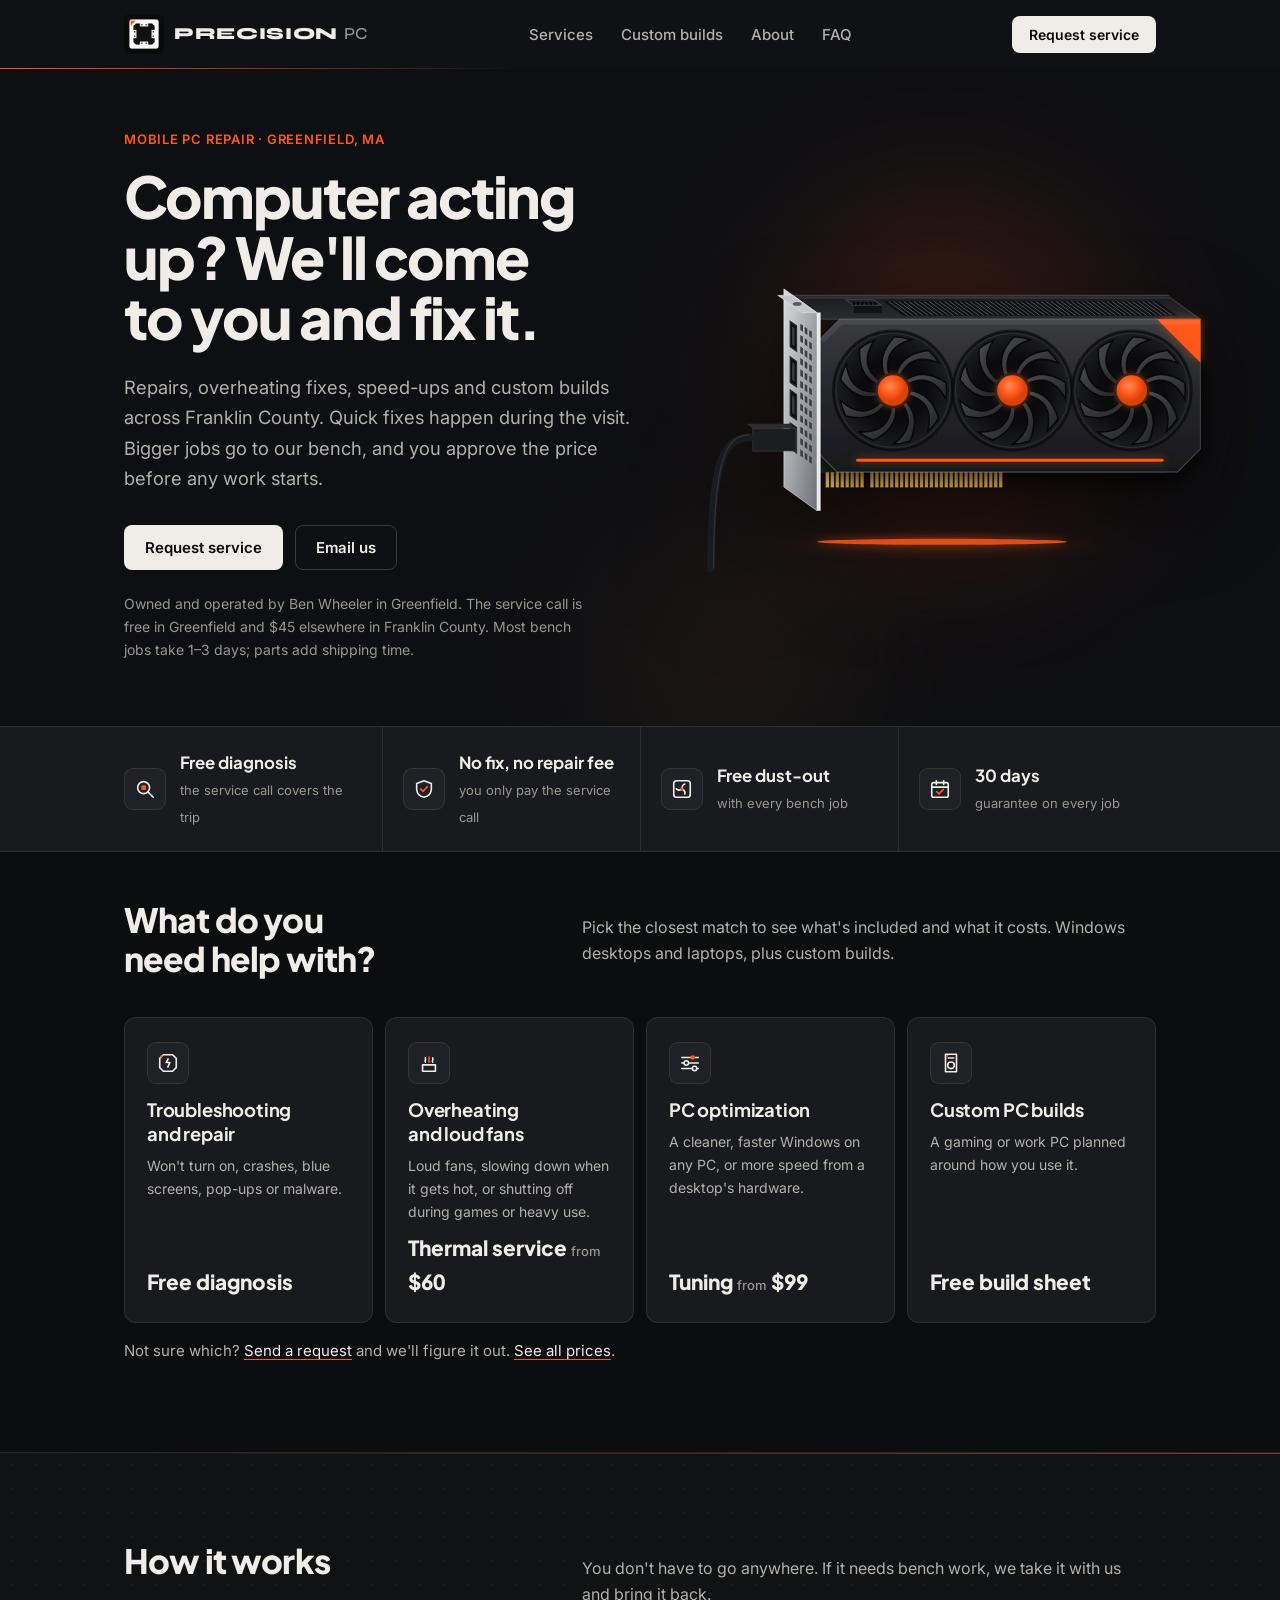
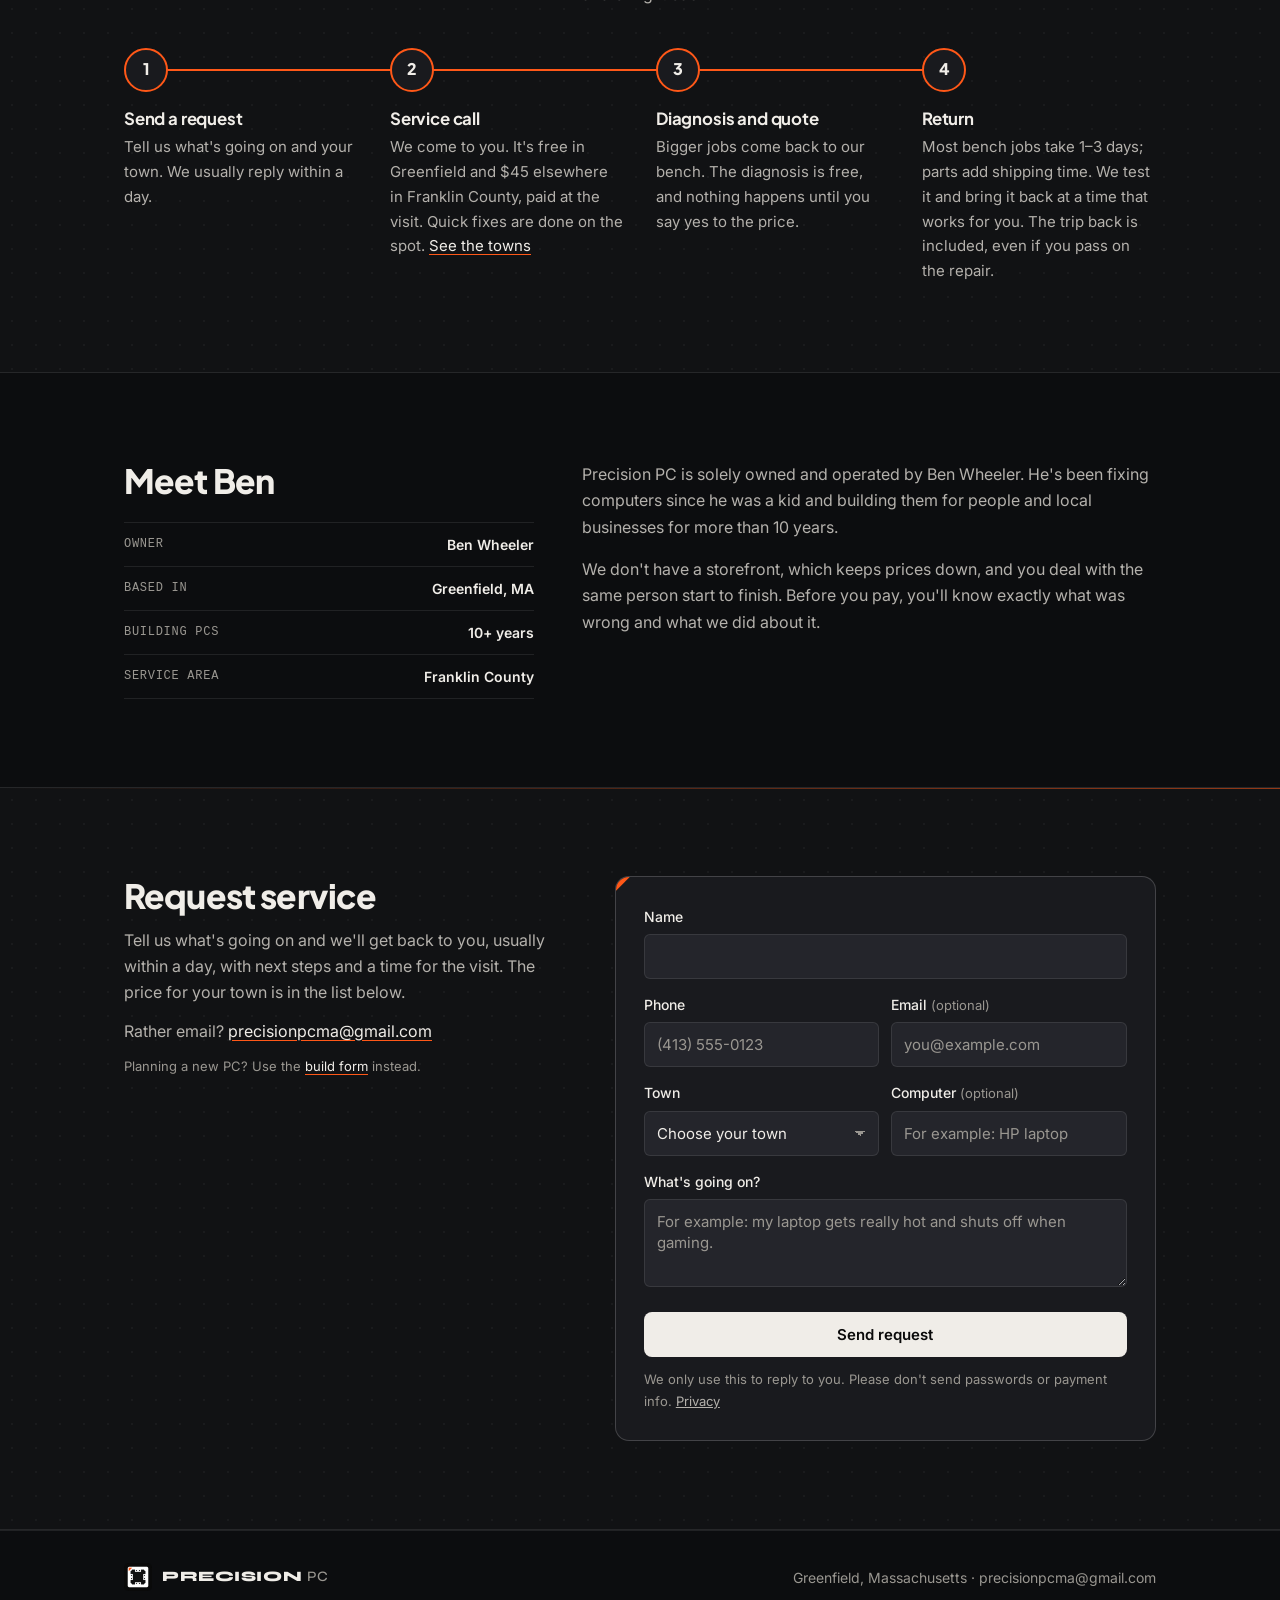
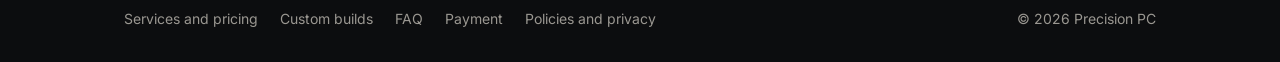
==== commit 6a7a37d7: "v7.4.0" ====
--- a/index.html
+++ b/index.html
@@ -65,19 +65,18 @@
       <div class="hero-actions"><a href="#quote" class="btn btn-primary">Request service</a><a href="mailto:precisionpcma@gmail.com" class="btn btn-quiet">Email us</a></div>
       <p class="hero-by">Owned and operated by Ben Wheeler in Greenfield. The service call is free in Greenfield and $45 elsewhere in Franklin County. Most bench jobs take 1–3 days; parts add shipping time.</p>
     </div>
-    <div class="hero-art cine" aria-hidden="true"><div class="cine-stage"><svg class="gpu" viewBox="0 0 600 360" role="presentation" focusable="false"><defs>
- <linearGradient id="g3-front" x1="0" y1="0" x2="0" y2="1"><stop offset="0" stop-color="#262626"/><stop offset=".6" stop-color="#161616"/><stop offset="1" stop-color="#0c0c0c"/></linearGradient>
- <linearGradient id="g3-top" x1="0" y1="1" x2="0" y2="0"><stop offset="0" stop-color="#1d1d1d"/><stop offset="1" stop-color="#2c2c2c"/></linearGradient>
- <linearGradient id="g3-end" x1="0" y1="0" x2="1" y2="0"><stop offset="0" stop-color="#141414"/><stop offset="1" stop-color="#0b0b0b"/></linearGradient>
- <linearGradient id="g3-back" x1="0" y1="0" x2="1" y2="0"><stop offset="0" stop-color="#4a4844"/><stop offset=".5" stop-color="#77746f"/><stop offset="1" stop-color="#3c3a37"/></linearGradient>
- <linearGradient id="g3-bracket" x1="0" y1="0" x2="1" y2="0"><stop offset="0" stop-color="#8d8a85"/><stop offset=".5" stop-color="#d4d0c9"/><stop offset="1" stop-color="#7a7772"/></linearGradient>
- <linearGradient id="g3-gold" x1="0" y1="0" x2="0" y2="1"><stop offset="0" stop-color="#ffd27a"/><stop offset="1" stop-color="#b98a2e"/></linearGradient>
- <linearGradient id="g3-heat" x1="0" y1="1" x2="0" y2="0"><stop offset="0" stop-color="#ff5818" stop-opacity="0"/><stop offset=".5" stop-color="#ff5818" stop-opacity=".25"/><stop offset="1" stop-color="#ff5818" stop-opacity="0"/></linearGradient>
- <radialGradient id="g3-floor" cx="50%" cy="50%" r="50%"><stop offset="0" stop-color="#ff5818" stop-opacity=".30"/><stop offset="1" stop-color="#ff5818" stop-opacity="0"/></radialGradient>
- <radialGradient id="f-ring" cx="50%" cy="40%" r="60%"><stop offset="0" stop-color="#1d1d1d"/><stop offset="1" stop-color="#0d0d0d"/></radialGradient>
- <linearGradient id="f-blade" x1="0" y1="0" x2="1" y2="1"><stop offset="0" stop-color="#3a3a3a"/><stop offset="1" stop-color="#161616"/></linearGradient>
- <radialGradient id="f-hub" cx="40%" cy="35%" r="70%"><stop offset="0" stop-color="#3b3b3b"/><stop offset="1" stop-color="#121212"/></radialGradient>
-</defs><ellipse cx="320" cy="336" rx="270" ry="14" fill="url(#g3-floor)"/><g class="heat" fill="none" stroke="url(#g3-heat)" stroke-width="2" stroke-linecap="round"><path d="M180 50c-8-14 8-22 0-38"/><path d="M260 55c-8-14 8-22 0-38"/><path d="M340 61c-8-14 8-22 0-38"/><path d="M420 66c-8-14 8-22 0-38"/><path d="M500 72c-8-14 8-22 0-38"/></g><polygon points="116.0,84.0 576.0,116.2 576.0,125.2 116.0,93.0" fill="url(#g3-back)" stroke="#ffffff" stroke-opacity=".25"/><polygon points="70.0,118.0 530.0,150.2 576.0,116.2 116.0,84.0" fill="url(#g3-top)" stroke="#ffffff" stroke-opacity=".35" stroke-width="1.2"/><g stroke="#bdb8b0" stroke-opacity=".38" stroke-width="1.1"><path d="M198.3 120.3L227.7 98.5"/><path d="M203.3 120.6L232.7 98.9"/><path d="M208.3 121.0L237.7 99.2"/><path d="M213.3 121.3L242.7 99.6"/><path d="M218.3 121.7L247.7 99.9"/><path d="M223.3 122.0L252.7 100.3"/><path d="M228.3 122.4L257.7 100.6"/><path d="M233.3 122.7L262.7 101.0"/><path d="M238.3 123.1L267.7 101.3"/><path d="M243.3 123.4L272.7 101.7"/><path d="M248.3 123.8L277.7 102.0"/><path d="M253.3 124.1L282.7 102.4"/><path d="M258.3 124.5L287.7 102.7"/><path d="M263.3 124.8L292.7 103.1"/><path d="M268.3 125.2L297.7 103.4"/><path d="M273.3 125.5L302.7 103.8"/><path d="M278.3 125.9L307.7 104.1"/><path d="M283.3 126.2L312.7 104.5"/><path d="M288.3 126.6L317.7 104.8"/><path d="M293.3 126.9L322.7 105.2"/><path d="M298.3 127.3L327.7 105.5"/><path d="M303.3 127.6L332.7 105.9"/><path d="M308.3 128.0L337.7 106.2"/><path d="M313.3 128.3L342.7 106.6"/><path d="M318.3 128.7L347.7 106.9"/><path d="M323.3 129.0L352.7 107.3"/><path d="M328.3 129.4L357.7 107.6"/><path d="M333.3 129.7L362.7 108.0"/><path d="M338.3 130.1L367.7 108.3"/><path d="M343.3 130.4L372.7 108.7"/><path d="M348.3 130.8L377.7 109.0"/><path d="M353.3 131.1L382.7 109.4"/><path d="M358.3 131.5L387.7 109.7"/><path d="M363.3 131.8L392.7 110.1"/><path d="M368.3 132.2L397.7 110.4"/><path d="M373.3 132.5L402.7 110.8"/><path d="M378.3 132.9L407.7 111.1"/><path d="M383.3 133.2L412.7 111.5"/><path d="M388.3 133.6L417.7 111.8"/><path d="M393.3 133.9L422.7 112.2"/><path d="M398.3 134.3L427.7 112.5"/><path d="M403.3 134.6L432.7 112.9"/><path d="M408.3 135.0L437.7 113.2"/><path d="M413.3 135.3L442.7 113.6"/><path d="M418.3 135.7L447.7 113.9"/><path d="M423.3 136.0L452.7 114.3"/><path d="M428.3 136.4L457.7 114.6"/><path d="M433.3 136.7L462.7 115.0"/><path d="M438.3 137.1L467.7 115.3"/><path d="M443.3 137.4L472.7 115.7"/><path d="M448.3 137.8L477.7 116.0"/><path d="M453.3 138.1L482.7 116.4"/><path d="M458.3 138.5L487.7 116.7"/><path d="M463.3 138.8L492.7 117.1"/><path d="M468.3 139.2L497.7 117.4"/><path d="M473.3 139.5L502.7 117.8"/><path d="M478.3 139.9L507.7 118.1"/><path d="M483.3 140.2L512.7 118.5"/><path d="M488.3 140.6L517.7 118.8"/><path d="M493.3 140.9L522.7 119.2"/><path d="M498.3 141.3L527.7 119.5"/><path d="M503.3 141.6L532.7 119.9"/><path d="M508.3 142.0L537.7 120.2"/><path d="M513.3 142.3L542.7 120.6"/></g><g transform="translate(153.8 112.7) skewY(4.0)"><rect x="0" y="-9" width="34" height="11" rx="2" fill="#0a0a0a" stroke="#ffffff" stroke-opacity=".4"/><rect x="3" y="-6" width="3" height="5" rx=".6" fill="#ffffff" fill-opacity=".28"/><rect x="8" y="-6" width="3" height="5" rx=".6" fill="#ffffff" fill-opacity=".28"/><rect x="13" y="-6" width="3" height="5" rx=".6" fill="#ffffff" fill-opacity=".28"/><rect x="18" y="-6" width="3" height="5" rx=".6" fill="#ffffff" fill-opacity=".28"/><rect x="23" y="-6" width="3" height="5" rx=".6" fill="#ffffff" fill-opacity=".28"/><rect x="28" y="-6" width="3" height="5" rx=".6" fill="#ffffff" fill-opacity=".28"/></g><path d="M170.8 103.7c0-22 10-36 34-46" fill="none" stroke="#1d1d1d" stroke-width="8" stroke-linecap="round"/><path d="M170.8 103.7c0-22 10-36 34-46" fill="none" stroke="#ffffff" stroke-opacity=".18" stroke-width="8" stroke-dasharray="1.5 2.5"/><polygon points="270.7,309.3 510.7,326.1 510.7,340.1 270.7,323.3" fill="#0f2a17" stroke="#ffffff" stroke-opacity=".15"/><g fill="url(#g3-gold)"><rect x="272.7" y="313.3" width="3.4" height="10" rx=".5"/><rect x="278.7" y="313.7" width="3.4" height="10" rx=".5"/><rect x="284.7" y="314.1" width="3.4" height="10" rx=".5"/><rect x="290.7" y="314.6" width="3.4" height="10" rx=".5"/><rect x="296.7" y="315.0" width="3.4" height="10" rx=".5"/><rect x="302.7" y="315.4" width="3.4" height="10" rx=".5"/><rect x="308.7" y="315.8" width="3.4" height="10" rx=".5"/><rect x="320.7" y="316.7" width="3.4" height="10" rx=".5"/><rect x="326.7" y="317.1" width="3.4" height="10" rx=".5"/><rect x="332.7" y="317.5" width="3.4" height="10" rx=".5"/><rect x="338.7" y="317.9" width="3.4" height="10" rx=".5"/><rect x="344.7" y="318.3" width="3.4" height="10" rx=".5"/><rect x="350.7" y="318.8" width="3.4" height="10" rx=".5"/><rect x="356.7" y="319.2" width="3.4" height="10" rx=".5"/><rect x="362.7" y="319.6" width="3.4" height="10" rx=".5"/><rect x="368.7" y="320.0" width="3.4" height="10" rx=".5"/><rect x="374.7" y="320.4" width="3.4" height="10" rx=".5"/><rect x="380.7" y="320.9" width="3.4" height="10" rx=".5"/><rect x="386.7" y="321.3" width="3.4" height="10" rx=".5"/><rect x="392.7" y="321.7" width="3.4" height="10" rx=".5"/><rect x="398.7" y="322.1" width="3.4" height="10" rx=".5"/><rect x="404.7" y="322.5" width="3.4" height="10" rx=".5"/><rect x="410.7" y="323.0" width="3.4" height="10" rx=".5"/><rect x="416.7" y="323.4" width="3.4" height="10" rx=".5"/><rect x="422.7" y="323.8" width="3.4" height="10" rx=".5"/><rect x="428.7" y="324.2" width="3.4" height="10" rx=".5"/><rect x="434.7" y="324.6" width="3.4" height="10" rx=".5"/><rect x="440.7" y="325.1" width="3.4" height="10" rx=".5"/><rect x="446.7" y="325.5" width="3.4" height="10" rx=".5"/><rect x="452.7" y="325.9" width="3.4" height="10" rx=".5"/><rect x="458.7" y="326.3" width="3.4" height="10" rx=".5"/><rect x="464.7" y="326.7" width="3.4" height="10" rx=".5"/><rect x="470.7" y="327.2" width="3.4" height="10" rx=".5"/><rect x="476.7" y="327.6" width="3.4" height="10" rx=".5"/><rect x="482.7" y="328.0" width="3.4" height="10" rx=".5"/><rect x="488.7" y="328.4" width="3.4" height="10" rx=".5"/><rect x="494.7" y="328.8" width="3.4" height="10" rx=".5"/><rect x="500.7" y="329.3" width="3.4" height="10" rx=".5"/><rect x="506.7" y="329.7" width="3.4" height="10" rx=".5"/></g><g transform="matrix(1 0.07 0 1 0 -4.90)"><path d="M70 118h460v150l-24 24H98l-28-28z" fill="url(#g3-front)" stroke="#ffffff" stroke-opacity=".55" stroke-width="2"/><path d="M70 118h46L70 164z" fill="#ff5818"/><clipPath id="g3-fclip"><path d="M70 118h460v150l-24 24H98l-28-28z"/></clipPath><linearGradient id="g3-sweep" x1="0" y1="0" x2="1" y2="0"><stop offset="0" stop-color="#ffffff" stop-opacity="0"/><stop offset=".5" stop-color="#ffe2cf" stop-opacity=".22"/><stop offset="1" stop-color="#ffffff" stop-opacity="0"/></linearGradient><g clip-path="url(#g3-fclip)"><rect class="sweep" x="-90" y="78" width="120" height="254" fill="url(#g3-sweep)" transform="skewX(-18)"/></g><path d="M78 122h444" stroke="#ffffff" stroke-opacity=".22" stroke-width="1.5"/><g transform="translate(176 202)"><circle r="62" fill="url(#f-ring)" stroke="#ffffff" stroke-opacity=".18" stroke-width="1.2"/><circle r="57.5" fill="#070707"/><g class="spin" style="animation-duration:1.0s" fill="url(#f-blade)" stroke="#ffffff" stroke-opacity=".30" stroke-width=".8"><path d="M3.4 -16.8 C 23.5 -22.4 32.5 -43.7 11.2 -55.2 C -6.7 -44.8 -9.0 -26.9 -9.2 -14.4z" transform="rotate(0.0)"/><path d="M3.4 -16.8 C 23.5 -22.4 32.5 -43.7 11.2 -55.2 C -6.7 -44.8 -9.0 -26.9 -9.2 -14.4z" transform="rotate(32.7)"/><path d="M3.4 -16.8 C 23.5 -22.4 32.5 -43.7 11.2 -55.2 C -6.7 -44.8 -9.0 -26.9 -9.2 -14.4z" transform="rotate(65.5)"/><path d="M3.4 -16.8 C 23.5 -22.4 32.5 -43.7 11.2 -55.2 C -6.7 -44.8 -9.0 -26.9 -9.2 -14.4z" transform="rotate(98.2)"/><path d="M3.4 -16.8 C 23.5 -22.4 32.5 -43.7 11.2 -55.2 C -6.7 -44.8 -9.0 -26.9 -9.2 -14.4z" transform="rotate(130.9)"/><path d="M3.4 -16.8 C 23.5 -22.4 32.5 -43.7 11.2 -55.2 C -6.7 -44.8 -9.0 -26.9 -9.2 -14.4z" transform="rotate(163.6)"/><path d="M3.4 -16.8 C 23.5 -22.4 32.5 -43.7 11.2 -55.2 C -6.7 -44.8 -9.0 -26.9 -9.2 -14.4z" transform="rotate(196.4)"/><path d="M3.4 -16.8 C 23.5 -22.4 32.5 -43.7 11.2 -55.2 C -6.7 -44.8 -9.0 -26.9 -9.2 -14.4z" transform="rotate(229.1)"/><path d="M3.4 -16.8 C 23.5 -22.4 32.5 -43.7 11.2 -55.2 C -6.7 -44.8 -9.0 -26.9 -9.2 -14.4z" transform="rotate(261.8)"/><path d="M3.4 -16.8 C 23.5 -22.4 32.5 -43.7 11.2 -55.2 C -6.7 -44.8 -9.0 -26.9 -9.2 -14.4z" transform="rotate(294.5)"/><path d="M3.4 -16.8 C 23.5 -22.4 32.5 -43.7 11.2 -55.2 C -6.7 -44.8 -9.0 -26.9 -9.2 -14.4z" transform="rotate(327.3)"/></g><circle r="16.8" fill="url(#f-hub)" stroke="#ffffff" stroke-opacity=".35" stroke-width="1"/><circle r="10.4" fill="none" stroke="#ff5818" stroke-width="1.6"/><circle r="3.7" fill="#ff5818"/></g><g transform="translate(300 202)"><circle r="62" fill="url(#f-ring)" stroke="#ffffff" stroke-opacity=".18" stroke-width="1.2"/><circle r="57.5" fill="#070707"/><g class="spin" style="animation-duration:.92s" fill="url(#f-blade)" stroke="#ffffff" stroke-opacity=".30" stroke-width=".8"><path d="M3.4 -16.8 C 23.5 -22.4 32.5 -43.7 11.2 -55.2 C -6.7 -44.8 -9.0 -26.9 -9.2 -14.4z" transform="rotate(0.0)"/><path d="M3.4 -16.8 C 23.5 -22.4 32.5 -43.7 11.2 -55.2 C -6.7 -44.8 -9.0 -26.9 -9.2 -14.4z" transform="rotate(32.7)"/><path d="M3.4 -16.8 C 23.5 -22.4 32.5 -43.7 11.2 -55.2 C -6.7 -44.8 -9.0 -26.9 -9.2 -14.4z" transform="rotate(65.5)"/><path d="M3.4 -16.8 C 23.5 -22.4 32.5 -43.7 11.2 -55.2 C -6.7 -44.8 -9.0 -26.9 -9.2 -14.4z" transform="rotate(98.2)"/><path d="M3.4 -16.8 C 23.5 -22.4 32.5 -43.7 11.2 -55.2 C -6.7 -44.8 -9.0 -26.9 -9.2 -14.4z" transform="rotate(130.9)"/><path d="M3.4 -16.8 C 23.5 -22.4 32.5 -43.7 11.2 -55.2 C -6.7 -44.8 -9.0 -26.9 -9.2 -14.4z" transform="rotate(163.6)"/><path d="M3.4 -16.8 C 23.5 -22.4 32.5 -43.7 11.2 -55.2 C -6.7 -44.8 -9.0 -26.9 -9.2 -14.4z" transform="rotate(196.4)"/><path d="M3.4 -16.8 C 23.5 -22.4 32.5 -43.7 11.2 -55.2 C -6.7 -44.8 -9.0 -26.9 -9.2 -14.4z" transform="rotate(229.1)"/><path d="M3.4 -16.8 C 23.5 -22.4 32.5 -43.7 11.2 -55.2 C -6.7 -44.8 -9.0 -26.9 -9.2 -14.4z" transform="rotate(261.8)"/><path d="M3.4 -16.8 C 23.5 -22.4 32.5 -43.7 11.2 -55.2 C -6.7 -44.8 -9.0 -26.9 -9.2 -14.4z" transform="rotate(294.5)"/><path d="M3.4 -16.8 C 23.5 -22.4 32.5 -43.7 11.2 -55.2 C -6.7 -44.8 -9.0 -26.9 -9.2 -14.4z" transform="rotate(327.3)"/></g><circle r="16.8" fill="url(#f-hub)" stroke="#ffffff" stroke-opacity=".35" stroke-width="1"/><circle r="10.4" fill="none" stroke="#ff5818" stroke-width="1.6"/><circle r="3.7" fill="#ff5818"/></g><g transform="translate(424 202)"><circle r="62" fill="url(#f-ring)" stroke="#ffffff" stroke-opacity=".18" stroke-width="1.2"/><circle r="57.5" fill="#070707"/><g class="spin" style="animation-duration:1.06s" fill="url(#f-blade)" stroke="#ffffff" stroke-opacity=".30" stroke-width=".8"><path d="M3.4 -16.8 C 23.5 -22.4 32.5 -43.7 11.2 -55.2 C -6.7 -44.8 -9.0 -26.9 -9.2 -14.4z" transform="rotate(0.0)"/><path d="M3.4 -16.8 C 23.5 -22.4 32.5 -43.7 11.2 -55.2 C -6.7 -44.8 -9.0 -26.9 -9.2 -14.4z" transform="rotate(32.7)"/><path d="M3.4 -16.8 C 23.5 -22.4 32.5 -43.7 11.2 -55.2 C -6.7 -44.8 -9.0 -26.9 -9.2 -14.4z" transform="rotate(65.5)"/><path d="M3.4 -16.8 C 23.5 -22.4 32.5 -43.7 11.2 -55.2 C -6.7 -44.8 -9.0 -26.9 -9.2 -14.4z" transform="rotate(98.2)"/><path d="M3.4 -16.8 C 23.5 -22.4 32.5 -43.7 11.2 -55.2 C -6.7 -44.8 -9.0 -26.9 -9.2 -14.4z" transform="rotate(130.9)"/><path d="M3.4 -16.8 C 23.5 -22.4 32.5 -43.7 11.2 -55.2 C -6.7 -44.8 -9.0 -26.9 -9.2 -14.4z" transform="rotate(163.6)"/><path d="M3.4 -16.8 C 23.5 -22.4 32.5 -43.7 11.2 -55.2 C -6.7 -44.8 -9.0 -26.9 -9.2 -14.4z" transform="rotate(196.4)"/><path d="M3.4 -16.8 C 23.5 -22.4 32.5 -43.7 11.2 -55.2 C -6.7 -44.8 -9.0 -26.9 -9.2 -14.4z" transform="rotate(229.1)"/><path d="M3.4 -16.8 C 23.5 -22.4 32.5 -43.7 11.2 -55.2 C -6.7 -44.8 -9.0 -26.9 -9.2 -14.4z" transform="rotate(261.8)"/><path d="M3.4 -16.8 C 23.5 -22.4 32.5 -43.7 11.2 -55.2 C -6.7 -44.8 -9.0 -26.9 -9.2 -14.4z" transform="rotate(294.5)"/><path d="M3.4 -16.8 C 23.5 -22.4 32.5 -43.7 11.2 -55.2 C -6.7 -44.8 -9.0 -26.9 -9.2 -14.4z" transform="rotate(327.3)"/></g><circle r="16.8" fill="url(#f-hub)" stroke="#ffffff" stroke-opacity=".35" stroke-width="1"/><circle r="10.4" fill="none" stroke="#ff5818" stroke-width="1.6"/><circle r="3.7" fill="#ff5818"/></g><path d="M110 280h370" stroke="#ff5818" stroke-width="3" stroke-linecap="round"/><path d="M110 280h370" stroke="#ff5818" stroke-width="9" stroke-opacity=".15" stroke-linecap="round"/></g><g transform="matrix(0.8042 -0.5944 0 1 533.0 132.4)"><rect x="0" y="0" width="52.6" height="200" fill="url(#g3-bracket)" stroke="#ffffff" stroke-opacity=".55"/><path d="M0 0h52.6" stroke="#ffffff" stroke-opacity=".6"/><path d="M10 28h24v10l-4 4H10z" fill="#141414" stroke="#000" stroke-opacity=".6"/><path d="M13 32h18" stroke="#2a2a2a" stroke-width="2"/><path d="M10 54h24v10l-4 4H10z" fill="#141414" stroke="#000" stroke-opacity=".6"/><path d="M13 58h18" stroke="#2a2a2a" stroke-width="2"/><path d="M10 80h24v10l-4 4H10z" fill="#141414" stroke="#000" stroke-opacity=".6"/><path d="M13 84h18" stroke="#2a2a2a" stroke-width="2"/><path d="M10 108h26l-3 9H13z" fill="#141414" stroke="#000" stroke-opacity=".6"/><path d="M14 112h18" stroke="#2a2a2a" stroke-width="2"/><g fill="#3b3935"><rect x="8" y="136" width="11" height="4" rx="2"/><rect x="23" y="136" width="11" height="4" rx="2"/><rect x="8" y="145" width="11" height="4" rx="2"/><rect x="23" y="145" width="11" height="4" rx="2"/><rect x="8" y="154" width="11" height="4" rx="2"/><rect x="23" y="154" width="11" height="4" rx="2"/><rect x="8" y="163" width="11" height="4" rx="2"/><rect x="23" y="163" width="11" height="4" rx="2"/><rect x="8" y="172" width="11" height="4" rx="2"/><rect x="23" y="172" width="11" height="4" rx="2"/></g></g><polygon points="533.0,132.4 575.3,101.1 587.3,98.1 545.0,129.4" fill="url(#g3-bracket)" stroke="#ffffff" stroke-opacity=".45"/><circle cx="562.0" cy="113.9" r="2.2" fill="#4d4a46"/></svg></div></div>
+    <div class="hero-art cine" aria-hidden="true"><div class="cine-stage drawn"><svg class="gpu gd" viewBox="0 0 640 420" role="presentation" focusable="false"><defs>
+<linearGradient id="gdm" x1="0" y1="0" x2="0" y2="1"><stop offset="0" stop-color="#34353a"/><stop offset=".55" stop-color="#202125"/><stop offset="1" stop-color="#151619"/></linearGradient>
+<linearGradient id="gdmd" x1="0" y1="0" x2="0" y2="1"><stop offset="0" stop-color="#1e1f23"/><stop offset="1" stop-color="#0f1012"/></linearGradient>
+<linearGradient id="gdmet" x1="0" y1="0" x2="1" y2="1"><stop offset="0" stop-color="#8d8e93"/><stop offset=".45" stop-color="#55565c"/><stop offset="1" stop-color="#2b2c30"/></linearGradient>
+<linearGradient id="gdcu" x1="0" y1="0" x2="1" y2="0"><stop offset="0" stop-color="#7a3f1f"/><stop offset=".5" stop-color="#d48a55"/><stop offset="1" stop-color="#7a3f1f"/></linearGradient>
+<linearGradient id="gdscr" x1="0" y1="0" x2="1" y2="1"><stop offset="0" stop-color="#16171b"/><stop offset="1" stop-color="#0a0a0c"/></linearGradient>
+<linearGradient id="gdgl" x1="0" y1="0" x2="1" y2="1"><stop offset="0" stop-color="#fff" stop-opacity=".16"/><stop offset=".3" stop-color="#fff" stop-opacity=".05"/><stop offset=".31" stop-color="#fff" stop-opacity="0"/><stop offset=".55" stop-color="#fff" stop-opacity="0"/><stop offset=".56" stop-color="#fff" stop-opacity=".04"/><stop offset=".7" stop-color="#fff" stop-opacity="0"/></linearGradient>
+<radialGradient id="gdfloor"><stop offset="0" stop-color="#ff5818" stop-opacity=".55"/><stop offset="1" stop-color="#ff5818" stop-opacity="0"/></radialGradient>
+<filter id="gdsh" x="-20%" y="-20%" width="140%" height="160%"><feDropShadow dx="0" dy="10" stdDeviation="10" flood-color="#000" flood-opacity=".6"/></filter>
+<filter id="gdbl"><feGaussianBlur stdDeviation="6"/></filter>
+<filter id="gdbl2" x="-20%" y="-300%" width="140%" height="700%"><feGaussianBlur stdDeviation="4"/></filter>
+</defs><linearGradient id="gdface" x1="0" y1="0" x2="0" y2="1"><stop offset="0" stop-color="#3a3b40"/><stop offset=".5" stop-color="#25262a"/><stop offset="1" stop-color="#18191c"/></linearGradient><linearGradient id="gdtop" x1="0" y1="1" x2="0" y2="0"><stop offset="0" stop-color="#2c2d31"/><stop offset="1" stop-color="#1b1c1f"/></linearGradient><linearGradient id="gdbrk" x1="0" y1="0" x2="1" y2="1"><stop offset="0" stop-color="#d9dadd"/><stop offset=".5" stop-color="#a5a7ac"/><stop offset="1" stop-color="#6f7176"/></linearGradient><radialGradient id="gdwell"><stop offset=".55" stop-color="#0b0b0d"/><stop offset="1" stop-color="#1d1e22"/></radialGradient><linearGradient id="gdblade" x1="0" y1="0" x2="1" y2="1"><stop offset="0" stop-color="#4a4b50"/><stop offset="1" stop-color="#232428"/></linearGradient><radialGradient id="gdhub" cx="40%" cy="35%"><stop offset="0" stop-color="#ff8a55"/><stop offset=".6" stop-color="#ff5818"/><stop offset="1" stop-color="#d8430c"/></radialGradient><ellipse cx="330" cy="384" rx="207" ry="13" fill="url(#gdfloor)" opacity=".35" filter="url(#gdbl)"/><ellipse cx="330" cy="380" rx="143" ry="3.5" fill="#ff5818" opacity=".85" filter="url(#gdbl2)"/><polygon points="171.2,300.5 585.8,300.5 585.8,271.5 171.2,271.5" fill="#14211a" stroke="#fff" stroke-opacity=".08"/><g><polygon points="197.2,317.9 201.0,317.9 201.0,300.5 197.2,300.5" fill="#d4a64a" /><polygon points="202.9,317.9 206.7,317.9 206.7,300.5 202.9,300.5" fill="#d4a64a" /><polygon points="208.6,317.9 212.3,317.9 212.3,300.5 208.6,300.5" fill="#d4a64a" /><polygon points="214.2,317.9 218.0,317.9 218.0,300.5 214.2,300.5" fill="#d4a64a" /><polygon points="219.9,317.9 223.6,317.9 223.6,300.5 219.9,300.5" fill="#d4a64a" /><polygon points="225.5,317.9 229.3,317.9 229.3,300.5 225.5,300.5" fill="#d4a64a" /><polygon points="231.2,317.9 234.9,317.9 234.9,300.5 231.2,300.5" fill="#d4a64a" /><polygon points="236.8,317.9 240.6,317.9 240.6,300.5 236.8,300.5" fill="#d4a64a" /><polygon points="248.1,317.9 251.9,317.9 251.9,300.5 248.1,300.5" fill="#d4a64a" /><polygon points="253.8,317.9 257.6,317.9 257.6,300.5 253.8,300.5" fill="#d4a64a" /><polygon points="259.5,317.9 263.2,317.9 263.2,300.5 259.5,300.5" fill="#d4a64a" /><polygon points="265.1,317.9 268.9,317.9 268.9,300.5 265.1,300.5" fill="#d4a64a" /><polygon points="270.8,317.9 274.5,317.9 274.5,300.5 270.8,300.5" fill="#d4a64a" /><polygon points="276.4,317.9 280.2,317.9 280.2,300.5 276.4,300.5" fill="#d4a64a" /><polygon points="282.1,317.9 285.8,317.9 285.8,300.5 282.1,300.5" fill="#d4a64a" /><polygon points="287.7,317.9 291.5,317.9 291.5,300.5 287.7,300.5" fill="#d4a64a" /><polygon points="293.4,317.9 297.2,317.9 297.2,300.5 293.4,300.5" fill="#d4a64a" /><polygon points="299.0,317.9 302.8,317.9 302.8,300.5 299.0,300.5" fill="#d4a64a" /><polygon points="304.7,317.9 308.5,317.9 308.5,300.5 304.7,300.5" fill="#d4a64a" /><polygon points="310.4,317.9 314.1,317.9 314.1,300.5 310.4,300.5" fill="#d4a64a" /><polygon points="316.0,317.9 319.8,317.9 319.8,300.5 316.0,300.5" fill="#d4a64a" /><polygon points="321.7,317.9 325.4,317.9 325.4,300.5 321.7,300.5" fill="#d4a64a" /><polygon points="327.3,317.9 331.1,317.9 331.1,300.5 327.3,300.5" fill="#d4a64a" /><polygon points="333.0,317.9 336.7,317.9 336.7,300.5 333.0,300.5" fill="#d4a64a" /><polygon points="338.6,317.9 342.4,317.9 342.4,300.5 338.6,300.5" fill="#d4a64a" /><polygon points="344.3,317.9 348.0,317.9 348.0,300.5 344.3,300.5" fill="#d4a64a" /><polygon points="349.9,317.9 353.7,317.9 353.7,300.5 349.9,300.5" fill="#d4a64a" /><polygon points="355.6,317.9 359.4,317.9 359.4,300.5 355.6,300.5" fill="#d4a64a" /><polygon points="361.2,317.9 365.0,317.9 365.0,300.5 361.2,300.5" fill="#d4a64a" /><polygon points="366.9,317.9 370.7,317.9 370.7,300.5 366.9,300.5" fill="#d4a64a" /><polygon points="372.6,317.9 376.3,317.9 376.3,300.5 372.6,300.5" fill="#d4a64a" /><polygon points="378.2,317.9 382.0,317.9 382.0,300.5 378.2,300.5" fill="#d4a64a" /><polygon points="383.9,317.9 387.6,317.9 387.6,300.5 383.9,300.5" fill="#d4a64a" /><polygon points="389.5,317.9 393.3,317.9 393.3,300.5 389.5,300.5" fill="#d4a64a" /><polygon points="395.2,317.9 398.9,317.9 398.9,300.5 395.2,300.5" fill="#d4a64a" /></g><polygon points="155.9,100.0 590.9,100.0 588.0,97.9 153.0,97.9" fill="#3d3e43" /><polygon points="190.0,126.0 625.0,126.0 590.9,101.5 155.9,101.5" fill="url(#gdtop)" stroke="#fff" stroke-opacity=".16" stroke-width="1.2"/><polygon points="285.7,121.8 598.9,121.8 575.7,105.1 262.5,105.1" fill="#0f1012" /><g stroke="#8e8f94" stroke-opacity=".55" stroke-width="1.1"><path d="M290.8 121.3L269.0 105.6"/><path d="M296.6 121.3L274.8 105.6"/><path d="M302.4 121.3L280.6 105.6"/><path d="M308.2 121.3L286.4 105.6"/><path d="M314.0 121.3L292.2 105.6"/><path d="M319.8 121.3L298.0 105.6"/><path d="M325.6 121.3L303.8 105.6"/><path d="M331.4 121.3L309.6 105.6"/><path d="M337.2 121.3L315.4 105.6"/><path d="M343.0 121.3L321.2 105.6"/><path d="M348.8 121.3L327.0 105.6"/><path d="M354.6 121.3L332.8 105.6"/><path d="M360.4 121.3L338.6 105.6"/><path d="M366.2 121.3L344.4 105.6"/><path d="M372.0 121.3L350.2 105.6"/><path d="M377.8 121.3L356.0 105.6"/><path d="M383.6 121.3L361.8 105.6"/><path d="M389.4 121.3L367.6 105.6"/><path d="M395.2 121.3L373.4 105.6"/><path d="M401.0 121.3L379.2 105.6"/><path d="M406.8 121.3L385.0 105.6"/><path d="M412.6 121.3L390.8 105.6"/><path d="M418.4 121.3L396.6 105.6"/><path d="M424.2 121.3L402.4 105.6"/><path d="M430.0 121.3L408.2 105.6"/><path d="M435.8 121.3L414.0 105.6"/><path d="M441.6 121.3L419.8 105.6"/><path d="M447.4 121.3L425.6 105.6"/><path d="M453.2 121.3L431.4 105.6"/><path d="M459.0 121.3L437.2 105.6"/><path d="M464.8 121.3L443.0 105.6"/><path d="M470.6 121.3L448.8 105.6"/><path d="M476.4 121.3L454.6 105.6"/><path d="M482.2 121.3L460.4 105.6"/><path d="M488.0 121.3L466.2 105.6"/><path d="M493.8 121.3L472.0 105.6"/><path d="M499.6 121.3L477.8 105.6"/><path d="M505.4 121.3L483.6 105.6"/><path d="M511.2 121.3L489.4 105.6"/><path d="M517.0 121.3L495.2 105.6"/><path d="M522.8 121.3L501.0 105.6"/><path d="M528.6 121.3L506.8 105.6"/><path d="M534.4 121.3L512.6 105.6"/><path d="M540.2 121.3L518.4 105.6"/><path d="M546.0 121.3L524.2 105.6"/><path d="M551.8 121.3L530.0 105.6"/><path d="M557.6 121.3L535.8 105.6"/><path d="M563.4 121.3L541.6 105.6"/><path d="M569.2 121.3L547.4 105.6"/><path d="M575.0 121.3L553.2 105.6"/><path d="M580.8 121.3L559.0 105.6"/><path d="M586.6 121.3L564.8 105.6"/><path d="M592.4 121.3L570.6 105.6"/></g><polygon points="229.2,118.7 261.1,118.7 261.1,110.0 229.2,110.0" fill="#111214" /><polygon points="229.2,110.0 261.1,110.0 252.3,103.7 220.4,103.7" fill="#1d1e21" stroke="#fff" stroke-opacity=".16" stroke-width="1.2"/><rect x="228.2" y="106.4" width="2" height="3" fill="#000"/><rect x="233.1" y="106.4" width="2" height="3" fill="#000"/><rect x="238.0" y="106.4" width="2" height="3" fill="#000"/><rect x="242.9" y="106.4" width="2" height="3" fill="#000"/><rect x="247.9" y="106.4" width="2" height="3" fill="#000"/><rect x="252.8" y="106.4" width="2" height="3" fill="#000"/><g filter="url(#gdsh)"><polygon points="190.0,279.7 190.0,149.2 213.2,126.0 625.0,126.0 625.0,273.9 598.9,300.0 210.3,300.0" fill="url(#gdface)" stroke="#fff" stroke-opacity=".16" stroke-width="1.2"/></g><polygon points="575.7,126.0 625.0,126.0 625.0,175.3" fill="#ff5818" /><path class="gd-strip" d="M233.5 286.9H581.5" stroke="#ff5818" stroke-width="3.2" stroke-linecap="round"/><polygon points="190.0,149.2 213.2,126.0 625.0,126.0 625.0,131.8 216.1,131.8 195.8,152.1" fill="#fff" fill-opacity=".07"/><g transform="translate(274.1 207.2)"><circle r="68.1" fill="url(#gdwell)" stroke="#000" stroke-opacity=".5" stroke-width="3"/><circle r="65.2" fill="none" stroke="#fff" stroke-opacity=".10"/><g transform="scale(1.392)"><g class="gd-fan" style="animation-duration:1.20s"><path d="M13.0 0.0Q31.3 1.6 37.5 23.0A44 44 0 0 1 28.5 33.5Q34.2 9.0 12.5 3.7Z" fill="url(#gdblade)" stroke="#08080a" stroke-width="1.3"/><path d="M10.0 8.4Q23.0 21.3 14.0 41.7A44 44 0 0 1 0.3 44.0Q20.4 28.9 7.2 10.8Z" fill="url(#gdblade)" stroke="#08080a" stroke-width="1.3"/><path d="M2.3 12.8Q3.9 31.1 -16.1 40.9A44 44 0 0 1 -28.0 33.9Q-2.9 35.2 -1.4 12.9Z" fill="url(#gdblade)" stroke="#08080a" stroke-width="1.3"/><path d="M-6.5 11.3Q-17.0 26.3 -38.7 21.0A44 44 0 0 1 -43.3 8.0Q-24.9 25.1 -9.4 9.0Z" fill="url(#gdblade)" stroke="#08080a" stroke-width="1.3"/><path d="M-12.2 4.4Q-30.0 9.2 -43.1 -8.8A44 44 0 0 1 -38.3 -21.7Q-35.2 3.2 -13.0 0.8Z" fill="url(#gdblade)" stroke="#08080a" stroke-width="1.3"/><path d="M-12.2 -4.4Q-28.9 -12.2 -27.4 -34.4A44 44 0 0 1 -15.4 -41.2Q-29.0 -20.1 -10.5 -7.7Z" fill="url(#gdblade)" stroke="#08080a" stroke-width="1.3"/><path d="M-6.5 -11.3Q-14.3 -27.9 1.2 -44.0A44 44 0 0 1 14.7 -41.5Q-9.3 -34.1 -3.1 -12.6Z" fill="url(#gdblade)" stroke="#08080a" stroke-width="1.3"/><path d="M2.3 -12.8Q7.0 -30.6 29.2 -32.9A44 44 0 0 1 37.9 -22.3Q14.8 -32.1 5.8 -11.6Z" fill="url(#gdblade)" stroke="#08080a" stroke-width="1.3"/><path d="M10.0 -8.4Q25.0 -18.9 43.5 -6.5A44 44 0 0 1 43.4 7.3Q32.0 -15.1 11.9 -5.2Z" fill="url(#gdblade)" stroke="#08080a" stroke-width="1.3"/></g></g><circle r="20.3" fill="#141517"/><circle r="17.4" fill="url(#gdhub)" class="og"/></g><g transform="translate(410.4 207.2)"><circle r="68.1" fill="url(#gdwell)" stroke="#000" stroke-opacity=".5" stroke-width="3"/><circle r="65.2" fill="none" stroke="#fff" stroke-opacity=".10"/><g transform="scale(1.392)"><g class="gd-fan" style="animation-duration:1.35s"><path d="M13.0 0.0Q31.3 1.6 37.5 23.0A44 44 0 0 1 28.5 33.5Q34.2 9.0 12.5 3.7Z" fill="url(#gdblade)" stroke="#08080a" stroke-width="1.3"/><path d="M10.0 8.4Q23.0 21.3 14.0 41.7A44 44 0 0 1 0.3 44.0Q20.4 28.9 7.2 10.8Z" fill="url(#gdblade)" stroke="#08080a" stroke-width="1.3"/><path d="M2.3 12.8Q3.9 31.1 -16.1 40.9A44 44 0 0 1 -28.0 33.9Q-2.9 35.2 -1.4 12.9Z" fill="url(#gdblade)" stroke="#08080a" stroke-width="1.3"/><path d="M-6.5 11.3Q-17.0 26.3 -38.7 21.0A44 44 0 0 1 -43.3 8.0Q-24.9 25.1 -9.4 9.0Z" fill="url(#gdblade)" stroke="#08080a" stroke-width="1.3"/><path d="M-12.2 4.4Q-30.0 9.2 -43.1 -8.8A44 44 0 0 1 -38.3 -21.7Q-35.2 3.2 -13.0 0.8Z" fill="url(#gdblade)" stroke="#08080a" stroke-width="1.3"/><path d="M-12.2 -4.4Q-28.9 -12.2 -27.4 -34.4A44 44 0 0 1 -15.4 -41.2Q-29.0 -20.1 -10.5 -7.7Z" fill="url(#gdblade)" stroke="#08080a" stroke-width="1.3"/><path d="M-6.5 -11.3Q-14.3 -27.9 1.2 -44.0A44 44 0 0 1 14.7 -41.5Q-9.3 -34.1 -3.1 -12.6Z" fill="url(#gdblade)" stroke="#08080a" stroke-width="1.3"/><path d="M2.3 -12.8Q7.0 -30.6 29.2 -32.9A44 44 0 0 1 37.9 -22.3Q14.8 -32.1 5.8 -11.6Z" fill="url(#gdblade)" stroke="#08080a" stroke-width="1.3"/><path d="M10.0 -8.4Q25.0 -18.9 43.5 -6.5A44 44 0 0 1 43.4 7.3Q32.0 -15.1 11.9 -5.2Z" fill="url(#gdblade)" stroke="#08080a" stroke-width="1.3"/></g></g><circle r="20.3" fill="#141517"/><circle r="17.4" fill="url(#gdhub)" class="og"/></g><g transform="translate(546.7 207.2)"><circle r="68.1" fill="url(#gdwell)" stroke="#000" stroke-opacity=".5" stroke-width="3"/><circle r="65.2" fill="none" stroke="#fff" stroke-opacity=".10"/><g transform="scale(1.392)"><g class="gd-fan" style="animation-duration:1.50s"><path d="M13.0 0.0Q31.3 1.6 37.5 23.0A44 44 0 0 1 28.5 33.5Q34.2 9.0 12.5 3.7Z" fill="url(#gdblade)" stroke="#08080a" stroke-width="1.3"/><path d="M10.0 8.4Q23.0 21.3 14.0 41.7A44 44 0 0 1 0.3 44.0Q20.4 28.9 7.2 10.8Z" fill="url(#gdblade)" stroke="#08080a" stroke-width="1.3"/><path d="M2.3 12.8Q3.9 31.1 -16.1 40.9A44 44 0 0 1 -28.0 33.9Q-2.9 35.2 -1.4 12.9Z" fill="url(#gdblade)" stroke="#08080a" stroke-width="1.3"/><path d="M-6.5 11.3Q-17.0 26.3 -38.7 21.0A44 44 0 0 1 -43.3 8.0Q-24.9 25.1 -9.4 9.0Z" fill="url(#gdblade)" stroke="#08080a" stroke-width="1.3"/><path d="M-12.2 4.4Q-30.0 9.2 -43.1 -8.8A44 44 0 0 1 -38.3 -21.7Q-35.2 3.2 -13.0 0.8Z" fill="url(#gdblade)" stroke="#08080a" stroke-width="1.3"/><path d="M-12.2 -4.4Q-28.9 -12.2 -27.4 -34.4A44 44 0 0 1 -15.4 -41.2Q-29.0 -20.1 -10.5 -7.7Z" fill="url(#gdblade)" stroke="#08080a" stroke-width="1.3"/><path d="M-6.5 -11.3Q-14.3 -27.9 1.2 -44.0A44 44 0 0 1 14.7 -41.5Q-9.3 -34.1 -3.1 -12.6Z" fill="url(#gdblade)" stroke="#08080a" stroke-width="1.3"/><path d="M2.3 -12.8Q7.0 -30.6 29.2 -32.9A44 44 0 0 1 37.9 -22.3Q14.8 -32.1 5.8 -11.6Z" fill="url(#gdblade)" stroke="#08080a" stroke-width="1.3"/><path d="M10.0 -8.4Q25.0 -18.9 43.5 -6.5A44 44 0 0 1 43.4 7.3Q32.0 -15.1 11.9 -5.2Z" fill="url(#gdblade)" stroke="#08080a" stroke-width="1.3"/></g></g><circle r="20.3" fill="#141517"/><circle r="17.4" fill="url(#gdhub)" class="og"/></g><polygon points="191.4,344.5 187.1,344.5 187.1,118.3 191.4,118.3" fill="#e9eaec" /><polygon points="149.4,317.4 187.1,344.5 187.1,118.3 149.4,91.2" fill="url(#gdbrk)" stroke="#fff" stroke-opacity=".5" stroke-width="1"/><polygon points="187.1,118.3 169.7,118.3 142.2,98.5 159.6,98.5" fill="#c4c6ca" stroke="#fff" stroke-opacity=".4"/><ellipse cx="164.6" cy="108.4" rx="5" ry="2.2" fill="#55575c"/><polygon points="163.9,278.5 163.9,249.5 156.7,244.3 156.7,273.3" fill="#0c0c0e" stroke="#2a2b2f" stroke-width="1.4"/><polygon points="163.9,240.8 163.9,211.8 156.7,206.6 156.7,235.6" fill="#0c0c0e" stroke="#2a2b2f" stroke-width="1.4"/><polygon points="163.9,203.1 163.9,174.1 156.7,168.9 156.7,197.9" fill="#0c0c0e" stroke="#2a2b2f" stroke-width="1.4"/><polygon points="163.9,162.5 163.9,133.5 156.7,128.3 156.7,157.3" fill="#0c0c0e" stroke="#2a2b2f" stroke-width="1.4"/><polygon points="161.7,272.6 161.7,252.3 158.8,250.2 158.8,270.5" fill="#3a3b40" /><polygon points="161.7,234.9 161.7,214.6 158.8,212.5 158.8,232.8" fill="#3a3b40" /><polygon points="161.7,197.2 161.7,176.9 158.8,174.8 158.8,195.1" fill="#3a3b40" /><polygon points="161.7,156.6 161.7,136.3 158.8,134.2 158.8,154.5" fill="#3a3b40" /><polygon points="181.3,291.1 181.3,283.8 178.4,281.7 178.4,289.0" fill="#3b3d42" /><polygon points="176.2,287.4 176.2,280.2 173.3,278.1 173.3,285.3" fill="#3b3d42" /><polygon points="171.2,283.8 171.2,276.5 168.2,274.4 168.2,281.7" fill="#3b3d42" /><polygon points="181.3,278.0 181.3,270.8 178.4,268.7 178.4,275.9" fill="#3b3d42" /><polygon points="176.2,274.4 176.2,267.1 173.3,265.0 173.3,272.3" fill="#3b3d42" /><polygon points="171.2,270.7 171.2,263.5 168.2,261.4 168.2,268.6" fill="#3b3d42" /><polygon points="181.3,265.0 181.3,257.7 178.4,255.6 178.4,262.9" fill="#3b3d42" /><polygon points="176.2,261.3 176.2,254.1 173.3,252.0 173.3,259.2" fill="#3b3d42" /><polygon points="171.2,257.7 171.2,250.4 168.2,248.3 168.2,255.6" fill="#3b3d42" /><polygon points="181.3,251.9 181.3,244.7 178.4,242.6 178.4,249.8" fill="#3b3d42" /><polygon points="176.2,248.3 176.2,241.0 173.3,238.9 173.3,246.2" fill="#3b3d42" /><polygon points="171.2,244.6 171.2,237.4 168.2,235.3 168.2,242.5" fill="#3b3d42" /><polygon points="181.3,238.9 181.3,231.6 178.4,229.5 178.4,236.8" fill="#3b3d42" /><polygon points="176.2,235.2 176.2,228.0 173.3,225.9 173.3,233.1" fill="#3b3d42" /><polygon points="171.2,231.6 171.2,224.3 168.2,222.2 168.2,229.5" fill="#3b3d42" /><polygon points="181.3,225.8 181.3,218.6 178.4,216.5 178.4,223.7" fill="#3b3d42" /><polygon points="176.2,222.2 176.2,214.9 173.3,212.8 173.3,220.1" fill="#3b3d42" /><polygon points="171.2,218.5 171.2,211.3 168.2,209.2 168.2,216.4" fill="#3b3d42" /><polygon points="181.3,212.8 181.3,205.5 178.4,203.4 178.4,210.7" fill="#3b3d42" /><polygon points="176.2,209.1 176.2,201.9 173.3,199.8 173.3,207.0" fill="#3b3d42" /><polygon points="171.2,205.5 171.2,198.2 168.2,196.1 168.2,203.4" fill="#3b3d42" /><polygon points="181.3,199.7 181.3,192.5 178.4,190.4 178.4,197.6" fill="#3b3d42" /><polygon points="176.2,196.1 176.2,188.8 173.3,186.7 173.3,194.0" fill="#3b3d42" /><polygon points="171.2,192.4 171.2,185.2 168.2,183.1 168.2,190.3" fill="#3b3d42" /><polygon points="181.3,186.7 181.3,179.4 178.4,177.3 178.4,184.6" fill="#3b3d42" /><polygon points="176.2,183.0 176.2,175.8 173.3,173.7 173.3,180.9" fill="#3b3d42" /><polygon points="171.2,179.4 171.2,172.1 168.2,170.0 168.2,177.3" fill="#3b3d42" /><polygon points="181.3,173.6 181.3,166.4 178.4,164.3 178.4,171.5" fill="#3b3d42" /><polygon points="176.2,170.0 176.2,162.7 173.3,160.6 173.3,167.9" fill="#3b3d42" /><polygon points="171.2,166.3 171.2,159.1 168.2,157.0 168.2,164.2" fill="#3b3d42" /><polygon points="181.3,160.6 181.3,153.3 178.4,151.2 178.4,158.5" fill="#3b3d42" /><polygon points="176.2,156.9 176.2,149.7 173.3,147.6 173.3,154.8" fill="#3b3d42" /><polygon points="171.2,153.3 171.2,146.0 168.2,143.9 168.2,151.2" fill="#3b3d42" /><polygon points="181.3,147.5 181.3,140.3 178.4,138.2 178.4,145.4" fill="#3b3d42" /><polygon points="176.2,143.9 176.2,136.6 173.3,134.5 173.3,141.8" fill="#3b3d42" /><polygon points="171.2,140.2 171.2,133.0 168.2,130.9 168.2,138.1" fill="#3b3d42" /><polygon points="163.2,250.5 113.9,250.5 106.6,245.2 155.9,245.2" fill="#2a2b2f" /><polygon points="163.2,276.6 113.9,276.6 113.9,250.5 163.2,250.5" fill="#1c1d20" stroke="#fff" stroke-opacity=".12"/><path d="M110.2 260.9C80.2 260.9 66.2 290.9 66.2 410.9" stroke="#1a1b1e" stroke-width="9" fill="none" stroke-linecap="round"/><path d="M110.2 257.9C82.2 257.9 69.2 288.9 69.2 410.9" stroke="#fff" stroke-opacity=".10" stroke-width="1.5" fill="none"/></svg></div></div>
   </div>
 </section>
 
--- a/site.css
+++ b/site.css
@@ -718,8 +718,8 @@
 .group.pop,#pickup.pop{animation:popin .4s var(--ease) both}
 @keyframes popin{from{opacity:0;transform:translateY(-10px)}to{opacity:1;transform:none}}
 /* v6.3 page-wide cursor glow (sits behind content, never over text) */
-.cursor-glow{position:fixed;left:0;top:0;width:600px;height:600px;border-radius:50%;pointer-events:none;z-index:-1;opacity:0;transition:opacity .4s,transform .12s linear;
-  background:radial-gradient(circle,rgba(255,88,24,.16) 0%,rgba(255,88,24,.07) 35%,transparent 68%)}
+.cursor-glow{position:fixed;left:0;top:0;width:340px;height:340px;border-radius:50%;pointer-events:none;z-index:-1;opacity:0;transition:opacity .4s,transform .12s linear;
+  background:radial-gradient(circle,rgba(255,88,24,.10) 0%,rgba(255,88,24,.04) 35%,transparent 68%)}
 .jhint{padding-block:48px 72px;color:var(--text-3);font-size:15px}
 .jhint[hidden]{display:none}
 /* v6.0.1 no fixed orange glows; the cursor glow is the only one */
@@ -803,3 +803,146 @@
 
 /* v7.2.0: 4 payment methods as 2x2 */
 @media (min-width:641px){.facts.four{grid-template-columns:repeat(2,minmax(0,1fr))}}
+/* v7.4.0 art: animated renders + soft-render illustrations */
+.cine-stage.photo{animation:none;transform:none;width:124%;margin-left:6%}
+.gpu-r,.pc-r{position:relative}
+.gpu-r{aspect-ratio:1376/768;-webkit-mask-image:radial-gradient(ellipse 70% 70% at 40% 55%,#000 62%,transparent 100%);mask-image:radial-gradient(ellipse 70% 70% at 40% 55%,#000 62%,transparent 100%)}
+.gpu-r>img,.pc-r>img{position:absolute;inset:0;width:100%;height:100%;display:block}
+.gpu-r .rf{position:absolute;width:14.535%;aspect-ratio:1;border-radius:50%;background:url(gpu-render.webp) no-repeat;background-size:688% 384%;transform:translate(-50%,-50%)}
+.pc-r{aspect-ratio:1}
+.pc-r .pf{position:absolute;z-index:1;width:13.7%;aspect-ratio:1;border-radius:50%;background:url(pc-render.webp) no-repeat;background-size:729.9% 729.9%;transform:translate(-50%,-50%)}
+.pc-r .pf1{left:67.09%;top:33.69%;width:14.06%;background:url(pc-fan1.webp) center/100% 100% no-repeat}
+.pc-r .pf2{left:67.09%;top:49.81%;background-position:69.8% 49.77%}
+.pc-r .pf3{left:67.09%;top:65.82%;background-position:69.8% 68.33%}
+.pc-r .pc-hose{position:absolute;inset:0;z-index:2;width:100%;height:100%;pointer-events:none}
+.pc-r .pc-floor{position:absolute;left:20%;right:20%;bottom:7%;height:3%;border-radius:50%;background:radial-gradient(closest-side,rgba(255,88,24,.6),transparent);filter:blur(6px)}
+.pc-r .pc-light{position:absolute;left:18%;top:18%;width:62%;height:66%;z-index:2;border-radius:6px;background:radial-gradient(ellipse at 45% 55%,rgba(255,88,24,.38),rgba(255,88,24,.08) 55%,transparent 80%);mix-blend-mode:screen;opacity:0;transition:opacity .5s}
+.pc-r .pc-panel{position:absolute;left:17.5%;top:17%;right:19.8%;bottom:13.4%;z-index:3;border-radius:4px;background:linear-gradient(135deg,#2a2b30,#17181b 60%,#121316);box-shadow:inset 0 0 0 1px rgba(255,255,255,.08);opacity:0;transition:opacity .5s}
+.pc-r.pv{transition:transform .5s cubic-bezier(.2,.7,.2,1);transform-origin:50% 92%}
+.pc-r.pv[data-light=one] .pc-light{opacity:1}
+.pc-r.pv[data-light=rgb] .pc-light{opacity:1}
+.pc-r.pv[data-style=solid] .pc-panel{opacity:.97}
+.pc-r.pv[data-style=solid] .pc-light{opacity:0}
+.pc-r.pv[data-style=compact]{transform:scale(.8)}
+@media (prefers-reduced-motion:no-preference){
+  .gpu-r .rf,.pc-r .pf{animation:rspin 1.4s linear infinite}
+  .gpu-r .rf:nth-of-type(2){animation-duration:1.3s}.gpu-r .rf:nth-of-type(3){animation-duration:1.5s}
+  .pc-r.pv[data-style=airflow] .pf{animation-duration:.75s}
+  .pc-r .pc-floor{animation:breathe 4s ease-in-out infinite}
+  .pc-r.pv[data-light=rgb] .pc-light{animation:rgb 6s linear infinite}
+  .r-repair .rr-scan{animation:rrscan 6s ease-in-out infinite}
+  .r-repair .rr-ring{animation:rrring 6s ease-in-out infinite}
+  .r-repair .rr-check{animation:rrcheck 6s ease-in-out infinite}
+  .r-speed .rs-needle{animation:rsneedle 6s cubic-bezier(.3,.1,.2,1) infinite}
+  .r-speed .rs-sweep{animation:rssweep 6s ease-in-out infinite}
+  .r-heat .rh-cooler{animation:rhcool 8s cubic-bezier(.6,0,.3,1) infinite}
+  .r-heat .rh-glow{animation:rhglow 8s ease-in-out infinite}
+  .r-office .ro-bar{transform-box:fill-box;transform-origin:bottom;animation:robar 3.2s ease-in-out infinite alternate}
+  .r-office .ro-line{animation:roline 6s ease-in-out infinite}
+  .r-office .ro-led{animation:roled 2s steps(2) infinite}
+  .r-office .ro-pwr{animation:breathe 3s ease-in-out infinite}
+}
+.r-speed .rs-needle{transform:rotate(55deg)}
+.r-repair .rr-ring{stroke-dashoffset:0}.r-repair .rr-check{stroke-dashoffset:0}
+.r-heat .rh-cooler{transform:translateY(50px)}.r-heat .rh-glow{opacity:.2}
+@keyframes rspin{to{transform:translate(-50%,-50%) rotate(360deg)}}
+@keyframes breathe{0%,100%{opacity:.55}50%{opacity:1}}
+@keyframes rgb{to{filter:hue-rotate(360deg)}}
+@keyframes rrscan{0%{transform:translateY(0);opacity:1}45%{transform:translateY(130px);opacity:1}50%,100%{transform:translateY(130px);opacity:0}}
+@keyframes rrring{0%,5%{stroke-dashoffset:100}45%,90%{stroke-dashoffset:0}100%{stroke-dashoffset:100}}
+@keyframes rrcheck{0%,48%{stroke-dashoffset:100}58%,90%{stroke-dashoffset:0}100%{stroke-dashoffset:100}}
+@keyframes rsneedle{0%{transform:rotate(-82deg)}45%{transform:rotate(60deg)}52%{transform:rotate(52deg)}58%,85%{transform:rotate(56deg)}100%{transform:rotate(-82deg)}}
+@keyframes rssweep{0%,40%{transform:translateX(0);opacity:0}45%{opacity:1}70%{transform:translateX(120px);opacity:0}100%{opacity:0}}
+@keyframes rhcool{0%,15%{transform:translateY(-6px)}40%,75%{transform:translateY(50px)}100%{transform:translateY(-6px)}}
+@keyframes rhglow{0%,30%{opacity:1}55%,75%{opacity:.18}100%{opacity:1}}
+@keyframes robar{from{transform:scaleY(.55)}to{transform:scaleY(1)}}
+@keyframes roline{0%{stroke-dashoffset:100}50%,85%{stroke-dashoffset:0}100%{stroke-dashoffset:-100}}
+@keyframes roled{50%{opacity:.25}}
+.rnd{width:100%;height:auto;display:block}
+.group-art .rnd,.group-art .pc-r{border-radius:14px}
+.group-art .pc-r.in-svc{max-width:300px}
+.die-cap b{font-family:inherit;letter-spacing:0;text-transform:none;font-size:14px;font-weight:600}
+.die-cap{min-height:0}
+#hot .group-art{display:block;max-width:320px}
+.quiz-grid{grid-template-columns:minmax(0,1fr) 340px!important;max-width:1140px}
+.pv-card{position:sticky;top:96px;background:#0e0f12;border:1px solid rgba(239,233,225,.08);border-radius:18px;padding:14px 14px 18px;overflow:hidden}
+.pv-cap{margin:4px 4px 0;font-size:14px;color:var(--text-3)}
+.pv-cap b{display:block;color:var(--text);font-size:15px;margin-bottom:2px}
+@media (max-width:900px){.quiz-grid{grid-template-columns:1fr!important}.pv-card{position:relative;top:0;order:-1;max-width:360px;margin:0 auto;width:100%}}
+.pc-r{-webkit-mask-image:radial-gradient(ellipse 62% 62% at 50% 50%,#000 74%,transparent 100%);mask-image:radial-gradient(ellipse 62% 62% at 50% 50%,#000 74%,transparent 100%)}
+.pick-head{display:grid;grid-template-columns:minmax(0,1fr) 340px;gap:32px;align-items:center}
+.pick-head .call-art{max-width:340px}
+@media (max-width:760px){.pick-head{grid-template-columns:1fr}.pick-head .call-art{max-width:300px}}
+@media (prefers-reduced-motion:no-preference){
+  .r-call .rc-dash{animation:rcdash 1.2s linear infinite}
+  .r-call .rc-car{animation:rccar 2.4s ease-in-out infinite}
+  .r-call .rc-wheel>*{transform-box:fill-box;transform-origin:center}
+  .r-call .rc-wheel path{animation:rcspin .6s linear infinite}
+  .r-call .rc-pin{animation:rcpin 2.4s ease-in-out infinite}
+  .r-call .rc-card{animation:rccard 4s cubic-bezier(.5,0,.3,1) infinite}
+  .r-call .rc-waves{animation:rcwave 4s ease-out infinite}
+  .r-call .rc-ok{animation:rcok 4s ease-out infinite}
+}
+.r-call .rc-waves{opacity:.9}
+@keyframes rcdash{to{stroke-dashoffset:-30}}
+@keyframes rccar{0%,100%{transform:translateY(0)}50%{transform:translateY(-2px)}}
+@keyframes rcspin{to{transform:rotate(360deg)}}
+@keyframes rcpin{0%,100%{transform:translateY(0)}50%{transform:translateY(-8px)}}
+@keyframes rccard{0%,15%{transform:translate(14px,-22px)}35%,60%{transform:translate(0,14px)}85%,100%{transform:translate(14px,-22px)}}
+@keyframes rcwave{0%,30%{opacity:0}40%{opacity:1}65%,100%{opacity:0}}
+@keyframes rcok{0%,40%{stroke-dashoffset:100}55%,85%{stroke-dashoffset:0}100%{stroke-dashoffset:100}}
+.group-head{align-items:start}
+.group-head>div:last-child{padding-top:96px}
+@media (max-width:900px){.group-head>div:last-child{padding-top:0}}
+.cine-stage.drawn{animation:none;transform:none}
+.gd{width:100%;height:auto;display:block;overflow:visible}
+.gd .gd-fan{transform-box:view-box}
+@media (prefers-reduced-motion:no-preference){.gd .gd-fan{animation:gdspin 1.3s linear infinite}.gd .gd-strip{animation:breathe 4s ease-in-out infinite}.cine-stage.drawn .gd{animation:gdfloat 7s ease-in-out infinite}}
+@keyframes gdspin{to{transform:rotate(360deg)}}
+@keyframes gdfloat{0%,100%{transform:translateY(0)}50%{transform:translateY(-6px)}}
+/* one art style: orange parts glow softly, like the PC render's hubs and accents */
+.rnd [fill="#ff5818"],.rnd [stroke="#ff5818"],.gd [fill="#ff5818"],.gd .og,.gd .gd-strip,.pc-d [fill="#ff5818"],.pc-d [stroke="#ff5818"]{filter:drop-shadow(0 0 5px rgba(255,88,24,.55))}
+/* custom PC drawn in code (replaces the photo render) */
+.pc-d{position:relative;transition:transform .5s cubic-bezier(.2,.7,.2,1);transform-origin:50% 95%}
+.pc-d svg{width:100%;height:auto;display:block}
+.pc-d .pd-fan{transform-box:view-box}
+.pc-d .pd-light{mix-blend-mode:screen;opacity:0;transition:opacity .5s}
+.pc-d .pd-panel{opacity:0;transition:opacity .5s}
+.pc-d.in-svc .pd-light,.pc-d[data-light=one] .pd-light,.pc-d[data-light=rgb] .pd-light{opacity:1}
+.pc-d.pv[data-light=none] .pd-light{opacity:0}
+.pc-d[data-style=solid] .pd-panel{opacity:1}
+.pc-d[data-style=compact]{transform:scale(.8)}
+.group-art .pc-d.in-svc{max-width:320px}
+@media (prefers-reduced-motion:no-preference){.pc-d .pd-fan{animation:gdspin 1.2s linear infinite}.pc-d[data-style=airflow] .pd-fan{animation-duration:.6s!important}.pc-d[data-light=rgb] .pd-light{animation:rgb 6s linear infinite}}
+.r-heat .rh-fan{transform-box:view-box}
+.r-heat .rh-waves{opacity:.0}
+@media (prefers-reduced-motion:no-preference){
+  .r-heat .rh-fan{animation:gdspin 1.1s linear infinite}
+  .r-heat .rh-glow{animation:rhglow2 6s ease-in-out infinite}
+  .r-heat .rh-waves{animation:rhwave 6s ease-in-out infinite}
+}
+.r-heat .rh-glow{opacity:.35}
+@keyframes rhglow2{0%,20%{opacity:1}60%,85%{opacity:.25}100%{opacity:1}}
+@keyframes rhwave{0%,15%{opacity:.9;transform:translateY(0)}45%{opacity:0;transform:translateY(-18px)}100%{opacity:0;transform:translateY(-18px)}}
+.pc-d .pd-ring{opacity:.4}
+.pc-d[data-light=one] .pd-ring,.pc-d[data-light=rgb] .pd-ring,.pc-d.in-svc .pd-ring{opacity:1}
+.pc-d.pv[data-light=none] .pd-ring{opacity:.15}
+/* custom PC: front view (spinning fans) <-> side view (the build) */
+.pc-d .v-front,.pc-d .v-side{transition:opacity .6s ease}
+.pc-d[data-view=front] .v-side{opacity:0}
+.pc-d[data-view=side] .v-front{opacity:0}
+.pc-d .pd-ring{opacity:.35}
+.pc-d[data-light=one] .pd-ring,.pc-d[data-light=rgb] .pd-ring,.pc-d.in-svc .pd-ring{opacity:1}
+.pc-d.pv[data-light=none] .pd-ring{opacity:.12}
+.pc-d[data-light=rgb] .pd-ring{animation:rgb 6s linear infinite}
+@media (prefers-reduced-motion:no-preference){
+  .pc-d.in-svc .v-front{animation:pcvA 12s ease-in-out infinite}
+  .pc-d.in-svc .v-side{animation:pcvB 12s ease-in-out infinite}
+}
+@keyframes pcvA{0%,42%{opacity:1}50%,92%{opacity:0}100%{opacity:1}}
+@keyframes pcvB{0%,42%{opacity:0}50%,92%{opacity:1}100%{opacity:0}}
+/* builds header: the PC, front view, fans spinning (the quiz has no live preview) */
+.quiz-grid{grid-template-columns:minmax(0,1fr)!important;max-width:780px}
+.page-hero.has-art .rig-wrap .pc-d.hdr{width:260px}
+.page-hero.has-art .wrap{grid-template-columns:minmax(0,1fr) 260px}
+@media (max-width:640px){.page-hero.has-art .rig-wrap{display:none}}
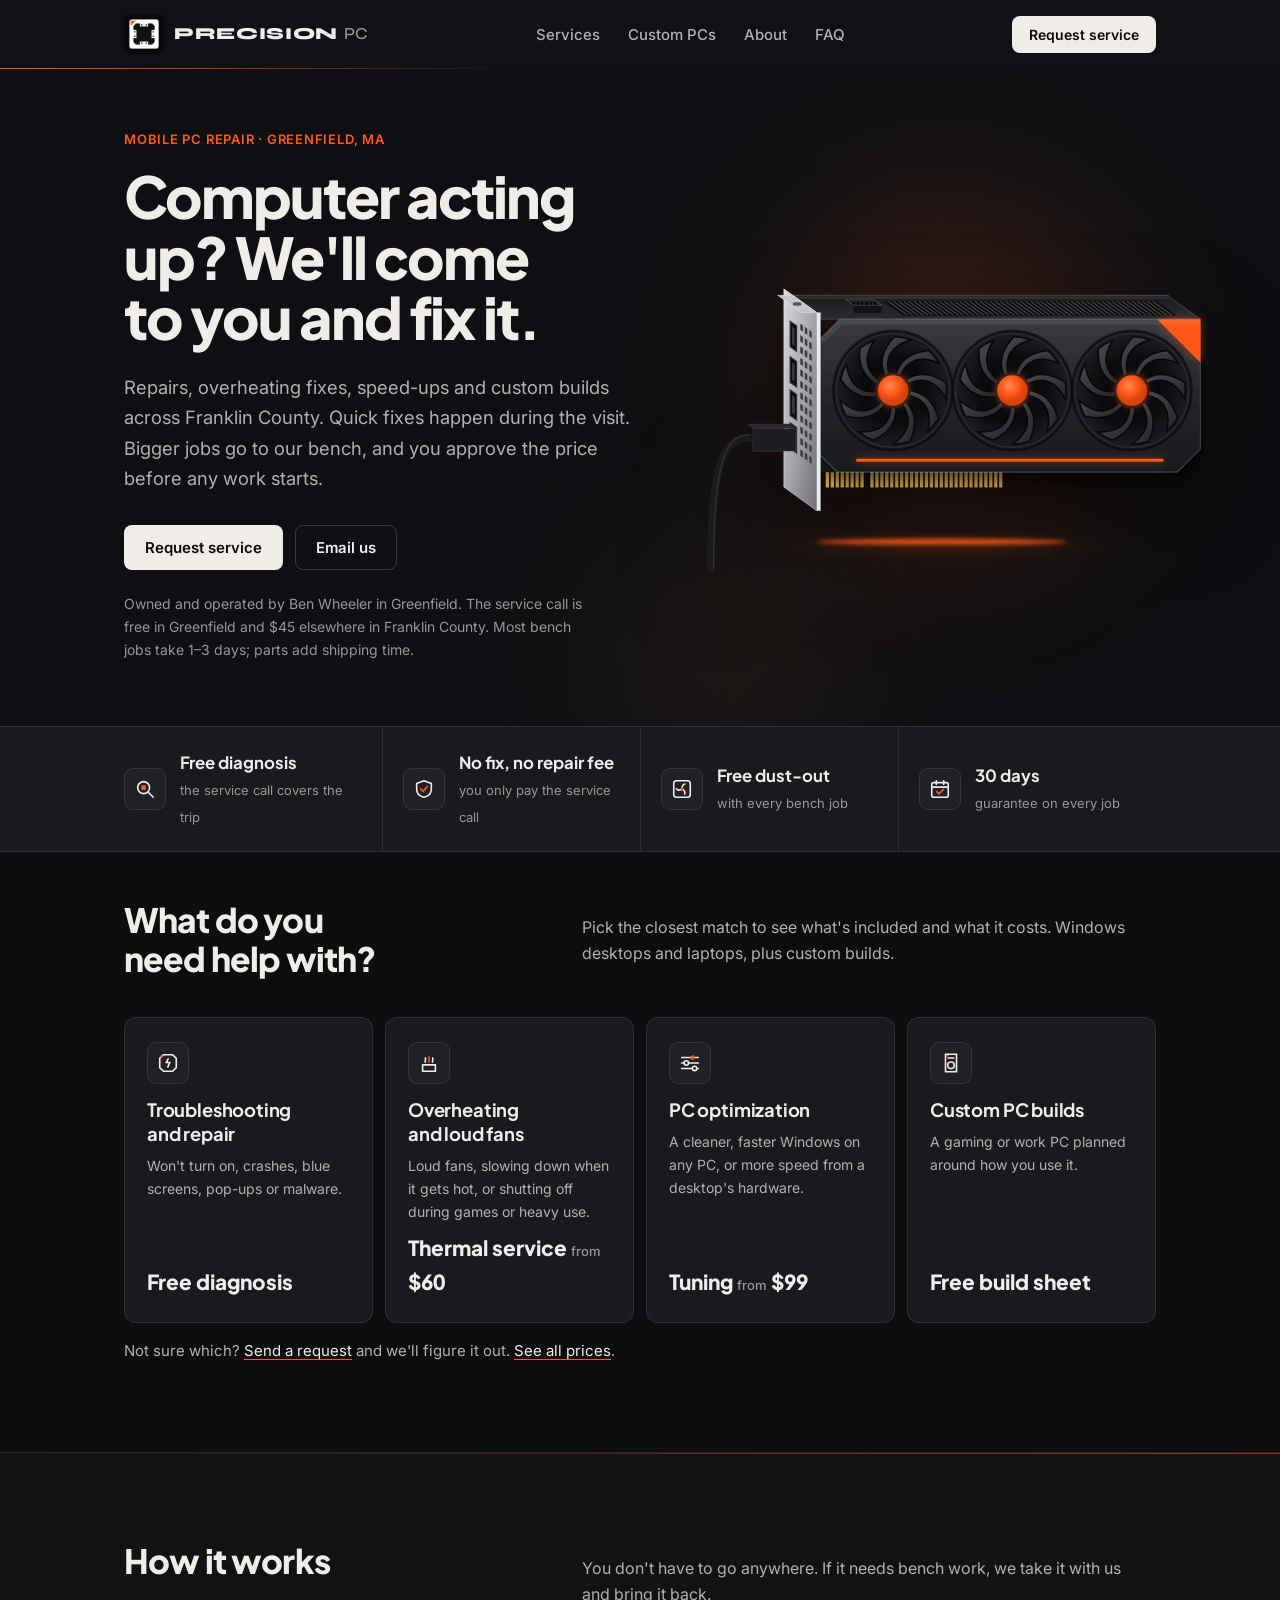
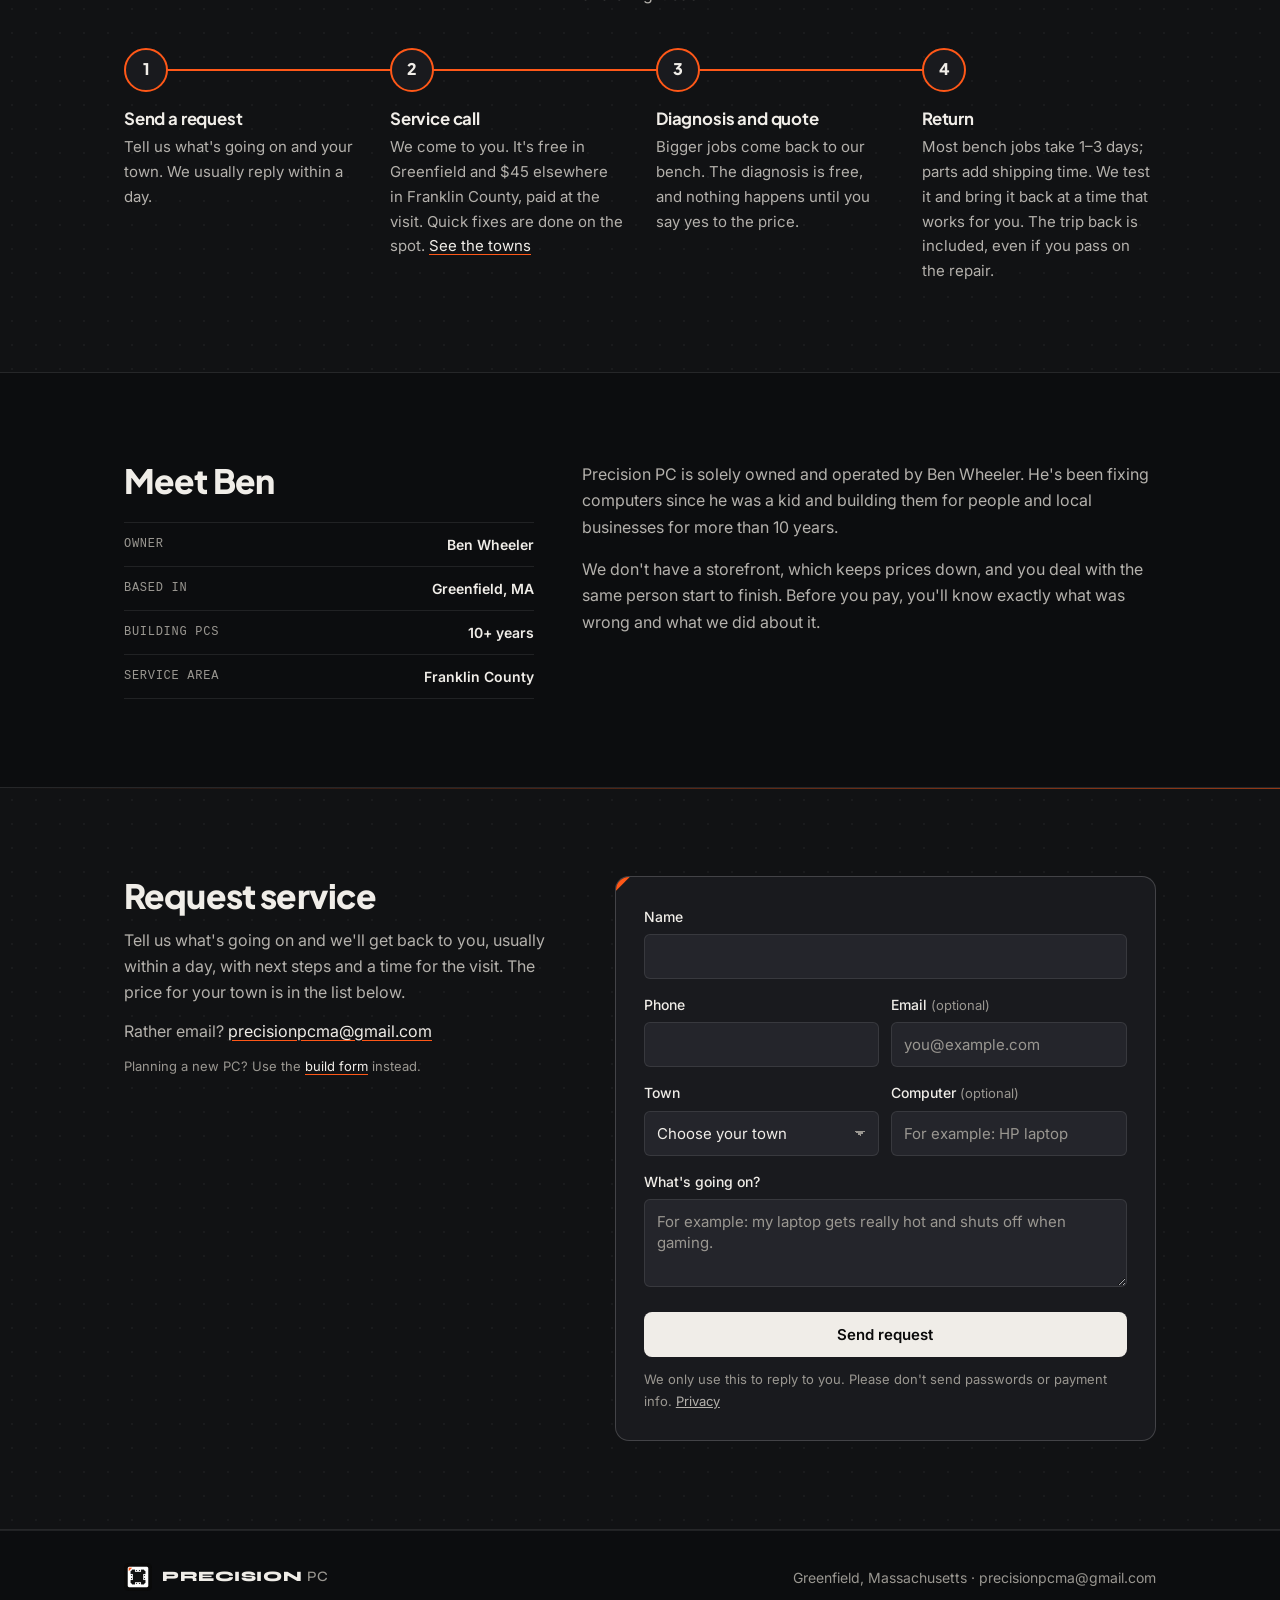
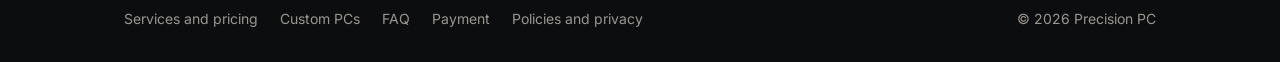
==== commit 1f3f676c: "v7.5.0" ====
--- a/index.html
+++ b/index.html
@@ -28,7 +28,7 @@
 <header>
   <div class="wrap nav">
     <a href="index.html" class="brand" aria-label="Precision PC home"><img src="logo.png" alt="" width="40" height="40" /><span class="wordmark">Precision <span>PC</span></span></a>
-    <ul><li><a href="services.html">Services</a></li><li><a href="builds.html"><span class="nl">Custom builds</span><span class="ns">Builds</span></a></li><li><a href="index.html#about">About</a></li><li><a href="faq.html">FAQ</a></li></ul>
+    <ul><li><a href="services.html">Services</a></li><li><a href="builds.html"><span class="nl">Custom PCs</span><span class="ns">Custom PCs</span></a></li><li><a href="index.html#about">About</a></li><li><a href="faq.html">FAQ</a></li></ul>
     <a href="index.html#quote" class="btn btn-primary">Request service</a>
   </div>
 </header>
@@ -75,7 +75,7 @@
 <radialGradient id="gdfloor"><stop offset="0" stop-color="#ff5818" stop-opacity=".55"/><stop offset="1" stop-color="#ff5818" stop-opacity="0"/></radialGradient>
 <filter id="gdsh" x="-20%" y="-20%" width="140%" height="160%"><feDropShadow dx="0" dy="10" stdDeviation="10" flood-color="#000" flood-opacity=".6"/></filter>
 <filter id="gdbl"><feGaussianBlur stdDeviation="6"/></filter>
-<filter id="gdbl2" x="-20%" y="-300%" width="140%" height="700%"><feGaussianBlur stdDeviation="4"/></filter>
+<filter id="gdbl2" x="-20%" y="-300%" width="140%" height="700%"><feGaussianBlur stdDeviation="2.5"/></filter>
 </defs><linearGradient id="gdface" x1="0" y1="0" x2="0" y2="1"><stop offset="0" stop-color="#3a3b40"/><stop offset=".5" stop-color="#25262a"/><stop offset="1" stop-color="#18191c"/></linearGradient><linearGradient id="gdtop" x1="0" y1="1" x2="0" y2="0"><stop offset="0" stop-color="#2c2d31"/><stop offset="1" stop-color="#1b1c1f"/></linearGradient><linearGradient id="gdbrk" x1="0" y1="0" x2="1" y2="1"><stop offset="0" stop-color="#d9dadd"/><stop offset=".5" stop-color="#a5a7ac"/><stop offset="1" stop-color="#6f7176"/></linearGradient><radialGradient id="gdwell"><stop offset=".55" stop-color="#0b0b0d"/><stop offset="1" stop-color="#1d1e22"/></radialGradient><linearGradient id="gdblade" x1="0" y1="0" x2="1" y2="1"><stop offset="0" stop-color="#4a4b50"/><stop offset="1" stop-color="#232428"/></linearGradient><radialGradient id="gdhub" cx="40%" cy="35%"><stop offset="0" stop-color="#ff8a55"/><stop offset=".6" stop-color="#ff5818"/><stop offset="1" stop-color="#d8430c"/></radialGradient><ellipse cx="330" cy="384" rx="207" ry="13" fill="url(#gdfloor)" opacity=".35" filter="url(#gdbl)"/><ellipse cx="330" cy="380" rx="143" ry="3.5" fill="#ff5818" opacity=".85" filter="url(#gdbl2)"/><polygon points="171.2,300.5 585.8,300.5 585.8,271.5 171.2,271.5" fill="#14211a" stroke="#fff" stroke-opacity=".08"/><g><polygon points="197.2,317.9 201.0,317.9 201.0,300.5 197.2,300.5" fill="#d4a64a" /><polygon points="202.9,317.9 206.7,317.9 206.7,300.5 202.9,300.5" fill="#d4a64a" /><polygon points="208.6,317.9 212.3,317.9 212.3,300.5 208.6,300.5" fill="#d4a64a" /><polygon points="214.2,317.9 218.0,317.9 218.0,300.5 214.2,300.5" fill="#d4a64a" /><polygon points="219.9,317.9 223.6,317.9 223.6,300.5 219.9,300.5" fill="#d4a64a" /><polygon points="225.5,317.9 229.3,317.9 229.3,300.5 225.5,300.5" fill="#d4a64a" /><polygon points="231.2,317.9 234.9,317.9 234.9,300.5 231.2,300.5" fill="#d4a64a" /><polygon points="236.8,317.9 240.6,317.9 240.6,300.5 236.8,300.5" fill="#d4a64a" /><polygon points="248.1,317.9 251.9,317.9 251.9,300.5 248.1,300.5" fill="#d4a64a" /><polygon points="253.8,317.9 257.6,317.9 257.6,300.5 253.8,300.5" fill="#d4a64a" /><polygon points="259.5,317.9 263.2,317.9 263.2,300.5 259.5,300.5" fill="#d4a64a" /><polygon points="265.1,317.9 268.9,317.9 268.9,300.5 265.1,300.5" fill="#d4a64a" /><polygon points="270.8,317.9 274.5,317.9 274.5,300.5 270.8,300.5" fill="#d4a64a" /><polygon points="276.4,317.9 280.2,317.9 280.2,300.5 276.4,300.5" fill="#d4a64a" /><polygon points="282.1,317.9 285.8,317.9 285.8,300.5 282.1,300.5" fill="#d4a64a" /><polygon points="287.7,317.9 291.5,317.9 291.5,300.5 287.7,300.5" fill="#d4a64a" /><polygon points="293.4,317.9 297.2,317.9 297.2,300.5 293.4,300.5" fill="#d4a64a" /><polygon points="299.0,317.9 302.8,317.9 302.8,300.5 299.0,300.5" fill="#d4a64a" /><polygon points="304.7,317.9 308.5,317.9 308.5,300.5 304.7,300.5" fill="#d4a64a" /><polygon points="310.4,317.9 314.1,317.9 314.1,300.5 310.4,300.5" fill="#d4a64a" /><polygon points="316.0,317.9 319.8,317.9 319.8,300.5 316.0,300.5" fill="#d4a64a" /><polygon points="321.7,317.9 325.4,317.9 325.4,300.5 321.7,300.5" fill="#d4a64a" /><polygon points="327.3,317.9 331.1,317.9 331.1,300.5 327.3,300.5" fill="#d4a64a" /><polygon points="333.0,317.9 336.7,317.9 336.7,300.5 333.0,300.5" fill="#d4a64a" /><polygon points="338.6,317.9 342.4,317.9 342.4,300.5 338.6,300.5" fill="#d4a64a" /><polygon points="344.3,317.9 348.0,317.9 348.0,300.5 344.3,300.5" fill="#d4a64a" /><polygon points="349.9,317.9 353.7,317.9 353.7,300.5 349.9,300.5" fill="#d4a64a" /><polygon points="355.6,317.9 359.4,317.9 359.4,300.5 355.6,300.5" fill="#d4a64a" /><polygon points="361.2,317.9 365.0,317.9 365.0,300.5 361.2,300.5" fill="#d4a64a" /><polygon points="366.9,317.9 370.7,317.9 370.7,300.5 366.9,300.5" fill="#d4a64a" /><polygon points="372.6,317.9 376.3,317.9 376.3,300.5 372.6,300.5" fill="#d4a64a" /><polygon points="378.2,317.9 382.0,317.9 382.0,300.5 378.2,300.5" fill="#d4a64a" /><polygon points="383.9,317.9 387.6,317.9 387.6,300.5 383.9,300.5" fill="#d4a64a" /><polygon points="389.5,317.9 393.3,317.9 393.3,300.5 389.5,300.5" fill="#d4a64a" /><polygon points="395.2,317.9 398.9,317.9 398.9,300.5 395.2,300.5" fill="#d4a64a" /></g><polygon points="155.9,100.0 590.9,100.0 588.0,97.9 153.0,97.9" fill="#3d3e43" /><polygon points="190.0,126.0 625.0,126.0 590.9,101.5 155.9,101.5" fill="url(#gdtop)" stroke="#fff" stroke-opacity=".16" stroke-width="1.2"/><polygon points="285.7,121.8 598.9,121.8 575.7,105.1 262.5,105.1" fill="#0f1012" /><g stroke="#8e8f94" stroke-opacity=".55" stroke-width="1.1"><path d="M290.8 121.3L269.0 105.6"/><path d="M296.6 121.3L274.8 105.6"/><path d="M302.4 121.3L280.6 105.6"/><path d="M308.2 121.3L286.4 105.6"/><path d="M314.0 121.3L292.2 105.6"/><path d="M319.8 121.3L298.0 105.6"/><path d="M325.6 121.3L303.8 105.6"/><path d="M331.4 121.3L309.6 105.6"/><path d="M337.2 121.3L315.4 105.6"/><path d="M343.0 121.3L321.2 105.6"/><path d="M348.8 121.3L327.0 105.6"/><path d="M354.6 121.3L332.8 105.6"/><path d="M360.4 121.3L338.6 105.6"/><path d="M366.2 121.3L344.4 105.6"/><path d="M372.0 121.3L350.2 105.6"/><path d="M377.8 121.3L356.0 105.6"/><path d="M383.6 121.3L361.8 105.6"/><path d="M389.4 121.3L367.6 105.6"/><path d="M395.2 121.3L373.4 105.6"/><path d="M401.0 121.3L379.2 105.6"/><path d="M406.8 121.3L385.0 105.6"/><path d="M412.6 121.3L390.8 105.6"/><path d="M418.4 121.3L396.6 105.6"/><path d="M424.2 121.3L402.4 105.6"/><path d="M430.0 121.3L408.2 105.6"/><path d="M435.8 121.3L414.0 105.6"/><path d="M441.6 121.3L419.8 105.6"/><path d="M447.4 121.3L425.6 105.6"/><path d="M453.2 121.3L431.4 105.6"/><path d="M459.0 121.3L437.2 105.6"/><path d="M464.8 121.3L443.0 105.6"/><path d="M470.6 121.3L448.8 105.6"/><path d="M476.4 121.3L454.6 105.6"/><path d="M482.2 121.3L460.4 105.6"/><path d="M488.0 121.3L466.2 105.6"/><path d="M493.8 121.3L472.0 105.6"/><path d="M499.6 121.3L477.8 105.6"/><path d="M505.4 121.3L483.6 105.6"/><path d="M511.2 121.3L489.4 105.6"/><path d="M517.0 121.3L495.2 105.6"/><path d="M522.8 121.3L501.0 105.6"/><path d="M528.6 121.3L506.8 105.6"/><path d="M534.4 121.3L512.6 105.6"/><path d="M540.2 121.3L518.4 105.6"/><path d="M546.0 121.3L524.2 105.6"/><path d="M551.8 121.3L530.0 105.6"/><path d="M557.6 121.3L535.8 105.6"/><path d="M563.4 121.3L541.6 105.6"/><path d="M569.2 121.3L547.4 105.6"/><path d="M575.0 121.3L553.2 105.6"/><path d="M580.8 121.3L559.0 105.6"/><path d="M586.6 121.3L564.8 105.6"/><path d="M592.4 121.3L570.6 105.6"/></g><polygon points="229.2,118.7 261.1,118.7 261.1,110.0 229.2,110.0" fill="#111214" /><polygon points="229.2,110.0 261.1,110.0 252.3,103.7 220.4,103.7" fill="#1d1e21" stroke="#fff" stroke-opacity=".16" stroke-width="1.2"/><rect x="228.2" y="106.4" width="2" height="3" fill="#000"/><rect x="233.1" y="106.4" width="2" height="3" fill="#000"/><rect x="238.0" y="106.4" width="2" height="3" fill="#000"/><rect x="242.9" y="106.4" width="2" height="3" fill="#000"/><rect x="247.9" y="106.4" width="2" height="3" fill="#000"/><rect x="252.8" y="106.4" width="2" height="3" fill="#000"/><g filter="url(#gdsh)"><polygon points="190.0,279.7 190.0,149.2 213.2,126.0 625.0,126.0 625.0,273.9 598.9,300.0 210.3,300.0" fill="url(#gdface)" stroke="#fff" stroke-opacity=".16" stroke-width="1.2"/></g><polygon points="575.7,126.0 625.0,126.0 625.0,175.3" fill="#ff5818" /><path class="gd-strip" d="M233.5 286.9H581.5" stroke="#ff5818" stroke-width="3.2" stroke-linecap="round"/><polygon points="190.0,149.2 213.2,126.0 625.0,126.0 625.0,131.8 216.1,131.8 195.8,152.1" fill="#fff" fill-opacity=".07"/><g transform="translate(274.1 207.2)"><circle r="68.1" fill="url(#gdwell)" stroke="#000" stroke-opacity=".5" stroke-width="3"/><circle r="65.2" fill="none" stroke="#fff" stroke-opacity=".10"/><g transform="scale(1.392)"><g class="gd-fan" style="animation-duration:1.20s"><path d="M13.0 0.0Q31.3 1.6 37.5 23.0A44 44 0 0 1 28.5 33.5Q34.2 9.0 12.5 3.7Z" fill="url(#gdblade)" stroke="#08080a" stroke-width="1.3"/><path d="M10.0 8.4Q23.0 21.3 14.0 41.7A44 44 0 0 1 0.3 44.0Q20.4 28.9 7.2 10.8Z" fill="url(#gdblade)" stroke="#08080a" stroke-width="1.3"/><path d="M2.3 12.8Q3.9 31.1 -16.1 40.9A44 44 0 0 1 -28.0 33.9Q-2.9 35.2 -1.4 12.9Z" fill="url(#gdblade)" stroke="#08080a" stroke-width="1.3"/><path d="M-6.5 11.3Q-17.0 26.3 -38.7 21.0A44 44 0 0 1 -43.3 8.0Q-24.9 25.1 -9.4 9.0Z" fill="url(#gdblade)" stroke="#08080a" stroke-width="1.3"/><path d="M-12.2 4.4Q-30.0 9.2 -43.1 -8.8A44 44 0 0 1 -38.3 -21.7Q-35.2 3.2 -13.0 0.8Z" fill="url(#gdblade)" stroke="#08080a" stroke-width="1.3"/><path d="M-12.2 -4.4Q-28.9 -12.2 -27.4 -34.4A44 44 0 0 1 -15.4 -41.2Q-29.0 -20.1 -10.5 -7.7Z" fill="url(#gdblade)" stroke="#08080a" stroke-width="1.3"/><path d="M-6.5 -11.3Q-14.3 -27.9 1.2 -44.0A44 44 0 0 1 14.7 -41.5Q-9.3 -34.1 -3.1 -12.6Z" fill="url(#gdblade)" stroke="#08080a" stroke-width="1.3"/><path d="M2.3 -12.8Q7.0 -30.6 29.2 -32.9A44 44 0 0 1 37.9 -22.3Q14.8 -32.1 5.8 -11.6Z" fill="url(#gdblade)" stroke="#08080a" stroke-width="1.3"/><path d="M10.0 -8.4Q25.0 -18.9 43.5 -6.5A44 44 0 0 1 43.4 7.3Q32.0 -15.1 11.9 -5.2Z" fill="url(#gdblade)" stroke="#08080a" stroke-width="1.3"/></g></g><circle r="20.3" fill="#141517"/><circle r="17.4" fill="url(#gdhub)" class="og"/></g><g transform="translate(410.4 207.2)"><circle r="68.1" fill="url(#gdwell)" stroke="#000" stroke-opacity=".5" stroke-width="3"/><circle r="65.2" fill="none" stroke="#fff" stroke-opacity=".10"/><g transform="scale(1.392)"><g class="gd-fan" style="animation-duration:1.35s"><path d="M13.0 0.0Q31.3 1.6 37.5 23.0A44 44 0 0 1 28.5 33.5Q34.2 9.0 12.5 3.7Z" fill="url(#gdblade)" stroke="#08080a" stroke-width="1.3"/><path d="M10.0 8.4Q23.0 21.3 14.0 41.7A44 44 0 0 1 0.3 44.0Q20.4 28.9 7.2 10.8Z" fill="url(#gdblade)" stroke="#08080a" stroke-width="1.3"/><path d="M2.3 12.8Q3.9 31.1 -16.1 40.9A44 44 0 0 1 -28.0 33.9Q-2.9 35.2 -1.4 12.9Z" fill="url(#gdblade)" stroke="#08080a" stroke-width="1.3"/><path d="M-6.5 11.3Q-17.0 26.3 -38.7 21.0A44 44 0 0 1 -43.3 8.0Q-24.9 25.1 -9.4 9.0Z" fill="url(#gdblade)" stroke="#08080a" stroke-width="1.3"/><path d="M-12.2 4.4Q-30.0 9.2 -43.1 -8.8A44 44 0 0 1 -38.3 -21.7Q-35.2 3.2 -13.0 0.8Z" fill="url(#gdblade)" stroke="#08080a" stroke-width="1.3"/><path d="M-12.2 -4.4Q-28.9 -12.2 -27.4 -34.4A44 44 0 0 1 -15.4 -41.2Q-29.0 -20.1 -10.5 -7.7Z" fill="url(#gdblade)" stroke="#08080a" stroke-width="1.3"/><path d="M-6.5 -11.3Q-14.3 -27.9 1.2 -44.0A44 44 0 0 1 14.7 -41.5Q-9.3 -34.1 -3.1 -12.6Z" fill="url(#gdblade)" stroke="#08080a" stroke-width="1.3"/><path d="M2.3 -12.8Q7.0 -30.6 29.2 -32.9A44 44 0 0 1 37.9 -22.3Q14.8 -32.1 5.8 -11.6Z" fill="url(#gdblade)" stroke="#08080a" stroke-width="1.3"/><path d="M10.0 -8.4Q25.0 -18.9 43.5 -6.5A44 44 0 0 1 43.4 7.3Q32.0 -15.1 11.9 -5.2Z" fill="url(#gdblade)" stroke="#08080a" stroke-width="1.3"/></g></g><circle r="20.3" fill="#141517"/><circle r="17.4" fill="url(#gdhub)" class="og"/></g><g transform="translate(546.7 207.2)"><circle r="68.1" fill="url(#gdwell)" stroke="#000" stroke-opacity=".5" stroke-width="3"/><circle r="65.2" fill="none" stroke="#fff" stroke-opacity=".10"/><g transform="scale(1.392)"><g class="gd-fan" style="animation-duration:1.50s"><path d="M13.0 0.0Q31.3 1.6 37.5 23.0A44 44 0 0 1 28.5 33.5Q34.2 9.0 12.5 3.7Z" fill="url(#gdblade)" stroke="#08080a" stroke-width="1.3"/><path d="M10.0 8.4Q23.0 21.3 14.0 41.7A44 44 0 0 1 0.3 44.0Q20.4 28.9 7.2 10.8Z" fill="url(#gdblade)" stroke="#08080a" stroke-width="1.3"/><path d="M2.3 12.8Q3.9 31.1 -16.1 40.9A44 44 0 0 1 -28.0 33.9Q-2.9 35.2 -1.4 12.9Z" fill="url(#gdblade)" stroke="#08080a" stroke-width="1.3"/><path d="M-6.5 11.3Q-17.0 26.3 -38.7 21.0A44 44 0 0 1 -43.3 8.0Q-24.9 25.1 -9.4 9.0Z" fill="url(#gdblade)" stroke="#08080a" stroke-width="1.3"/><path d="M-12.2 4.4Q-30.0 9.2 -43.1 -8.8A44 44 0 0 1 -38.3 -21.7Q-35.2 3.2 -13.0 0.8Z" fill="url(#gdblade)" stroke="#08080a" stroke-width="1.3"/><path d="M-12.2 -4.4Q-28.9 -12.2 -27.4 -34.4A44 44 0 0 1 -15.4 -41.2Q-29.0 -20.1 -10.5 -7.7Z" fill="url(#gdblade)" stroke="#08080a" stroke-width="1.3"/><path d="M-6.5 -11.3Q-14.3 -27.9 1.2 -44.0A44 44 0 0 1 14.7 -41.5Q-9.3 -34.1 -3.1 -12.6Z" fill="url(#gdblade)" stroke="#08080a" stroke-width="1.3"/><path d="M2.3 -12.8Q7.0 -30.6 29.2 -32.9A44 44 0 0 1 37.9 -22.3Q14.8 -32.1 5.8 -11.6Z" fill="url(#gdblade)" stroke="#08080a" stroke-width="1.3"/><path d="M10.0 -8.4Q25.0 -18.9 43.5 -6.5A44 44 0 0 1 43.4 7.3Q32.0 -15.1 11.9 -5.2Z" fill="url(#gdblade)" stroke="#08080a" stroke-width="1.3"/></g></g><circle r="20.3" fill="#141517"/><circle r="17.4" fill="url(#gdhub)" class="og"/></g><polygon points="191.4,344.5 187.1,344.5 187.1,118.3 191.4,118.3" fill="#e9eaec" /><polygon points="149.4,317.4 187.1,344.5 187.1,118.3 149.4,91.2" fill="url(#gdbrk)" stroke="#fff" stroke-opacity=".5" stroke-width="1"/><polygon points="187.1,118.3 169.7,118.3 142.2,98.5 159.6,98.5" fill="#c4c6ca" stroke="#fff" stroke-opacity=".4"/><ellipse cx="164.6" cy="108.4" rx="5" ry="2.2" fill="#55575c"/><polygon points="163.9,278.5 163.9,249.5 156.7,244.3 156.7,273.3" fill="#0c0c0e" stroke="#2a2b2f" stroke-width="1.4"/><polygon points="163.9,240.8 163.9,211.8 156.7,206.6 156.7,235.6" fill="#0c0c0e" stroke="#2a2b2f" stroke-width="1.4"/><polygon points="163.9,203.1 163.9,174.1 156.7,168.9 156.7,197.9" fill="#0c0c0e" stroke="#2a2b2f" stroke-width="1.4"/><polygon points="163.9,162.5 163.9,133.5 156.7,128.3 156.7,157.3" fill="#0c0c0e" stroke="#2a2b2f" stroke-width="1.4"/><polygon points="161.7,272.6 161.7,252.3 158.8,250.2 158.8,270.5" fill="#3a3b40" /><polygon points="161.7,234.9 161.7,214.6 158.8,212.5 158.8,232.8" fill="#3a3b40" /><polygon points="161.7,197.2 161.7,176.9 158.8,174.8 158.8,195.1" fill="#3a3b40" /><polygon points="161.7,156.6 161.7,136.3 158.8,134.2 158.8,154.5" fill="#3a3b40" /><polygon points="181.3,291.1 181.3,283.8 178.4,281.7 178.4,289.0" fill="#3b3d42" /><polygon points="176.2,287.4 176.2,280.2 173.3,278.1 173.3,285.3" fill="#3b3d42" /><polygon points="171.2,283.8 171.2,276.5 168.2,274.4 168.2,281.7" fill="#3b3d42" /><polygon points="181.3,278.0 181.3,270.8 178.4,268.7 178.4,275.9" fill="#3b3d42" /><polygon points="176.2,274.4 176.2,267.1 173.3,265.0 173.3,272.3" fill="#3b3d42" /><polygon points="171.2,270.7 171.2,263.5 168.2,261.4 168.2,268.6" fill="#3b3d42" /><polygon points="181.3,265.0 181.3,257.7 178.4,255.6 178.4,262.9" fill="#3b3d42" /><polygon points="176.2,261.3 176.2,254.1 173.3,252.0 173.3,259.2" fill="#3b3d42" /><polygon points="171.2,257.7 171.2,250.4 168.2,248.3 168.2,255.6" fill="#3b3d42" /><polygon points="181.3,251.9 181.3,244.7 178.4,242.6 178.4,249.8" fill="#3b3d42" /><polygon points="176.2,248.3 176.2,241.0 173.3,238.9 173.3,246.2" fill="#3b3d42" /><polygon points="171.2,244.6 171.2,237.4 168.2,235.3 168.2,242.5" fill="#3b3d42" /><polygon points="181.3,238.9 181.3,231.6 178.4,229.5 178.4,236.8" fill="#3b3d42" /><polygon points="176.2,235.2 176.2,228.0 173.3,225.9 173.3,233.1" fill="#3b3d42" /><polygon points="171.2,231.6 171.2,224.3 168.2,222.2 168.2,229.5" fill="#3b3d42" /><polygon points="181.3,225.8 181.3,218.6 178.4,216.5 178.4,223.7" fill="#3b3d42" /><polygon points="176.2,222.2 176.2,214.9 173.3,212.8 173.3,220.1" fill="#3b3d42" /><polygon points="171.2,218.5 171.2,211.3 168.2,209.2 168.2,216.4" fill="#3b3d42" /><polygon points="181.3,212.8 181.3,205.5 178.4,203.4 178.4,210.7" fill="#3b3d42" /><polygon points="176.2,209.1 176.2,201.9 173.3,199.8 173.3,207.0" fill="#3b3d42" /><polygon points="171.2,205.5 171.2,198.2 168.2,196.1 168.2,203.4" fill="#3b3d42" /><polygon points="181.3,199.7 181.3,192.5 178.4,190.4 178.4,197.6" fill="#3b3d42" /><polygon points="176.2,196.1 176.2,188.8 173.3,186.7 173.3,194.0" fill="#3b3d42" /><polygon points="171.2,192.4 171.2,185.2 168.2,183.1 168.2,190.3" fill="#3b3d42" /><polygon points="181.3,186.7 181.3,179.4 178.4,177.3 178.4,184.6" fill="#3b3d42" /><polygon points="176.2,183.0 176.2,175.8 173.3,173.7 173.3,180.9" fill="#3b3d42" /><polygon points="171.2,179.4 171.2,172.1 168.2,170.0 168.2,177.3" fill="#3b3d42" /><polygon points="181.3,173.6 181.3,166.4 178.4,164.3 178.4,171.5" fill="#3b3d42" /><polygon points="176.2,170.0 176.2,162.7 173.3,160.6 173.3,167.9" fill="#3b3d42" /><polygon points="171.2,166.3 171.2,159.1 168.2,157.0 168.2,164.2" fill="#3b3d42" /><polygon points="181.3,160.6 181.3,153.3 178.4,151.2 178.4,158.5" fill="#3b3d42" /><polygon points="176.2,156.9 176.2,149.7 173.3,147.6 173.3,154.8" fill="#3b3d42" /><polygon points="171.2,153.3 171.2,146.0 168.2,143.9 168.2,151.2" fill="#3b3d42" /><polygon points="181.3,147.5 181.3,140.3 178.4,138.2 178.4,145.4" fill="#3b3d42" /><polygon points="176.2,143.9 176.2,136.6 173.3,134.5 173.3,141.8" fill="#3b3d42" /><polygon points="171.2,140.2 171.2,133.0 168.2,130.9 168.2,138.1" fill="#3b3d42" /><polygon points="163.2,250.5 113.9,250.5 106.6,245.2 155.9,245.2" fill="#2a2b2f" /><polygon points="163.2,276.6 113.9,276.6 113.9,250.5 163.2,250.5" fill="#1c1d20" stroke="#fff" stroke-opacity=".12"/><path d="M110.2 260.9C80.2 260.9 66.2 290.9 66.2 410.9" stroke="#1a1b1e" stroke-width="9" fill="none" stroke-linecap="round"/><path d="M110.2 257.9C82.2 257.9 69.2 288.9 69.2 410.9" stroke="#fff" stroke-opacity=".10" stroke-width="1.5" fill="none"/></svg></div></div>
   </div>
 </section>
@@ -143,7 +143,7 @@
     <div>
       <form class="card pinned" id="request-form" novalidate>
         <div class="field"><label for="r-name">Name</label><input id="r-name" autocomplete="name" /></div>
-        <div class="row"><div class="field"><label for="r-phone">Phone</label><input id="r-phone" type="tel" autocomplete="tel" placeholder="(413) 555-0123" /></div><div class="field"><label for="r-email">Email <small>(optional)</small></label><input id="r-email" type="email" autocomplete="email" placeholder="you@example.com" /></div></div>
+        <div class="row"><div class="field"><label for="r-phone">Phone</label><input id="r-phone" type="tel" autocomplete="tel" /></div><div class="field"><label for="r-email">Email <small>(optional)</small></label><input id="r-email" type="email" autocomplete="email" placeholder="you@example.com" /></div></div>
         <div class="row"><div class="field"><label for="r-town">Town</label><select id="r-town"><option value="">Choose your town</option><option value="Ashfield">Ashfield ($45)</option><option value="Bernardston">Bernardston ($45)</option><option value="Buckland">Buckland ($45)</option><option value="Charlemont">Charlemont ($45)</option><option value="Colrain">Colrain ($45)</option><option value="Conway">Conway ($45)</option><option value="Deerfield">Deerfield, including South Deerfield ($45)</option><option value="Erving">Erving ($45)</option><option value="Gill">Gill ($45)</option><option value="Greenfield">Greenfield (free)</option><option value="Hawley">Hawley ($45)</option><option value="Heath">Heath ($45)</option><option value="Leverett">Leverett ($45)</option><option value="Leyden">Leyden ($45)</option><option value="Monroe">Monroe ($45)</option><option value="Montague">Montague, including Turners Falls and Millers Falls ($45)</option><option value="New Salem">New Salem ($45)</option><option value="Northfield">Northfield ($45)</option><option value="Orange">Orange ($45)</option><option value="Rowe">Rowe ($45)</option><option value="Shelburne">Shelburne, including Shelburne Falls ($45)</option><option value="Shutesbury">Shutesbury ($45)</option><option value="Sunderland">Sunderland ($45)</option><option value="Warwick">Warwick ($45)</option><option value="Wendell">Wendell ($45)</option><option value="Whately">Whately ($45)</option><option value="Outside Franklin County">Outside Franklin County (quoted, from $65)</option></select></div><div class="field"><label for="r-device">Computer <small>(optional)</small></label><input id="r-device" placeholder="For example: HP laptop" /></div></div>
         <div class="field"><label for="r-msg">What's going on?</label><textarea id="r-msg" placeholder="For example: my laptop gets really hot and shuts off when gaming."></textarea></div>
         <input type="text" id="r-bot" tabindex="-1" autocomplete="off" aria-hidden="true" style="display:none" />
@@ -160,7 +160,7 @@
   <div class="wrap foot">
     <a href="index.html" class="brand"><img src="logo.png" alt="" width="28" height="28" /><span class="wordmark">Precision <span>PC</span></span></a>
     <span>Greenfield, Massachusetts · <a href="mailto:precisionpcma@gmail.com">precisionpcma@gmail.com</a></span>
-    <nav aria-label="Footer"><a href="services.html">Services and pricing</a><a href="builds.html">Custom builds</a><a href="faq.html">FAQ</a><a href="pay.html">Payment</a><a href="faq.html#policies">Policies and privacy</a></nav>
+    <nav aria-label="Footer"><a href="services.html">Services and pricing</a><a href="builds.html">Custom PCs</a><a href="faq.html">FAQ</a><a href="pay.html">Payment</a><a href="faq.html#policies">Policies and privacy</a></nav>
     <span>&copy; 2026 Precision PC</span>
   </div>
 </footer>
--- a/site.css
+++ b/site.css
@@ -427,7 +427,7 @@
 .mbar{gap:10px}
 @media (max-width:900px){
   .hero2 .hero-grid{grid-template-columns:1fr}
-  .hero-art{position:absolute;right:-90px;top:-10px;width:300px;opacity:.32;pointer-events:none}
+  .hero-art{position:relative;width:100%;max-width:360px;margin:8px auto 0;opacity:1;pointer-events:none}
   .die .note,.die .pulse{display:none}
   .stats ul{grid-template-columns:1fr 1fr}
   .stats li:nth-child(3){border-left:0;padding-left:0}
@@ -598,17 +598,9 @@
 .ro-art .yours-tag.on,#ro-mon .yours-tag{opacity:1}
 .ro-art #ro-gpu.mine #ro-gpu-body{stroke-dasharray:4 3;stroke:#ff5818;stroke-opacity:.9}
 @media (max-width:900px){.readout .ro-notes,.readout .ro-foot{display:none}.readout .ro-cap{font-size:13px;margin-bottom:4px}}
-/* Laptop Finder */
-.ro-meter span b{font-weight:600;color:var(--text);margin-left:6px}
-#lquiz ~ .sent,#lq-sent{max-width:none}
-.ro-art #l-body{transition:transform .45s var(--ease),opacity .45s}
-.ro-art #l-empty{transition:opacity .3s}
-.ro-art #l-rgb{transition:opacity .35s}
-@media (max-width:900px){.readout #l-bat,.readout #l-wt{display:none}}
 .nav .ns{display:none}
 @media (max-width:640px){.nav ul{gap:16px}.nav .nl{display:none}.nav .ns{display:inline}}
 @media (max-width:900px){.nav{height:auto;flex-wrap:wrap;padding-block:10px;row-gap:6px}.nav ul{order:3;width:100%;gap:20px;overflow-x:auto}.nav ul a{font-size:14px;white-space:nowrap}}
-@media (max-width:640px){.nav ul{gap:16px}}
 @media (max-width:359px){.nav ul{gap:12px}}
 @media (max-width:900px){#find .readout .ro-spec div:nth-child(3){display:none}#find .readout .ro-spec div:nth-child(1){display:flex}}
 
@@ -739,28 +731,6 @@
 .ro-stats{min-height:96px}
 .ro-empty-stats{font-size:13px;color:var(--text-3);margin:6px 0 12px}
 .ro-stats .ro-meter span b{font-weight:500;color:var(--text);margin-left:6px}
-/* v6.2 Laptop Finder result */
-.lpick .lp-name{margin:6px 0 4px}
-.lp-price{font-family:var(--head);font-weight:700;font-size:1.15rem;color:var(--orange);margin:0 0 10px}
-.lp-price small{display:block;font-family:var(--body);font-weight:400;font-size:12px;color:var(--text-3)}
-.lp-note{color:var(--text);margin:0 0 10px}
-.lp-why{margin:0 0 16px;padding-left:18px;color:var(--text-2);font-size:14px}
-.lp-why li{margin:4px 0}
-.lp-cfg{margin:0 0 12px;padding:10px 12px;border-left:3px solid var(--orange);background:var(--surface-2);border-radius:0 8px 8px 0;font-size:14px;color:var(--text-2)}
-.lp-cfg b{color:var(--text)}
-.lp-nofit{margin:0 0 12px;padding:10px 12px;border:1px solid rgba(255,88,24,.45);border-radius:8px;background:rgba(255,88,24,.08);font-size:14px;color:var(--text)}
-.lp-alt{margin:14px 0 0;padding-top:12px;border-top:1px solid var(--line);font-size:14px;color:var(--text-2)}
-.lq-find{position:relative}
-.lq-sug{display:flex;flex-wrap:wrap;gap:8px;margin-top:8px}
-.lq-hit{font:inherit;font-size:14px;padding:8px 12px;border:1px solid var(--line-strong);border-radius:999px;background:var(--surface-2);color:var(--text);cursor:pointer;-webkit-tap-highlight-color:transparent}
-@media (hover:hover){.lq-hit:hover{border-color:var(--orange)}}
-.lq-hit:focus-visible{outline:2px solid var(--orange);outline-offset:2px}
-.lq-other small{color:var(--text-3)}
-.lq-extra{list-style:none;margin:10px 0 0;padding:0;display:flex;flex-wrap:wrap;gap:8px}
-.lq-extra li{font-size:14px;padding:6px 6px 6px 12px;border:1px dashed var(--line-strong);border-radius:999px;color:var(--text-2)}
-.lq-extra .link{font-size:12px;margin-left:4px}
-.lp-spec dd{color:var(--text)}
-.lp-cta{display:flex;flex-wrap:wrap;gap:10px;margin:18px 0 10px}
 
 /* v6.3.2 review fixes */
 .btn-primary:active{background:#e04a10;color:#0a0a0a}
@@ -769,33 +739,15 @@
 .btn:focus-visible{outline-offset:3px}
 .qnav .btn{min-height:48px;padding-block:0}
 .qnav .btn-quiet{min-width:88px}
-.lp-price-btns{display:flex;flex-wrap:wrap;gap:8px;margin:6px 0 4px}
-.lp-price-btns .btn{min-height:44px;padding:0 16px}
-.lp-price-h{font-size:13px;color:var(--text-3);margin:16px 0 0}
 @media (max-width:640px){
   .nav ul a{display:inline-flex;align-items:center;min-height:44px;padding-inline:6px}
   .nav ul{gap:4px}
   .foot a{display:inline-block;padding-block:10px}
-  .qedit,.lpick .link,.lp-alt .link{padding-block:12px;display:inline-block}
+  .qedit{padding-block:12px;display:inline-block}
   .mbar .btn-primary{background:transparent;color:var(--text);border-color:var(--line-strong)}
   .mbar .btn-primary::after{display:none}
 }
 @media (max-width:900px){html:not(.q-on) .quiz-grid .readout{display:none}}
-
-.lp-h{font:700 1rem var(--head);margin:22px 0 10px}
-.lp-fit{list-style:none;margin:0 0 14px;padding:0;display:grid;gap:8px}
-.lp-fit li{display:grid;grid-template-columns:24px minmax(0,1fr);gap:2px 10px;align-items:start;padding:10px 12px;border:1px solid var(--line);border-radius:10px;background:var(--surface-2)}
-.lp-fit .lp-fi{grid-row:span 2;width:22px;height:22px;border-radius:50%;display:grid;place-items:center;font:700 13px var(--body);background:rgba(108,197,143,.16);color:#6cc58f}
-.lp-fit li.tw .lp-fi{background:rgba(255,88,24,.16);color:var(--orange)}
-.lp-fit b{font-weight:600;color:var(--text);font-size:14px}
-.lp-fit li span:last-child{color:var(--text-2);font-size:14px}
-.lp-cmpw{overflow-x:auto;margin:0 0 14px;border:1px solid var(--line);border-radius:10px}
-.lp-cmp{width:100%;border-collapse:collapse;font-size:14px;min-width:420px}
-.lp-cmp th,.lp-cmp td{text-align:left;vertical-align:top;padding:9px 12px;border-bottom:1px solid var(--line)}
-.lp-cmp tbody th{color:var(--text-3);font-weight:500;white-space:nowrap}
-.lp-cmp thead th{font-size:12px;text-transform:uppercase;letter-spacing:.06em;color:var(--text-3);font-weight:600}
-.lp-cmp td:nth-child(2){background:rgba(255,88,24,.06)}
-.lp-cmp tr:last-child th,.lp-cmp tr:last-child td{border-bottom:0}
 
 /* v6.4.0: simple build quiz, no live readout */
 .quiz-grid{grid-template-columns:minmax(0,1fr)!important;max-width:780px;margin-left:auto;margin-right:auto}
@@ -901,7 +853,7 @@
 @keyframes gdspin{to{transform:rotate(360deg)}}
 @keyframes gdfloat{0%,100%{transform:translateY(0)}50%{transform:translateY(-6px)}}
 /* one art style: orange parts glow softly, like the PC render's hubs and accents */
-.rnd [fill="#ff5818"],.rnd [stroke="#ff5818"],.gd [fill="#ff5818"],.gd .og,.gd .gd-strip,.pc-d [fill="#ff5818"],.pc-d [stroke="#ff5818"]{filter:drop-shadow(0 0 5px rgba(255,88,24,.55))}
+.rnd [fill="#ff5818"]:not([filter]),.rnd [stroke="#ff5818"]:not([filter]),.gd [fill="#ff5818"]:not([filter]),.gd .og,.gd .gd-strip,.pc-d [fill="#ff5818"]:not([filter]),.pc-d [stroke="#ff5818"]:not([filter]){filter:drop-shadow(0 0 5px rgba(255,88,24,.55))}
 /* custom PC drawn in code (replaces the photo render) */
 .pc-d{position:relative;transition:transform .5s cubic-bezier(.2,.7,.2,1);transform-origin:50% 95%}
 .pc-d svg{width:100%;height:auto;display:block}
@@ -924,9 +876,6 @@
 .r-heat .rh-glow{opacity:.35}
 @keyframes rhglow2{0%,20%{opacity:1}60%,85%{opacity:.25}100%{opacity:1}}
 @keyframes rhwave{0%,15%{opacity:.9;transform:translateY(0)}45%{opacity:0;transform:translateY(-18px)}100%{opacity:0;transform:translateY(-18px)}}
-.pc-d .pd-ring{opacity:.4}
-.pc-d[data-light=one] .pd-ring,.pc-d[data-light=rgb] .pd-ring,.pc-d.in-svc .pd-ring{opacity:1}
-.pc-d.pv[data-light=none] .pd-ring{opacity:.15}
 /* custom PC: front view (spinning fans) <-> side view (the build) */
 .pc-d .v-front,.pc-d .v-side{transition:opacity .6s ease}
 .pc-d[data-view=front] .v-side{opacity:0}
@@ -945,4 +894,8 @@
 .quiz-grid{grid-template-columns:minmax(0,1fr)!important;max-width:780px}
 .page-hero.has-art .rig-wrap .pc-d.hdr{width:260px}
 .page-hero.has-art .wrap{grid-template-columns:minmax(0,1fr) 260px}
+@media (max-width:640px){.page-hero.has-art .wrap{grid-template-columns:minmax(0,1fr)}}
 @media (max-width:640px){.page-hero.has-art .rig-wrap{display:none}}
+
+/* quiz color swatches */
+.qchips .sw{display:inline-block;width:12px;height:12px;border-radius:50%;margin-right:7px;vertical-align:-1px;box-shadow:inset 0 0 0 1px rgba(255,255,255,.25)}
